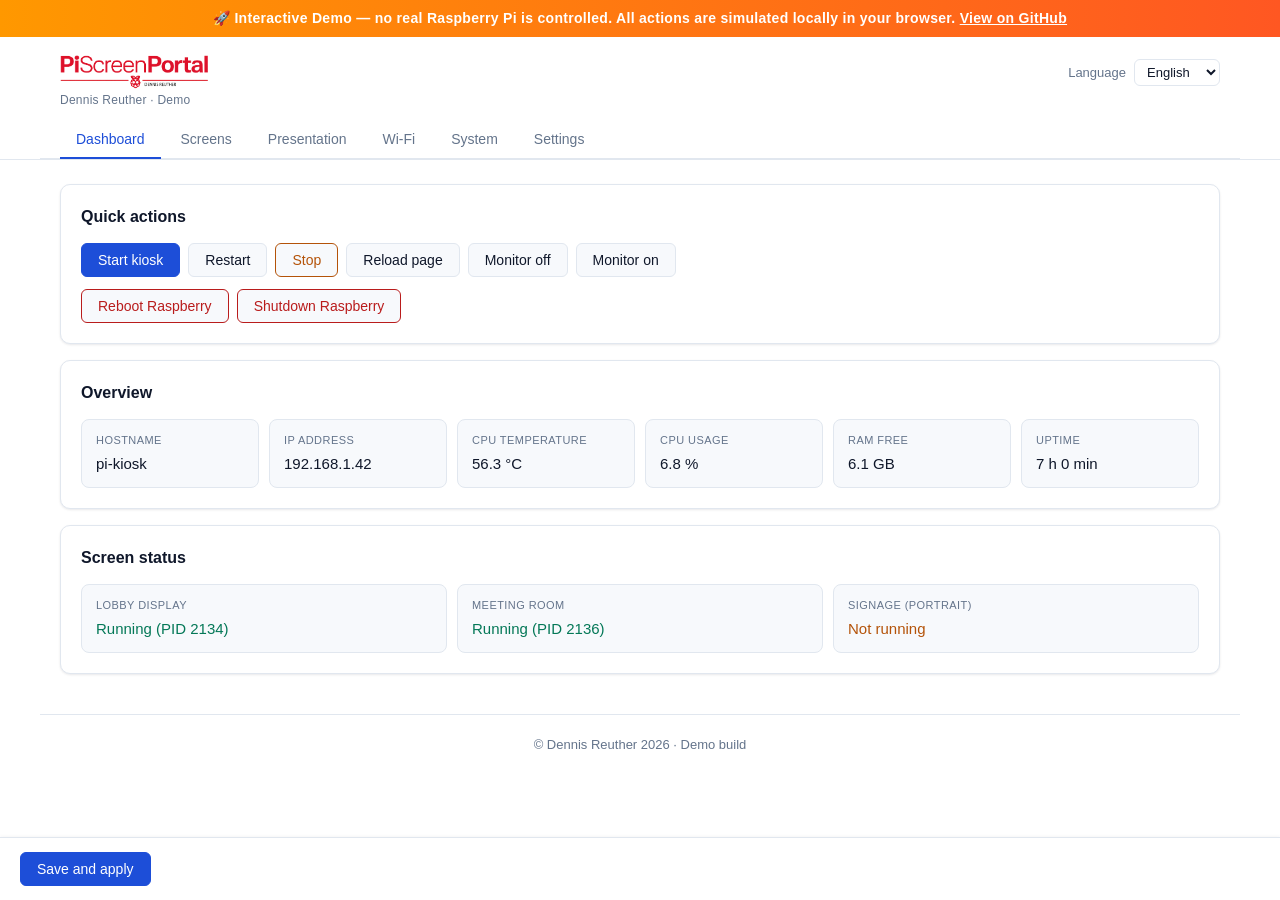
==== docs/index.html @ 8dd16272 "demo" ====
<!doctype html>
<html lang="en">
<head>
<meta charset="utf-8">
<title>PiScreenPortal – Live Demo</title>
<meta name="viewport" content="width=device-width,initial-scale=1">
<link rel="stylesheet" href="style.css">
<style>
  /* Demo banner */
  .demo-banner{
    background:linear-gradient(90deg,#ff9800,#ff5722);
    color:#fff;text-align:center;padding:8px 14px;font-size:14px;
    font-weight:600;letter-spacing:.3px;
  }
  .demo-banner a{color:#fff;text-decoration:underline}
</style>
</head>
<body>

<div class="demo-banner">
  🚀 Interactive Demo &mdash; no real Raspberry Pi is controlled.
  All actions are simulated locally in your browser.
  <a href="https://github.com/" target="_blank" rel="noopener">View on GitHub</a>
</div>

<header>
  <div class="header-inner">
    <div class="header-top">
      <div class="brand">
        <img src="logo.png" alt="PiScreenPortal" class="brand-logo"
             onerror="this.style.display='none'; this.nextElementSibling.style.display='block';">
        <h1 style="display:none">PiScreenPortal</h1>
        <span class="subtitle">Dennis Reuther &middot; Demo</span>
      </div>
      <div class="lang-switch">
        <label for="lang-select" class="muted" data-i18n="header.language">Language</label>
        <select id="lang-select">
          <option value="en">English</option>
          <option value="de">Deutsch</option>
        </select>
      </div>
    </div>
    <nav class="tabs">
      <button class="tab active" data-tab="dashboard" data-i18n="tabs.dashboard">Dashboard</button>
      <button class="tab" data-tab="screens" data-i18n="tabs.screens">Screens</button>
      <button class="tab" data-tab="presentation" data-i18n="tabs.presentation">Presentation</button>
      <button class="tab" data-tab="wifi" data-i18n="tabs.wifi">Wi-Fi</button>
      <button class="tab" data-tab="system" data-i18n="tabs.system">System</button>
      <button class="tab" data-tab="settings" data-i18n="tabs.settings">Settings</button>
    </nav>
  </div>
</header>

<main>
  <!-- DASHBOARD -->
  <section class="tab-content active" id="tab-dashboard">
    <div class="card">
      <h2 data-i18n="dash.quick">Quick actions</h2>
      <div class="btn-row">
        <button data-act="start" class="btn primary" data-i18n="dash.start">Start kiosk</button>
        <button data-act="restart" class="btn" data-i18n="dash.restart">Restart</button>
        <button data-act="stop" class="btn warn" data-i18n="dash.stop">Stop</button>
        <button data-act="reload" class="btn" data-i18n="dash.reload">Reload page</button>
        <button data-act="screen-off" class="btn" data-i18n="dash.screen_off">Monitor off</button>
        <button data-act="screen-on" class="btn" data-i18n="dash.screen_on">Monitor on</button>
      </div>
      <div class="btn-row" style="margin-top:12px">
        <button data-act="reboot" class="btn danger" data-i18n="dash.reboot">Reboot Raspberry</button>
        <button data-act="shutdown" class="btn danger" data-i18n="dash.shutdown">Shutdown Raspberry</button>
      </div>
    </div>

    <div class="card">
      <h2 data-i18n="dash.overview">Overview</h2>
      <div id="sysinfo" class="sysinfo" data-i18n="common.loading">Loading...</div>
    </div>

    <div class="card">
      <h2 data-i18n="dash.screen_status">Screen status</h2>
      <div id="screen-status" class="sysinfo" data-i18n="common.loading">Loading...</div>
    </div>
  </section>

  <!-- SCREENS -->
  <section class="tab-content" id="tab-screens">
    <div class="card">
      <h2 data-i18n="screens.detected">Detected monitors</h2>
      <div class="table-wrap">
        <table id="monitors">
          <thead><tr>
            <th data-i18n="screens.col_name">Name</th>
            <th data-i18n="screens.col_primary">Primary</th>
            <th data-i18n="screens.col_resolution">Resolution</th>
            <th data-i18n="screens.col_position">Position</th>
          </tr></thead>
          <tbody></tbody>
        </table>
      </div>
      <p class="muted" data-i18n="screens.sorted">Sorted by X position from left to right.</p>
    </div>

    <div class="card">
      <div class="flex-between">
        <h2 data-i18n="screens.config">Screen configuration</h2>
        <button id="add-screen" class="btn" data-i18n="screens.add">Add screen</button>
      </div>
      <div id="screens"></div>
    </div>
  </section>

  <!-- PRESENTATION -->
  <section class="tab-content" id="tab-presentation">
    <div class="card">
      <h2 data-i18n="pres.title">Presentation mode (AirPlay)</h2>
      <p class="muted" data-i18n="pres.desc">Share your iPhone, iPad or Mac screen to the Raspberry via AirPlay. The kiosk is paused during presentation.</p>

      <div id="pres-status-box" class="sysinfo" style="margin:14px 0"></div>

      <div class="btn-row">
        <button id="pres-start" class="btn primary" data-i18n="pres.start">Start presentation</button>
        <button id="pres-stop" class="btn warn" data-i18n="pres.stop">Stop presentation</button>
      </div>
      <p id="pres-msg" class="muted"></p>
    </div>

    <div class="card">
      <h2 data-i18n="pres.howto">How to connect</h2>
      <ol>
        <li data-i18n-html="pres.howto_ios"><b>iPhone / iPad:</b> open Control Center, tap <i>Screen Mirroring</i>, choose <code id="pres-name-hint">PiScreenPortal</code>.</li>
        <li data-i18n-html="pres.howto_mac"><b>Mac:</b> Control Center &rarr; Screen Mirroring &rarr; <code>PiScreenPortal</code>.</li>
        <li data-i18n-html="pres.howto_win"><b>Windows / Android:</b> AirPlay is not natively supported. Recommended: <a href="https://www.deskreen.com" target="_blank">Deskreen</a> or AirMyPC.</li>
      </ol>
    </div>

    <div class="card">
      <h2 data-i18n="pres.settings">Settings</h2>
      <label data-i18n="pres.name_label">AirPlay name (how the Pi appears in the device list)
        <input type="text" id="pres-name" placeholder="PiScreenPortal">
      </label>
      <label data-i18n="pres.resolution">Resolution
        <select id="pres-resolution">
          <option>1920x1080</option>
          <option>1280x720</option>
          <option>3840x2160</option>
          <option>2560x1440</option>
        </select>
      </label>
      <label class="check"><input type="checkbox" id="pres-stop-kiosk"> <span data-i18n="pres.pause_kiosk">Pause kiosk while presenting (recommended)</span></label>
    </div>
  </section>

  <!-- WIFI -->
  <section class="tab-content" id="tab-wifi">
    <div class="card">
      <h2 data-i18n="wifi.current">Current connection</h2>
      <div id="wifi-current" class="wifi-current" data-i18n="common.loading">Loading...</div>
      <div class="btn-row">
        <button id="wifi-rescan" class="btn" data-i18n="wifi.rescan">Rescan networks</button>
        <button id="wifi-reset" class="btn warn" data-i18n="wifi.reset">Restart Wi-Fi</button>
      </div>
    </div>

    <div class="card">
      <h2 data-i18n="wifi.add_title">Add Wi-Fi manually</h2>
      <p class="muted" data-i18n="wifi.add_desc">For hidden networks or networks currently out of range. The profile is saved and will auto-connect when in range.</p>
      <label>SSID <input type="text" id="wifi-add-ssid" placeholder="MyWiFi"></label>
      <label data-i18n="wifi.password">Password <input type="password" id="wifi-add-password" placeholder=""></label>
      <label class="check"><input type="checkbox" id="wifi-add-hidden"> <span data-i18n="wifi.hidden">SSID is hidden</span></label>
      <label class="check"><input type="checkbox" id="wifi-add-autoconnect" checked> <span data-i18n="wifi.autoconnect">Auto-connect at boot</span></label>
      <div class="btn-row">
        <button id="wifi-add-btn" class="btn primary" data-i18n="wifi.save">Save Wi-Fi</button>
      </div>
      <p id="wifi-add-msg" class="muted"></p>
    </div>

    <div class="card">
      <h2 data-i18n="wifi.saved">Saved Wi-Fi profiles</h2>
      <div id="wifi-saved" class="wifi-list" data-i18n="common.loading">Loading...</div>
    </div>

    <div class="card">
      <h2 data-i18n="wifi.available">Available networks</h2>
      <div id="wifi-list" class="wifi-list" data-i18n="common.scanning">Scanning...</div>
    </div>
  </section>

  <!-- SYSTEM -->
  <section class="tab-content" id="tab-system">
    <div class="card">
      <h2 data-i18n="system.info">System information</h2>
      <div id="sysinfo-full" class="sysinfo" data-i18n="common.loading">Loading...</div>
    </div>
    <div class="card">
      <h2>Log</h2>
      <pre id="log" data-i18n="common.loading">Loading...</pre>
    </div>
    <div class="card">
      <h2 data-i18n="system.processes">Running processes</h2>
      <pre id="status" data-i18n="common.loading">Loading...</pre>
    </div>
  </section>

  <!-- SETTINGS -->
  <section class="tab-content" id="tab-settings">
    <div class="card">
      <h2 data-i18n="settings.general">General</h2>
      <label class="check"><input type="checkbox" id="auto_start"> <span data-i18n="settings.autostart">Start automatically at boot</span></label>
      <label class="check"><input type="checkbox" id="restart_on_crash"> <span data-i18n="settings.crash_restart">Restart Chromium on crash</span></label>
      <label>Port <small class="muted" data-i18n="settings.port_note">(service restart required)</small>
        <input type="number" id="port" min="1" max="65535">
      </label>
      <label data-i18n="settings.flags">Chromium flags <small class="muted" data-i18n="settings.flags_note">(one per line)</small>
        <textarea id="chromium_flags" rows="6"></textarea>
      </label>
    </div>

    <div class="card">
      <h2 data-i18n="settings.auth">Access protection</h2>
      <label class="check"><input type="checkbox" id="auth_enabled"> <span data-i18n="settings.auth_enable">Protect web interface with password</span></label>
      <label data-i18n="settings.username">Username <input type="text" id="auth_username"></label>
      <label data-i18n="settings.password">Password <input type="text" id="auth_password"></label>
      <p class="muted" data-i18n="settings.auth_note">Simple HTTP basic auth. Password stored in plain text &ndash; do not reuse an important one.</p>
    </div>

    <div class="card">
      <h2 data-i18n="settings.backup">Backup configuration</h2>
      <div class="btn-row">
        <a href="#" class="btn" data-i18n="settings.export" onclick="event.preventDefault();alert('Demo: export disabled');">Export config</a>
      </div>
      <label style="margin-top:12px" data-i18n="settings.import">Import config (JSON file)
        <input type="file" id="import-file" accept="application/json">
      </label>
    </div>
  </section>
</main>

<div class="save-bar">
  <button id="save" class="btn primary" data-i18n="common.save">Save and apply</button>
  <span id="msg"></span>
</div>

<!-- Wi-Fi password modal -->
<div class="modal" id="wifi-modal" hidden>
  <div class="modal-inner">
    <h3 data-i18n="wifi.connect_to">Connect to Wi-Fi</h3>
    <p id="wifi-modal-ssid"></p>
    <label data-i18n="wifi.password">Password <input type="password" id="wifi-password" autocomplete="off"></label>
    <div class="btn-row">
      <button id="wifi-cancel" class="btn" data-i18n="common.cancel">Cancel</button>
      <button id="wifi-connect" class="btn primary" data-i18n="wifi.connect">Connect</button>
    </div>
    <p id="wifi-modal-msg" class="muted"></p>
  </div>
</div>

<footer>
  <span>&copy; Dennis Reuther 2026 &middot; Demo build</span>
</footer>

<!-- Mock backend MUST load before app.js -->
<script src="demo-api.js"></script>
<script src="i18n.js"></script>
<script src="app.js"></script>
</body>
</html>
---- docs/style.css ----
:root {
  --bg: #ffffff;
  --surface: #f7f9fc;
  --border: #e1e7ef;
  --text: #0f172a;
  --muted: #64748b;
  --primary: #1d4ed8;
  --primary-hover: #1e40af;
  --primary-soft: #eff4ff;
  --warn: #b45309;
  --danger: #b91c1c;
  --success: #047857;
  --shadow: 0 1px 3px rgba(15,23,42,.06), 0 1px 2px rgba(15,23,42,.04);
}

* { box-sizing: border-box; }

html, body {
  margin: 0; padding: 0;
  background: var(--bg);
  color: var(--text);
  font-family: -apple-system, BlinkMacSystemFont, "Segoe UI", Roboto,
               Helvetica, Arial, sans-serif;
  font-size: 15px;
  line-height: 1.5;
}

body { padding-bottom: 90px; }

/* ------ Header ------ */
header {
  background: var(--bg);
  border-bottom: 1px solid var(--border);
  position: sticky; top: 0; z-index: 20;
}
.header-inner {
  max-width: 1200px; margin: 0 auto;
  padding: 16px 20px 0;
}
.header-top {
  display: flex;
  align-items: flex-start;
  justify-content: space-between;
  gap: 16px;
  margin-bottom: 12px;
  flex-wrap: wrap;
}
.brand { display: flex; flex-direction: column; gap: 2px; align-items: flex-start; }
.brand-logo {
  display: block;
  height: 36px;
  width: auto;
  max-width: 220px;
  object-fit: contain;
}
header h1 {
  margin: 0;
  font-size: 22px;
  font-weight: 600;
  color: var(--primary);
  letter-spacing: -0.01em;
  line-height: 1.1;
}
.brand .subtitle {
  font-size: 12px;
  font-weight: 400;
  color: var(--muted);
  letter-spacing: 0.02em;
}
.lang-switch {
  display: flex;
  align-items: center;
  gap: 8px;
  font-size: 13px;
}
.lang-switch select {
  width: auto;
  padding: 4px 8px;
  margin-top: 0;
  font-size: 13px;
}
footer {
  max-width: 1200px;
  margin: 40px auto 0;
  padding: 20px;
  text-align: center;
  color: var(--muted);
  font-size: 13px;
  border-top: 1px solid var(--border);
}
.tabs {
  display: flex; gap: 4px;
  flex-wrap: wrap;
  border-bottom: 1px solid var(--border);
  margin: 0 -20px;
  padding: 0 20px;
}
.tab {
  background: none; border: 0;
  padding: 10px 16px;
  font-size: 14px;
  color: var(--muted);
  cursor: pointer;
  border-bottom: 2px solid transparent;
  margin-bottom: -1px;
  font-weight: 500;
  font-family: inherit;
}
.tab:hover { color: var(--text); }
.tab.active {
  color: var(--primary);
  border-bottom-color: var(--primary);
}

/* ------ Layout ------ */
main {
  max-width: 1200px;
  margin: 24px auto;
  padding: 0 20px;
  display: grid;
  gap: 16px;
}
.tab-content { display: none; grid-template-columns: 1fr; gap: 16px; }
.tab-content.active { display: grid; }
.grid-2 {
  display: grid;
  grid-template-columns: 1fr 1fr;
  gap: 16px;
}
@media (max-width: 800px) {
  .grid-2 { grid-template-columns: 1fr; }
}

/* ------ Card ------ */
.card {
  background: var(--bg);
  border: 1px solid var(--border);
  border-radius: 10px;
  padding: 20px;
  box-shadow: var(--shadow);
}
.card h2 {
  margin: 0 0 14px;
  font-size: 16px;
  font-weight: 600;
  color: var(--text);
}
.muted { color: var(--muted); font-size: 13px; }
.flex-between { display: flex; justify-content: space-between; align-items: center; gap: 12px; margin-bottom: 14px; flex-wrap: wrap; }
.flex-between h2 { margin: 0; }

/* ------ Buttons ------ */
.btn {
  display: inline-block;
  background: var(--surface);
  color: var(--text);
  border: 1px solid var(--border);
  padding: 8px 16px;
  border-radius: 6px;
  font-size: 14px;
  font-weight: 500;
  cursor: pointer;
  text-decoration: none;
  font-family: inherit;
  transition: background .15s, border-color .15s;
}
.btn:hover { background: var(--primary-soft); border-color: var(--primary); }
.btn.primary {
  background: var(--primary); color: white; border-color: var(--primary);
}
.btn.primary:hover { background: var(--primary-hover); border-color: var(--primary-hover); }
.btn.warn { color: var(--warn); border-color: var(--warn); }
.btn.warn:hover { background: #fef3c7; }
.btn.danger { color: var(--danger); border-color: var(--danger); }
.btn.danger:hover { background: #fee2e2; }
.btn[disabled] { opacity: .5; cursor: not-allowed; }
.btn-row { display: flex; gap: 8px; flex-wrap: wrap; }

/* ------ Forms ------ */
label {
  display: block;
  margin: 10px 0;
  font-size: 14px;
  color: var(--text);
}
label.check { display: flex; align-items: center; gap: 8px; cursor: pointer; }
input[type=text], input[type=url], input[type=number],
input[type=password], select, textarea {
  width: 100%;
  padding: 8px 12px;
  background: var(--bg);
  color: var(--text);
  border: 1px solid var(--border);
  border-radius: 6px;
  font-size: 14px;
  font-family: inherit;
  margin-top: 4px;
}
input:focus, select:focus, textarea:focus {
  outline: none; border-color: var(--primary);
  box-shadow: 0 0 0 3px var(--primary-soft);
}
input.inline {
  display: inline-block; width: auto; margin-top: 0;
  padding: 4px 8px;
}
textarea { font-family: "SF Mono", Menlo, Consolas, monospace; resize: vertical; }
input[type=checkbox] { width: 16px; height: 16px; accent-color: var(--primary); }
input[type=file] { padding: 6px; background: var(--surface); }

/* ------ Table ------ */
.table-wrap { overflow-x: auto; }
table { width: 100%; border-collapse: collapse; }
th, td {
  padding: 8px 12px;
  border-bottom: 1px solid var(--border);
  text-align: left;
  font-size: 14px;
}
th { color: var(--muted); font-weight: 500; background: var(--surface); }
code { background: var(--surface); padding: 2px 6px; border-radius: 4px; font-size: 13px; }

/* ------ Sysinfo grid ------ */
.sysinfo {
  display: grid;
  grid-template-columns: repeat(auto-fit, minmax(170px, 1fr));
  gap: 10px;
}
.sysinfo .tile {
  background: var(--surface);
  padding: 12px 14px;
  border-radius: 8px;
  border: 1px solid var(--border);
}
.sysinfo .tile b {
  display: block;
  color: var(--muted);
  font-size: 11px;
  text-transform: uppercase;
  letter-spacing: 0.04em;
  font-weight: 500;
  margin-bottom: 4px;
}
.sysinfo .tile span {
  font-size: 15px; color: var(--text); font-weight: 500;
  word-break: break-word;
}
.tile.ok span { color: var(--success); }
.tile.warn span { color: var(--warn); }

/* ------ Screens ------ */
.screen-row {
  display: grid;
  grid-template-columns: 1fr 1fr;
  gap: 14px;
  padding: 16px;
  background: var(--surface);
  border: 1px solid var(--border);
  border-radius: 8px;
  margin-bottom: 12px;
}
.screen-row h3 {
  grid-column: 1/-1;
  margin: 0 0 4px;
  font-size: 15px;
  color: var(--primary);
  display: flex; align-items: center; gap: 8px; justify-content: space-between;
}
.screen-row h3 .left { display: flex; align-items: center; gap: 8px; flex-wrap: wrap; }
.btn-del {
  background: transparent; border: 1px solid var(--border);
  color: var(--danger); padding: 4px 10px; border-radius: 6px;
  cursor: pointer; font-size: 13px;
}
.btn-del:hover { background: #fee2e2; border-color: var(--danger); }
@media (max-width: 640px) { .screen-row { grid-template-columns: 1fr; } }

/* ------ WiFi ------ */
.wifi-current { margin-bottom: 14px; }
.wifi-list { display: grid; gap: 8px; }
.wifi-item {
  display: flex; align-items: center; justify-content: space-between;
  padding: 10px 14px;
  background: var(--surface);
  border: 1px solid var(--border);
  border-radius: 8px;
  gap: 10px;
}
.wifi-item.in-use { border-color: var(--primary); background: var(--primary-soft); }
.wifi-item .info { display: flex; flex-direction: column; gap: 2px; flex: 1; min-width: 0; }
.wifi-item .ssid { font-weight: 500; color: var(--text); word-break: break-word; }
.wifi-item .meta { font-size: 12px; color: var(--muted); }
.signal-bar {
  display: inline-block;
  width: 40px; height: 6px;
  background: var(--border); border-radius: 3px;
  overflow: hidden; margin-right: 6px;
}
.signal-bar span {
  display: block; height: 100%;
  background: var(--primary);
}

/* ------ QR ------ */
.qr-card { text-align: center; }
.qr-card img {
  max-width: 220px; width: 100%; height: auto;
  border: 1px solid var(--border);
  border-radius: 8px;
  padding: 10px;
  background: white;
  margin: 10px 0;
}
.url-display {
  font-family: "SF Mono", Menlo, Consolas, monospace;
  background: var(--surface);
  padding: 8px 12px;
  border-radius: 6px;
  font-size: 14px;
  word-break: break-all;
  border: 1px solid var(--border);
  display: inline-block;
}

/* ------ Log ------ */
pre {
  background: var(--surface);
  padding: 12px;
  border-radius: 6px;
  overflow: auto;
  max-height: 350px;
  font-size: 12px;
  font-family: "SF Mono", Menlo, Consolas, monospace;
  color: var(--text);
  border: 1px solid var(--border);
  margin: 0;
}

/* ------ Save bar ------ */
.save-bar {
  position: fixed; bottom: 0; left: 0; right: 0;
  background: var(--bg);
  border-top: 1px solid var(--border);
  padding: 14px 20px;
  display: flex; align-items: center; gap: 16px;
  box-shadow: 0 -1px 3px rgba(15,23,42,.04);
  z-index: 10;
}
#msg { font-size: 14px; color: var(--success); }
#msg.error { color: var(--danger); }

/* ------ Modal ------ */
.modal {
  position: fixed; inset: 0;
  background: rgba(15,23,42,.5);
  display: flex; align-items: center; justify-content: center;
  z-index: 100; padding: 16px;
}
.modal[hidden] { display: none; }
.modal-inner {
  background: var(--bg);
  border-radius: 10px;
  padding: 24px;
  width: 100%;
  max-width: 420px;
  box-shadow: 0 10px 40px rgba(15,23,42,.2);
}
.modal-inner h3 { margin: 0 0 10px; }
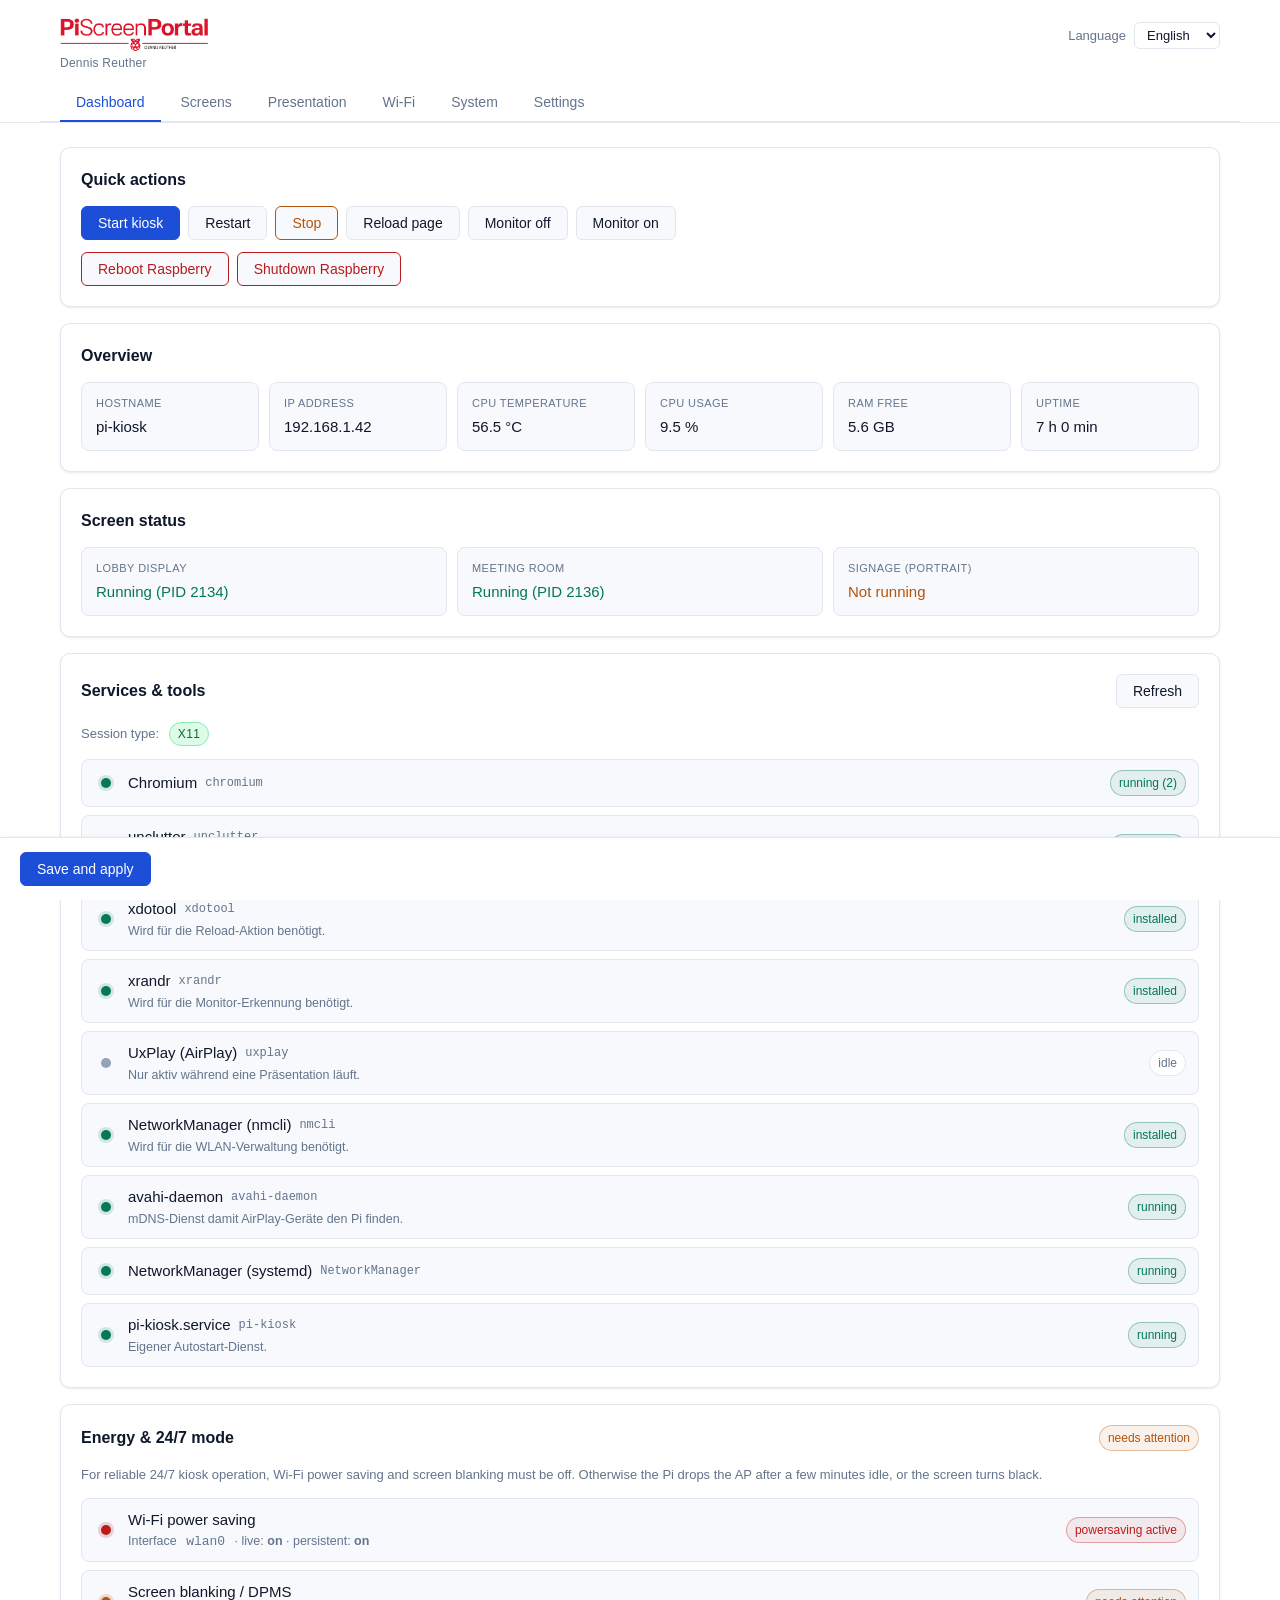
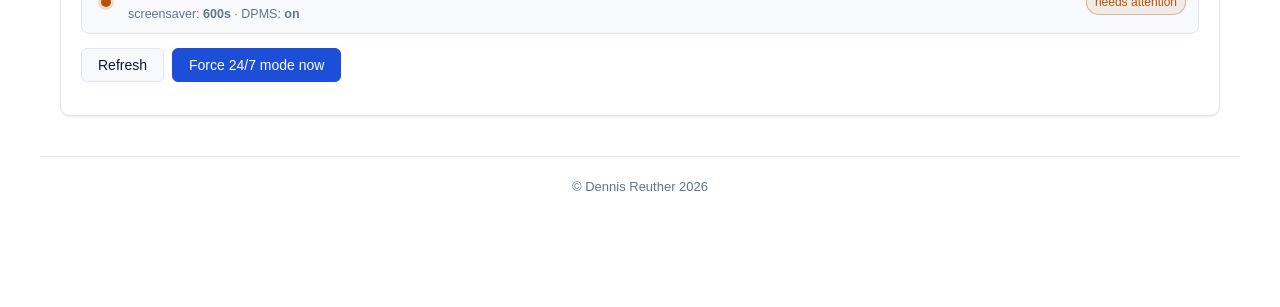
==== commit 4091ea70: "bugfixes, energy savings, services, general updates" ====
--- a/docs/index.html
+++ b/docs/index.html
@@ -1,28 +1,12 @@
 <!doctype html>
-<html lang="en">
+<html lang="de">
 <head>
 <meta charset="utf-8">
-<title>PiScreenPortal – Live Demo</title>
+<title>PiScreenPortal</title>
 <meta name="viewport" content="width=device-width,initial-scale=1">
 <link rel="stylesheet" href="style.css">
-<style>
-  /* Demo banner */
-  .demo-banner{
-    background:linear-gradient(90deg,#ff9800,#ff5722);
-    color:#fff;text-align:center;padding:8px 14px;font-size:14px;
-    font-weight:600;letter-spacing:.3px;
-  }
-  .demo-banner a{color:#fff;text-decoration:underline}
-</style>
 </head>
 <body>
-
-<div class="demo-banner">
-  🚀 Interactive Demo &mdash; no real Raspberry Pi is controlled.
-  All actions are simulated locally in your browser.
-  <a href="https://github.com/" target="_blank" rel="noopener">View on GitHub</a>
-</div>
-
 <header>
   <div class="header-inner">
     <div class="header-top">
@@ -30,7 +14,7 @@
         <img src="logo.png" alt="PiScreenPortal" class="brand-logo"
              onerror="this.style.display='none'; this.nextElementSibling.style.display='block';">
         <h1 style="display:none">PiScreenPortal</h1>
-        <span class="subtitle">Dennis Reuther &middot; Demo</span>
+        <span class="subtitle">Dennis Reuther</span>
       </div>
       <div class="lang-switch">
         <label for="lang-select" class="muted" data-i18n="header.language">Language</label>
@@ -38,6 +22,14 @@
           <option value="en">English</option>
           <option value="de">Deutsch</option>
         </select>
+        <div class="header-user" id="header-user" hidden>
+          <span>
+            <span data-i18n="auth.signed_in_as">Signed in as</span>
+            <b id="header-user-name"></b>
+          </span>
+          <button class="btn btn-logout" id="btn-logout"
+                  data-i18n="auth.logout">Log out</button>
+        </div>
       </div>
     </div>
     <nav class="tabs">
@@ -78,6 +70,35 @@
     <div class="card">
       <h2 data-i18n="dash.screen_status">Screen status</h2>
       <div id="screen-status" class="sysinfo" data-i18n="common.loading">Loading...</div>
+    </div>
+
+    <div class="card">
+      <div class="flex-between">
+        <h2 data-i18n="dash.services">Services &amp; tools</h2>
+        <button id="services-refresh" class="btn"
+                data-i18n="common.refresh">Refresh</button>
+      </div>
+      <p class="muted" id="services-session" data-i18n="common.loading">Loading...</p>
+      <div id="services-list" class="services-list" data-i18n="common.loading">Loading...</div>
+    </div>
+
+    <div class="card" id="power-card">
+      <div class="flex-between">
+        <h2 data-i18n="power.title">Energy &amp; 24/7 mode</h2>
+        <span id="power-overall" class="svc-state" data-i18n="common.loading">Loading...</span>
+      </div>
+      <p class="muted" data-i18n="power.desc">
+        For reliable 24/7 kiosk operation, Wi-Fi power saving and screen
+        blanking must be off. Otherwise the Pi drops the AP after a few
+        minutes idle, or the screen turns black.
+      </p>
+      <div id="power-list" class="services-list" data-i18n="common.loading">Loading...</div>
+      <div class="btn-row" style="margin-top:14px">
+        <button id="power-refresh" class="btn" data-i18n="common.refresh">Refresh</button>
+        <button id="power-force" class="btn primary"
+                data-i18n="power.force">Force 24/7 mode now</button>
+      </div>
+      <p id="power-msg" class="muted" style="margin-top:8px"></p>
     </div>
   </section>
 
@@ -225,7 +246,7 @@
     <div class="card">
       <h2 data-i18n="settings.backup">Backup configuration</h2>
       <div class="btn-row">
-        <a href="#" class="btn" data-i18n="settings.export" onclick="event.preventDefault();alert('Demo: export disabled');">Export config</a>
+        <a href="/api/config/export" class="btn" data-i18n="settings.export">Export config</a>
       </div>
       <label style="margin-top:12px" data-i18n="settings.import">Import config (JSON file)
         <input type="file" id="import-file" accept="application/json">
@@ -254,10 +275,10 @@
 </div>
 
 <footer>
-  <span>&copy; Dennis Reuther 2026 &middot; Demo build</span>
+  <span>&copy; Dennis Reuther 2026</span>
 </footer>
 
-<!-- Mock backend MUST load before app.js -->
+<!-- Demo mock API must load BEFORE app.js -->
 <script src="demo-api.js"></script>
 <script src="i18n.js"></script>
 <script src="app.js"></script>
--- a/docs/style.css
+++ b/docs/style.css
@@ -27,6 +27,192 @@
 
 body { padding-bottom: 90px; }
 
+/* ------ Login page ------ */
+body.login-body {
+  padding: 0;
+  min-height: 100vh;
+  background:
+    radial-gradient(1200px 600px at 10% -10%, #dbeafe 0%, transparent 60%),
+    radial-gradient(900px 500px at 100% 110%, #ede9fe 0%, transparent 55%),
+    var(--bg);
+}
+.login-wrap {
+  min-height: 100vh;
+  display: flex; align-items: center; justify-content: center;
+  padding: 24px;
+}
+.login-card {
+  background: var(--bg);
+  border: 1px solid var(--border);
+  border-radius: 14px;
+  box-shadow: 0 12px 40px rgba(15,23,42,.08),
+              0 2px 8px rgba(15,23,42,.04);
+  padding: 32px 30px 26px;
+  width: 100%;
+  max-width: 380px;
+  display: flex;
+  flex-direction: column;
+  gap: 14px;
+}
+.login-brand {
+  text-align: center;
+  margin-bottom: 6px;
+}
+.login-logo {
+  max-width: 180px;
+  height: auto;
+  margin: 0 auto 8px;
+  display: block;
+}
+.login-sub {
+  margin: 4px 0 0;
+  font-size: 14px;
+}
+.login-card label {
+  display: flex;
+  flex-direction: column;
+  gap: 4px;
+  margin: 0;
+  font-size: 13px;
+  font-weight: 500;
+  color: var(--muted);
+}
+.login-card label span { letter-spacing: .02em; }
+.login-card input[type="text"],
+.login-card input[type="password"] {
+  width: 100%;
+  padding: 10px 12px;
+  border: 1px solid var(--border);
+  border-radius: 8px;
+  font-size: 15px;
+  background: var(--bg);
+  color: var(--text);
+  transition: border-color .15s, box-shadow .15s;
+}
+.login-card input:focus {
+  outline: none;
+  border-color: var(--primary);
+  box-shadow: 0 0 0 3px var(--primary-soft);
+}
+.btn-block {
+  width: 100%;
+  padding: 11px 16px;
+  font-size: 15px;
+  margin-top: 4px;
+}
+.login-error {
+  background: #fef2f2;
+  color: #991b1b;
+  border: 1px solid #fecaca;
+  padding: 10px 12px;
+  border-radius: 8px;
+  font-size: 14px;
+}
+.login-foot {
+  text-align: center;
+  font-size: 12px;
+  margin: 8px 0 0;
+}
+
+/* ------ Header: logout button ------ */
+.header-user {
+  display: flex;
+  align-items: center;
+  gap: 10px;
+  font-size: 13px;
+  color: var(--muted);
+}
+.header-user .btn-logout {
+  padding: 4px 12px;
+  font-size: 13px;
+}
+.header-user[hidden] { display: none; }
+
+/* ------ Services & tools ------ */
+.services-list {
+  display: grid;
+  grid-template-columns: 1fr;
+  gap: 8px;
+}
+.svc {
+  display: grid;
+  grid-template-columns: 24px 1fr auto;
+  align-items: center;
+  gap: 10px;
+  padding: 10px 12px;
+  background: var(--surface);
+  border: 1px solid var(--border);
+  border-radius: 8px;
+}
+.svc .svc-dot {
+  width: 10px; height: 10px;
+  border-radius: 50%;
+  background: var(--muted);
+  justify-self: center;
+}
+.svc.ok   .svc-dot { background: var(--success); box-shadow: 0 0 0 3px rgba(4,120,87,.15); }
+.svc.warn .svc-dot { background: var(--warn);    box-shadow: 0 0 0 3px rgba(180,83,9,.18); }
+.svc.bad  .svc-dot { background: var(--danger);  box-shadow: 0 0 0 3px rgba(185,28,28,.18); }
+.svc.idle .svc-dot { background: #94a3b8; }
+.svc-main { min-width: 0; }
+.svc-title {
+  font-weight: 500;
+  display: flex; align-items: center; gap: 8px;
+  flex-wrap: wrap;
+}
+.svc-label { color: var(--text); }
+.svc-target {
+  font-family: ui-monospace, SFMono-Regular, Menlo, Consolas, monospace;
+  color: var(--muted);
+  font-size: 12px;
+}
+.svc-note, .svc-warn {
+  font-size: 12.5px;
+  color: var(--muted);
+  margin: 2px 0 0;
+  line-height: 1.4;
+}
+.svc-warn { color: var(--warn); font-weight: 500; }
+.svc-state {
+  font-size: 12px;
+  font-weight: 500;
+  padding: 3px 8px;
+  border-radius: 999px;
+  background: var(--bg);
+  border: 1px solid var(--border);
+  color: var(--muted);
+  white-space: nowrap;
+}
+.svc.ok   .svc-state { color: var(--success); border-color: rgba(4,120,87,.35); background: rgba(4,120,87,.08); }
+.svc.warn .svc-state { color: var(--warn);    border-color: rgba(180,83,9,.35);  background: rgba(180,83,9,.08); }
+.svc.bad  .svc-state { color: var(--danger);  border-color: rgba(185,28,28,.35); background: rgba(185,28,28,.08); }
+
+.session-chip {
+  display: inline-block;
+  font-size: 12px;
+  padding: 2px 8px;
+  border-radius: 999px;
+  background: var(--primary-soft);
+  color: var(--primary);
+  border: 1px solid rgba(29,78,216,.25);
+  font-weight: 500;
+  margin-left: 6px;
+  text-transform: uppercase;
+  letter-spacing: .04em;
+}
+.session-chip.wayland { background:#fef3c7; color:#92400e; border-color:#fcd34d; }
+.session-chip.x11     { background:#dcfce7; color:#166534; border-color:#86efac; }
+
+/* ------ Power / 24/7 card ------ */
+/* das Gesamt-Badge sitzt im .flex-between Container auf Card-Ebene.
+   Um es je nach Gesamtstatus einzufaerben legen wir Hilfs-Klassen auf
+   das Parent (das flex-between div). Der Selektor matcht dann das
+   .svc-state-Element darin. */
+.power-ok    .svc-state { color: var(--success); border-color: rgba(4,120,87,.35); background: rgba(4,120,87,.08); }
+.power-warn  .svc-state { color: var(--warn);    border-color: rgba(180,83,9,.35); background: rgba(180,83,9,.08); }
+.power-idle  .svc-state { color: var(--muted); }
+#power-msg.error { color: var(--danger); }
+
 /* ------ Header ------ */
 header {
   background: var(--bg);
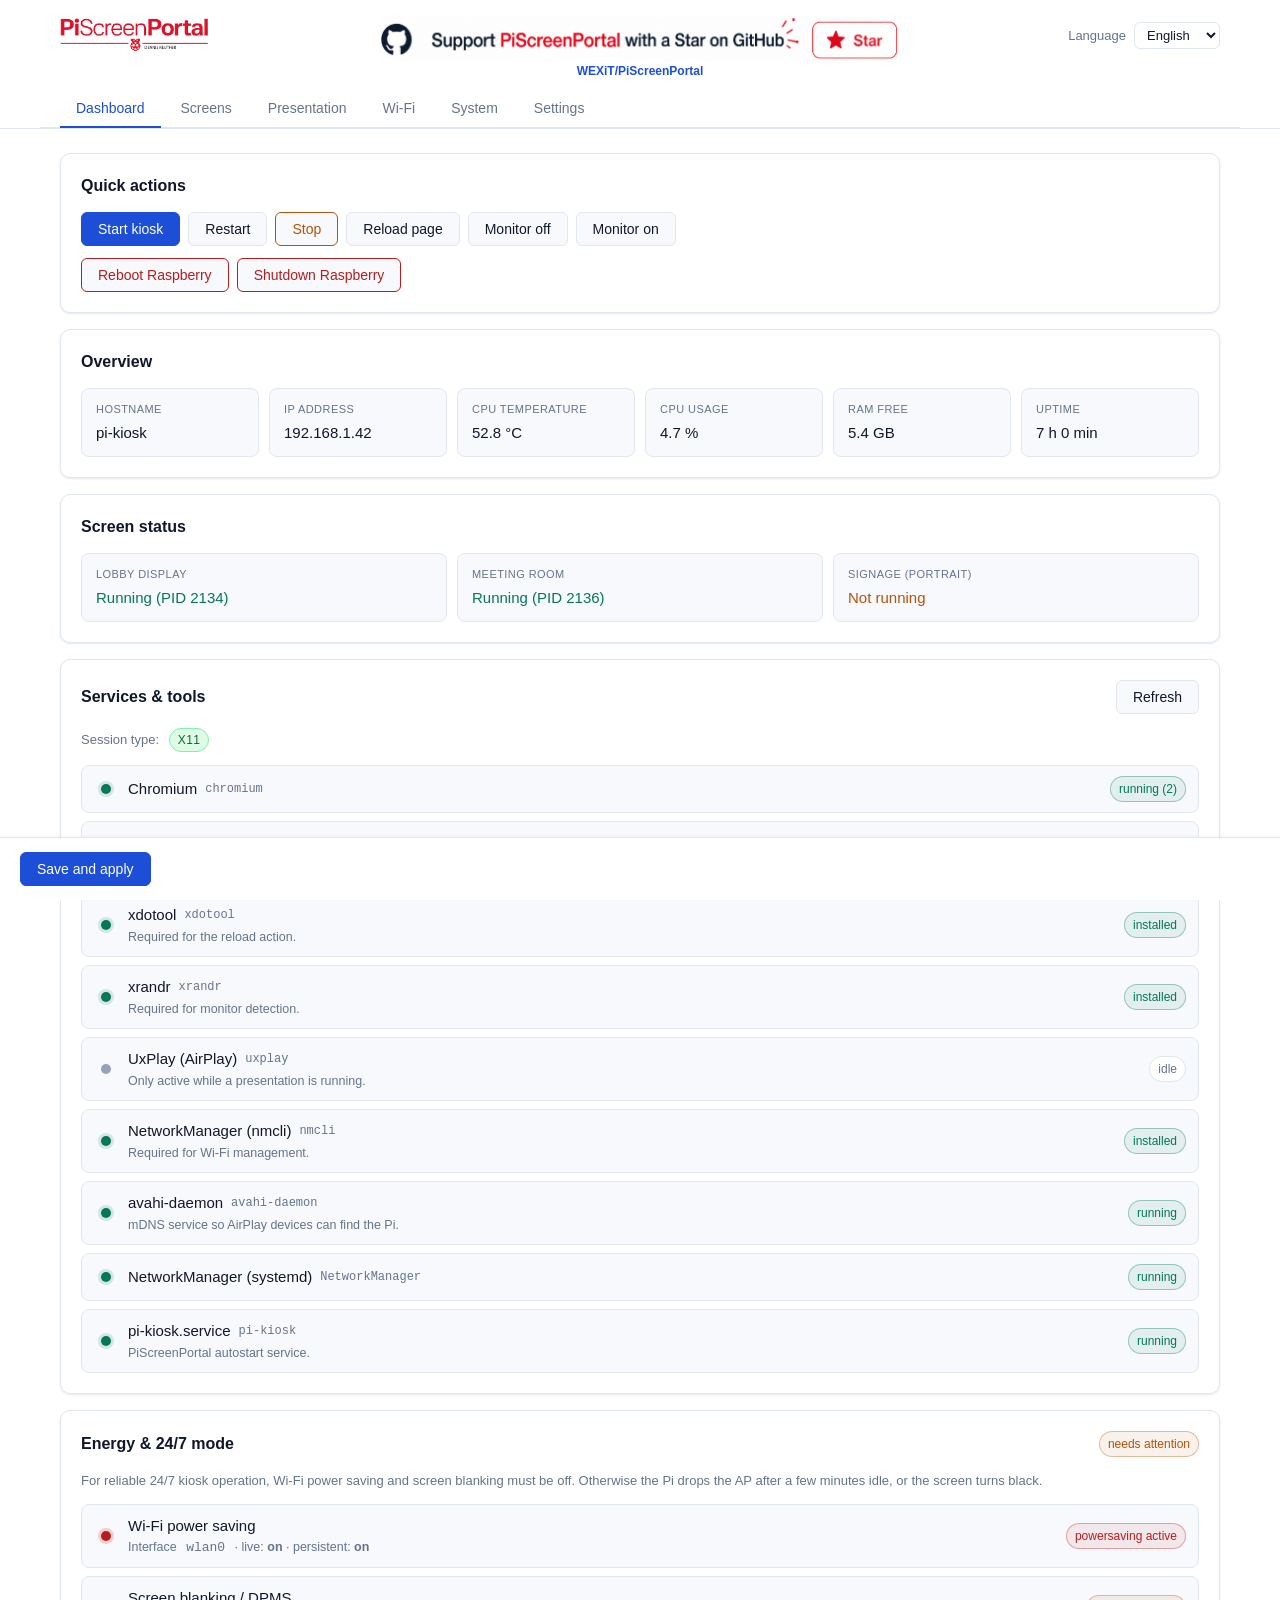
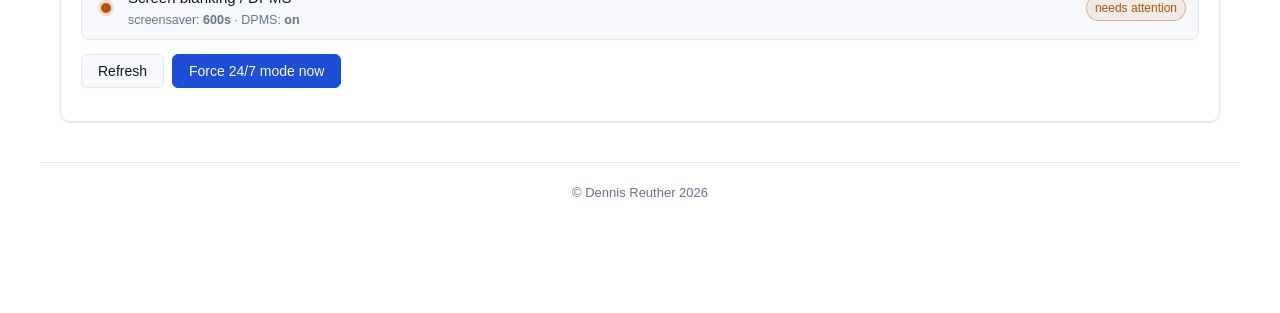
==== commit cc6ac687: "BETA 24.05.2026" ====
--- a/docs/index.html
+++ b/docs/index.html
@@ -10,12 +10,18 @@
 <header>
   <div class="header-inner">
     <div class="header-top">
-      <div class="brand">
+      <button type="button" class="brand brand-home" id="brand-home" aria-label="Dashboard">
         <img src="logo.png" alt="PiScreenPortal" class="brand-logo"
              onerror="this.style.display='none'; this.nextElementSibling.style.display='block';">
         <h1 style="display:none">PiScreenPortal</h1>
-        <span class="subtitle">Dennis Reuther</span>
-      </div>
+      </button>
+      <a class="support-link" href="https://github.com/WEXiT/PiScreenPortal"
+         target="_blank" rel="noopener noreferrer"
+         aria-label="WEXiT/PiScreenPortal on GitHub">
+        <img src="support.jpg" alt="Support PiScreenPortal with a Star on GitHub"
+             class="support-image">
+        <span class="support-repo">WEXiT/PiScreenPortal</span>
+      </a>
       <div class="lang-switch">
         <label for="lang-select" class="muted" data-i18n="header.language">Language</label>
         <select id="lang-select">
@@ -236,6 +242,36 @@
     </div>
 
     <div class="card">
+      <div class="flex-between">
+        <h2 data-i18n="maint.title">Maintenance</h2>
+        <span id="maintenance-next" class="svc-state" data-i18n="maint.status_unknown">Unknown</span>
+      </div>
+      <label class="check"><input type="checkbox" id="auto_reboot_enabled"> <span data-i18n="maint.auto_reboot">Automatic Raspberry restart</span></label>
+      <label data-i18n="maint.mode">Restart mode
+        <select id="auto_reboot_mode">
+          <option value="daily" data-i18n="maint.mode_daily">Daily at time</option>
+          <option value="interval" data-i18n="maint.mode_interval">Every x minutes</option>
+        </select>
+      </label>
+      <div class="grid-2 compact-grid">
+        <label id="auto_reboot_interval_wrap" data-i18n="maint.interval_minutes">Interval in minutes
+          <input type="number" id="auto_reboot_interval" min="1" max="43200" step="1">
+        </label>
+        <label id="auto_reboot_time_wrap" data-i18n="maint.daily_time">Time
+          <input type="time" id="auto_reboot_time">
+        </label>
+      </div>
+      <div class="btn-row" style="margin-top:14px">
+        <button id="maintenance-refresh" class="btn" data-i18n="common.refresh">Refresh</button>
+        <button id="scan-updates" class="btn" data-i18n="maint.scan_updates">Scan for updates</button>
+        <button id="boot-optimize" class="btn" data-i18n="maint.boot_optimize">Hide desktop at boot</button>
+        <button id="git-update" class="btn primary" data-i18n="maint.update_now">Update from Git & reboot</button>
+      </div>
+      <p id="update-status" class="muted" style="margin-top:8px"></p>
+      <p id="maintenance-msg" class="muted" style="margin-top:8px"></p>
+    </div>
+
+    <div class="card">
       <h2 data-i18n="settings.auth">Access protection</h2>
       <label class="check"><input type="checkbox" id="auth_enabled"> <span data-i18n="settings.auth_enable">Protect web interface with password</span></label>
       <label data-i18n="settings.username">Username <input type="text" id="auth_username"></label>
--- a/docs/style.css
+++ b/docs/style.css
@@ -14,6 +14,7 @@
 }
 
 * { box-sizing: border-box; }
+[hidden] { display: none !important; }
 
 html, body {
   margin: 0; padding: 0;
@@ -186,6 +187,10 @@
 .svc.ok   .svc-state { color: var(--success); border-color: rgba(4,120,87,.35); background: rgba(4,120,87,.08); }
 .svc.warn .svc-state { color: var(--warn);    border-color: rgba(180,83,9,.35);  background: rgba(180,83,9,.08); }
 .svc.bad  .svc-state { color: var(--danger);  border-color: rgba(185,28,28,.35); background: rgba(185,28,28,.08); }
+.svc-state.maint-active { color: var(--success); border-color: rgba(4,120,87,.35); background: rgba(4,120,87,.08); }
+#maintenance-msg.error { color: var(--danger); }
+#update-status.error { color: var(--danger); }
+#update-status.ok { color: var(--success); }
 
 .session-chip {
   display: inline-block;
@@ -224,14 +229,34 @@
   padding: 16px 20px 0;
 }
 .header-top {
-  display: flex;
+  display: grid;
+  grid-template-columns: minmax(180px, 1fr) minmax(260px, 520px) minmax(180px, 1fr);
   align-items: flex-start;
-  justify-content: space-between;
   gap: 16px;
   margin-bottom: 12px;
-  flex-wrap: wrap;
-}
-.brand { display: flex; flex-direction: column; gap: 2px; align-items: flex-start; }
+}
+.brand {
+  display: flex;
+  flex-direction: column;
+  gap: 2px;
+  align-items: flex-start;
+}
+.brand-home {
+  appearance: none;
+  background: transparent;
+  border: 0;
+  color: inherit;
+  cursor: pointer;
+  font: inherit;
+  padding: 0;
+  text-align: left;
+}
+.brand-home:focus-visible,
+.support-link:focus-visible {
+  outline: 3px solid var(--primary-soft);
+  outline-offset: 4px;
+  border-radius: 6px;
+}
 .brand-logo {
   display: block;
   height: 36px;
@@ -244,20 +269,40 @@
   font-size: 22px;
   font-weight: 600;
   color: var(--primary);
-  letter-spacing: -0.01em;
+  letter-spacing: 0;
   line-height: 1.1;
 }
-.brand .subtitle {
+.support-link {
+  display: grid;
+  justify-items: center;
+  gap: 3px;
+  color: var(--primary);
   font-size: 12px;
-  font-weight: 400;
-  color: var(--muted);
-  letter-spacing: 0.02em;
+  font-weight: 600;
+  line-height: 1.2;
+  text-align: center;
+  text-decoration: none;
+  min-width: 0;
+}
+.support-link:hover .support-repo { text-decoration: underline; }
+.support-image {
+  display: block;
+  width: 100%;
+  max-width: 520px;
+  height: auto;
+  max-height: 46px;
+  object-fit: contain;
+}
+.support-repo {
+  overflow-wrap: anywhere;
 }
 .lang-switch {
   display: flex;
   align-items: center;
+  justify-content: flex-end;
   gap: 8px;
   font-size: 13px;
+  flex-wrap: wrap;
 }
 .lang-switch select {
   width: auto;
@@ -313,8 +358,16 @@
   grid-template-columns: 1fr 1fr;
   gap: 16px;
 }
+.compact-grid { align-items: start; }
 @media (max-width: 800px) {
   .grid-2 { grid-template-columns: 1fr; }
+  .header-top {
+    grid-template-columns: 1fr;
+    justify-items: center;
+  }
+  .brand { align-items: center; }
+  .lang-switch { justify-content: center; }
+  .support-link { width: min(100%, 520px); }
 }
 
 /* ------ Card ------ */
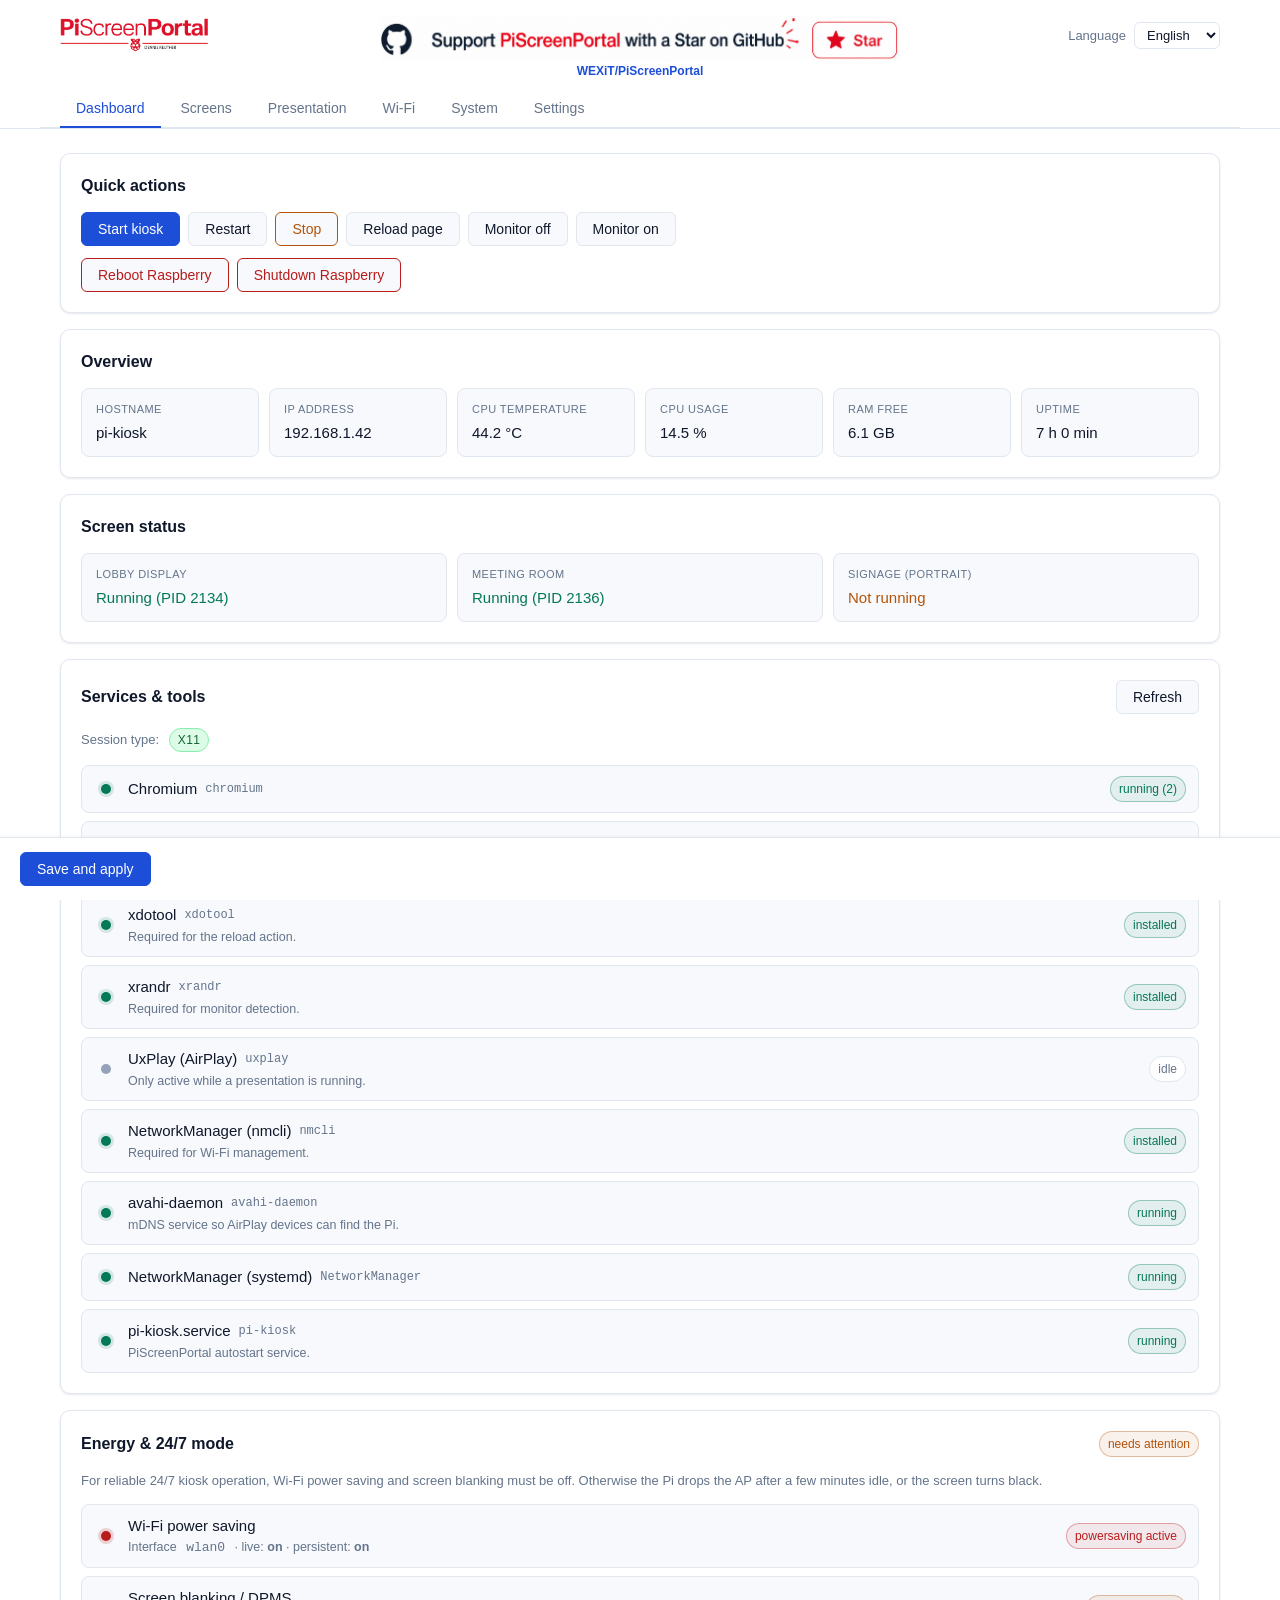
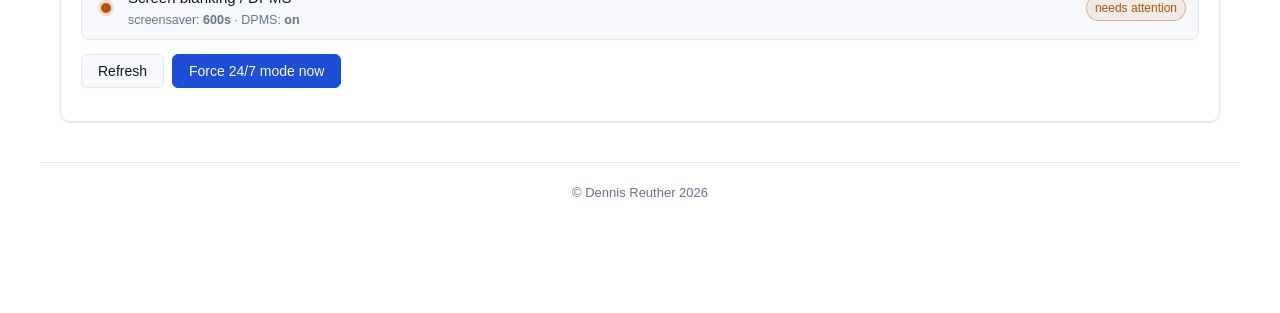
==== commit 1fb7b94b: "PiScreenPortal Update: Auto-Reboot, Maintenance Features and Stability Improvements PiScreenPortal U" ====
--- a/docs/index.html
+++ b/docs/index.html
@@ -49,6 +49,7 @@
   </div>
 </header>
 
+
 <main>
   <!-- DASHBOARD -->
   <section class="tab-content active" id="tab-dashboard">
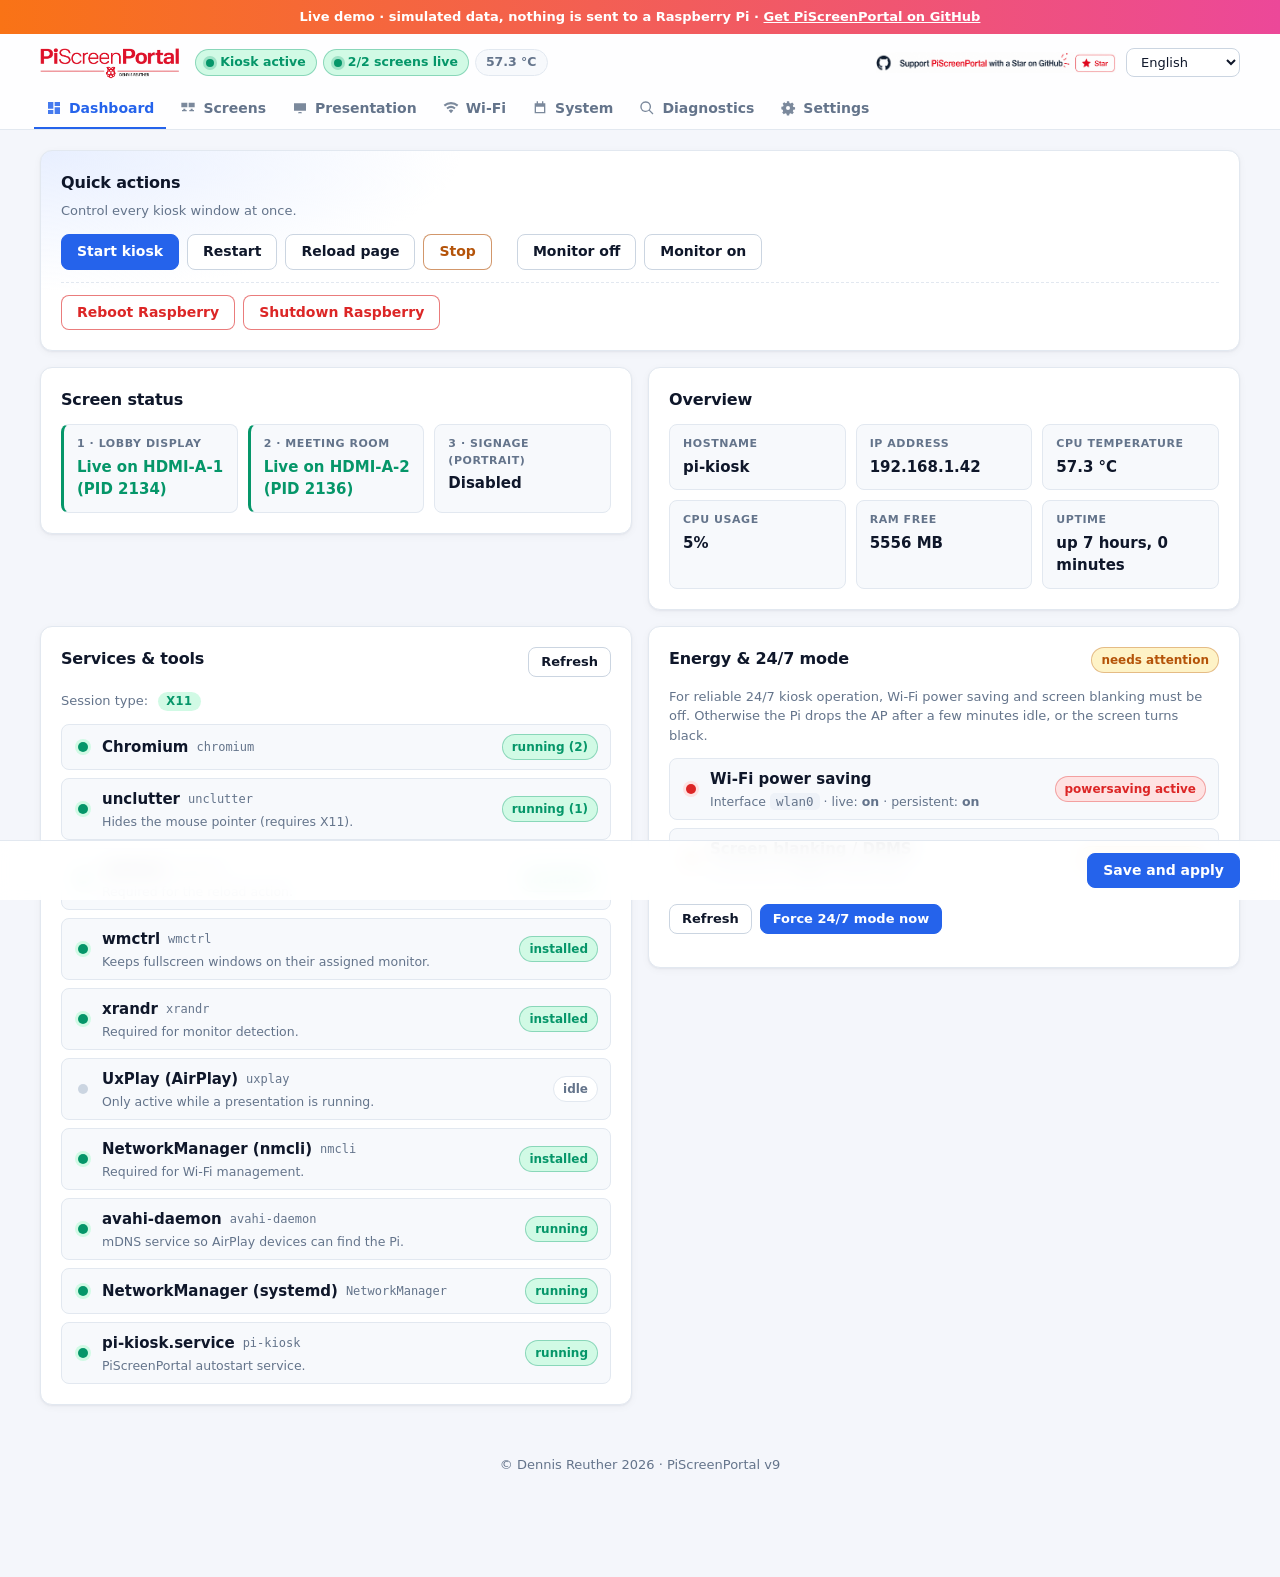
==== commit 42bf471f: "Regenerate demo page from the real interface docs/ is now produced by tools/build_demo.py from templ" ====
--- a/docs/index.html
+++ b/docs/index.html
@@ -1,138 +1,176 @@
 <!doctype html>
-<html lang="de">
+<html lang="en">
 <head>
 <meta charset="utf-8">
 <title>PiScreenPortal</title>
 <meta name="viewport" content="width=device-width,initial-scale=1">
+<meta name="color-scheme" content="light dark">
+<link rel="icon" href="logo.png">
 <link rel="stylesheet" href="style.css">
 </head>
 <body>
-<header>
-  <div class="header-inner">
+<div class="demo-banner">Live demo &middot; simulated data, nothing is sent to a Raspberry Pi &middot; <a href="https://github.com/WEXiT/PiScreenPortal">Get PiScreenPortal on GitHub</a></div>
+<header class="topbar">
+  <div class="topbar-inner">
     <div class="header-top">
       <button type="button" class="brand brand-home" id="brand-home" aria-label="Dashboard">
         <img src="logo.png" alt="PiScreenPortal" class="brand-logo"
              onerror="this.style.display='none'; this.nextElementSibling.style.display='block';">
         <h1 style="display:none">PiScreenPortal</h1>
       </button>
-      <a class="support-link" href="https://github.com/WEXiT/PiScreenPortal"
-         target="_blank" rel="noopener noreferrer"
-         aria-label="WEXiT/PiScreenPortal on GitHub">
-        <img src="support.jpg" alt="Support PiScreenPortal with a Star on GitHub"
-             class="support-image">
-        <span class="support-repo">WEXiT/PiScreenPortal</span>
-      </a>
+      <div class="status-pills" id="status-pills" aria-live="polite">
+        <span class="pill" id="pill-kiosk"><span class="dot"></span><span class="pill-text">&hellip;</span></span>
+        <span class="pill" id="pill-screens"><span class="dot"></span><span class="pill-text">&hellip;</span></span>
+        <span class="pill pill-plain" id="pill-temp"><span class="pill-text">&hellip;</span></span>
+      </div>
       <div class="lang-switch">
-        <label for="lang-select" class="muted" data-i18n="header.language">Language</label>
-        <select id="lang-select">
+        <a class="support-link" href="https://github.com/WEXiT/PiScreenPortal"
+           target="_blank" rel="noopener noreferrer"
+           aria-label="WEXiT/PiScreenPortal on GitHub">
+          <img src="support.jpg" alt="Support PiScreenPortal with a Star on GitHub"
+               class="support-image">
+        </a>
+        <label for="lang-select" class="sr-only" data-i18n="header.language">Language</label>
+        <select id="lang-select" class="compact-select">
           <option value="en">English</option>
           <option value="de">Deutsch</option>
         </select>
         <div class="header-user" id="header-user" hidden>
-          <span>
+          <span class="header-user-name">
             <span data-i18n="auth.signed_in_as">Signed in as</span>
             <b id="header-user-name"></b>
           </span>
-          <button class="btn btn-logout" id="btn-logout"
+          <button class="btn btn-sm btn-logout" id="btn-logout"
                   data-i18n="auth.logout">Log out</button>
         </div>
       </div>
     </div>
-    <nav class="tabs">
-      <button class="tab active" data-tab="dashboard" data-i18n="tabs.dashboard">Dashboard</button>
-      <button class="tab" data-tab="screens" data-i18n="tabs.screens">Screens</button>
-      <button class="tab" data-tab="presentation" data-i18n="tabs.presentation">Presentation</button>
-      <button class="tab" data-tab="wifi" data-i18n="tabs.wifi">Wi-Fi</button>
-      <button class="tab" data-tab="system" data-i18n="tabs.system">System</button>
-      <button class="tab" data-tab="settings" data-i18n="tabs.settings">Settings</button>
+    <nav class="tabs" aria-label="Sections">
+      <button class="tab active" data-tab="dashboard"><svg viewBox="0 0 24 24" aria-hidden="true"><path d="M3 13h8V3H3zm0 8h8v-6H3zm10 0h8V11h-8zm0-18v6h8V3z"/></svg><span data-i18n="tabs.dashboard">Dashboard</span></button>
+      <button class="tab" data-tab="screens"><svg viewBox="0 0 24 24" aria-hidden="true"><path d="M2 4h9v7H2zm11 0h9v7h-9zM5 13h3v2h2v2H3v-2h2zm11 0h3v2h2v2h-7v-2h2z"/></svg><span data-i18n="tabs.screens">Screens</span></button>
+      <button class="tab" data-tab="presentation"><svg viewBox="0 0 24 24" aria-hidden="true"><path d="M3 5h18v11H3zm7 13h4l1 2H9z"/></svg><span data-i18n="tabs.presentation">Presentation</span></button>
+      <button class="tab" data-tab="wifi"><svg viewBox="0 0 24 24" aria-hidden="true"><path d="M12 20l3.5-4.2a5 5 0 0 0-7 0zm-7-8.4 2 2.4a8 8 0 0 1 10 0l2-2.4a11 11 0 0 0-14 0zM1 7.2 3 9.6a14 14 0 0 1 18 0l2-2.4a17 17 0 0 0-22 0z"/></svg><span data-i18n="tabs.wifi">Wi-Fi</span></button>
+      <button class="tab" data-tab="system"><svg viewBox="0 0 24 24" aria-hidden="true"><path d="M7 2h2v3h6V2h2v3h3v15H4V5h3zm-1 8v8h12v-8z"/></svg><span data-i18n="tabs.system">System</span></button>
+      <button class="tab" data-tab="diagnostics"><svg viewBox="0 0 24 24" aria-hidden="true"><path d="M10 2a8 8 0 0 1 6.3 12.9l5.4 5.4-1.4 1.4-5.4-5.4A8 8 0 1 1 10 2zm0 2a6 6 0 1 0 0 12 6 6 0 0 0 0-12z"/></svg><span data-i18n="tabs.diagnostics">Diagnostics</span></button>
+      <button class="tab" data-tab="settings"><svg viewBox="0 0 24 24" aria-hidden="true"><path d="M10.3 2h3.4l.5 2.6 1.9.8 2.2-1.5 2.4 2.4-1.5 2.2.8 1.9 2.6.5v3.4l-2.6.5-.8 1.9 1.5 2.2-2.4 2.4-2.2-1.5-1.9.8-.5 2.6h-3.4l-.5-2.6-1.9-.8-2.2 1.5-2.4-2.4 1.5-2.2-.8-1.9L2 13.7v-3.4l2.6-.5.8-1.9-1.5-2.2 2.4-2.4 2.2 1.5 1.9-.8zM12 9a3 3 0 1 0 0 6 3 3 0 0 0 0-6z"/></svg><span data-i18n="tabs.settings">Settings</span></button>
     </nav>
   </div>
 </header>
 
-
 <main>
   <!-- DASHBOARD -->
   <section class="tab-content active" id="tab-dashboard">
-    <div class="card">
-      <h2 data-i18n="dash.quick">Quick actions</h2>
+    <div class="card hero-card">
+      <div class="hero-head">
+        <div>
+          <h2 data-i18n="dash.quick">Quick actions</h2>
+          <p class="muted" data-i18n="dash.quick_desc">Control every kiosk window at once.</p>
+        </div>
+      </div>
       <div class="btn-row">
         <button data-act="start" class="btn primary" data-i18n="dash.start">Start kiosk</button>
         <button data-act="restart" class="btn" data-i18n="dash.restart">Restart</button>
+        <button data-act="reload" class="btn" data-i18n="dash.reload">Reload page</button>
         <button data-act="stop" class="btn warn" data-i18n="dash.stop">Stop</button>
-        <button data-act="reload" class="btn" data-i18n="dash.reload">Reload page</button>
+        <span class="btn-sep" aria-hidden="true"></span>
         <button data-act="screen-off" class="btn" data-i18n="dash.screen_off">Monitor off</button>
         <button data-act="screen-on" class="btn" data-i18n="dash.screen_on">Monitor on</button>
       </div>
-      <div class="btn-row" style="margin-top:12px">
+      <div class="btn-row danger-row">
         <button data-act="reboot" class="btn danger" data-i18n="dash.reboot">Reboot Raspberry</button>
         <button data-act="shutdown" class="btn danger" data-i18n="dash.shutdown">Shutdown Raspberry</button>
       </div>
     </div>
 
-    <div class="card">
-      <h2 data-i18n="dash.overview">Overview</h2>
-      <div id="sysinfo" class="sysinfo" data-i18n="common.loading">Loading...</div>
-    </div>
-
-    <div class="card">
-      <h2 data-i18n="dash.screen_status">Screen status</h2>
-      <div id="screen-status" class="sysinfo" data-i18n="common.loading">Loading...</div>
-    </div>
-
-    <div class="card">
-      <div class="flex-between">
-        <h2 data-i18n="dash.services">Services &amp; tools</h2>
-        <button id="services-refresh" class="btn"
-                data-i18n="common.refresh">Refresh</button>
-      </div>
-      <p class="muted" id="services-session" data-i18n="common.loading">Loading...</p>
-      <div id="services-list" class="services-list" data-i18n="common.loading">Loading...</div>
-    </div>
-
-    <div class="card" id="power-card">
-      <div class="flex-between">
-        <h2 data-i18n="power.title">Energy &amp; 24/7 mode</h2>
-        <span id="power-overall" class="svc-state" data-i18n="common.loading">Loading...</span>
-      </div>
-      <p class="muted" data-i18n="power.desc">
-        For reliable 24/7 kiosk operation, Wi-Fi power saving and screen
-        blanking must be off. Otherwise the Pi drops the AP after a few
-        minutes idle, or the screen turns black.
-      </p>
-      <div id="power-list" class="services-list" data-i18n="common.loading">Loading...</div>
-      <div class="btn-row" style="margin-top:14px">
-        <button id="power-refresh" class="btn" data-i18n="common.refresh">Refresh</button>
-        <button id="power-force" class="btn primary"
-                data-i18n="power.force">Force 24/7 mode now</button>
-      </div>
-      <p id="power-msg" class="muted" style="margin-top:8px"></p>
+    <div class="dash-grid">
+      <div class="card">
+        <h2 data-i18n="dash.screen_status">Screen status</h2>
+        <div id="screen-status" class="sysinfo" data-i18n="common.loading">Loading...</div>
+      </div>
+
+      <div class="card">
+        <h2 data-i18n="dash.overview">Overview</h2>
+        <div id="sysinfo" class="sysinfo" data-i18n="common.loading">Loading...</div>
+      </div>
+    </div>
+
+    <div class="dash-grid">
+      <div class="card">
+        <div class="flex-between">
+          <h2 data-i18n="dash.services">Services &amp; tools</h2>
+          <button id="services-refresh" class="btn btn-sm"
+                  data-i18n="common.refresh">Refresh</button>
+        </div>
+        <p class="muted" id="services-session" data-i18n="common.loading">Loading...</p>
+        <div id="services-list" class="services-list" data-i18n="common.loading">Loading...</div>
+      </div>
+
+      <div class="card" id="power-card">
+        <div class="flex-between">
+          <h2 data-i18n="power.title">Energy &amp; 24/7 mode</h2>
+          <span id="power-overall" class="svc-state" data-i18n="common.loading">Loading...</span>
+        </div>
+        <p class="muted" data-i18n="power.desc">
+          For reliable 24/7 kiosk operation, Wi-Fi power saving and screen
+          blanking must be off. Otherwise the Pi drops the AP after a few
+          minutes idle, or the screen turns black.
+        </p>
+        <div id="power-list" class="services-list" data-i18n="common.loading">Loading...</div>
+        <div class="btn-row" style="margin-top:14px">
+          <button id="power-refresh" class="btn btn-sm" data-i18n="common.refresh">Refresh</button>
+          <button id="power-force" class="btn btn-sm primary"
+                  data-i18n="power.force">Force 24/7 mode now</button>
+        </div>
+        <p id="power-msg" class="muted" style="margin-top:8px"></p>
+      </div>
     </div>
   </section>
 
   <!-- SCREENS -->
   <section class="tab-content" id="tab-screens">
     <div class="card">
-      <h2 data-i18n="screens.detected">Detected monitors</h2>
-      <div class="table-wrap">
-        <table id="monitors">
-          <thead><tr>
-            <th data-i18n="screens.col_name">Name</th>
-            <th data-i18n="screens.col_primary">Primary</th>
-            <th data-i18n="screens.col_resolution">Resolution</th>
-            <th data-i18n="screens.col_position">Position</th>
-          </tr></thead>
-          <tbody></tbody>
-        </table>
-      </div>
-      <p class="muted" data-i18n="screens.sorted">Sorted by X position from left to right.</p>
-    </div>
-
-    <div class="card">
       <div class="flex-between">
-        <h2 data-i18n="screens.config">Screen configuration</h2>
-        <button id="add-screen" class="btn" data-i18n="screens.add">Add screen</button>
-      </div>
-      <div id="screens"></div>
+        <div>
+          <h2 data-i18n="layout.title">Monitor layout</h2>
+          <p class="muted" data-i18n="layout.desc">Each box is a connected display at its real position. The page shown on it is listed inside.</p>
+        </div>
+        <div class="btn-row">
+          <button id="layout-identify" class="btn btn-sm primary" data-i18n="layout.identify">Identify monitors</button>
+          <button id="layout-auto" class="btn btn-sm" data-i18n="layout.auto">Assign left to right</button>
+          <button id="layout-swap" class="btn btn-sm" data-i18n="layout.swap" hidden>Swap screens</button>
+          <button id="layout-refresh" class="btn btn-sm" data-i18n="common.refresh">Refresh</button>
+        </div>
+      </div>
+      <div id="layout-map" class="layout-map" aria-live="polite"></div>
+      <p id="layout-hint" class="muted layout-hint"></p>
+
+      <details class="monitor-details">
+        <summary data-i18n="screens.detected">Detected monitors</summary>
+        <div class="table-wrap">
+          <table id="monitors">
+            <thead><tr>
+              <th data-i18n="screens.col_name">Name</th>
+              <th data-i18n="screens.col_primary">Primary</th>
+              <th data-i18n="screens.col_resolution">Resolution</th>
+              <th data-i18n="screens.col_position">Position</th>
+              <th data-i18n="screens.col_status">Status</th>
+            </tr></thead>
+            <tbody></tbody>
+          </table>
+        </div>
+        <p class="muted" data-i18n="screens.sorted">Sorted by X position from left to right.</p>
+      </details>
+    </div>
+
+    <div class="card">
+      <div class="flex-between">
+        <div>
+          <h2 data-i18n="screens.config">Screen configuration</h2>
+          <p class="muted" data-i18n="screens.hotplug_hint">For two-screen installations, assign each page to a fixed HDMI output so an unplugged display cannot take over the other page.</p>
+        </div>
+        <button id="add-screen" class="btn btn-sm" data-i18n="screens.add">Add screen</button>
+      </div>
+      <div id="screens" class="screen-list"></div>
     </div>
   </section>
 
@@ -151,29 +189,31 @@
       <p id="pres-msg" class="muted"></p>
     </div>
 
-    <div class="card">
-      <h2 data-i18n="pres.howto">How to connect</h2>
-      <ol>
-        <li data-i18n-html="pres.howto_ios"><b>iPhone / iPad:</b> open Control Center, tap <i>Screen Mirroring</i>, choose <code id="pres-name-hint">PiScreenPortal</code>.</li>
-        <li data-i18n-html="pres.howto_mac"><b>Mac:</b> Control Center &rarr; Screen Mirroring &rarr; <code>PiScreenPortal</code>.</li>
-        <li data-i18n-html="pres.howto_win"><b>Windows / Android:</b> AirPlay is not natively supported. Recommended: <a href="https://www.deskreen.com" target="_blank">Deskreen</a> or AirMyPC.</li>
-      </ol>
-    </div>
-
-    <div class="card">
-      <h2 data-i18n="pres.settings">Settings</h2>
-      <label data-i18n="pres.name_label">AirPlay name (how the Pi appears in the device list)
-        <input type="text" id="pres-name" placeholder="PiScreenPortal">
-      </label>
-      <label data-i18n="pres.resolution">Resolution
-        <select id="pres-resolution">
-          <option>1920x1080</option>
-          <option>1280x720</option>
-          <option>3840x2160</option>
-          <option>2560x1440</option>
-        </select>
-      </label>
-      <label class="check"><input type="checkbox" id="pres-stop-kiosk"> <span data-i18n="pres.pause_kiosk">Pause kiosk while presenting (recommended)</span></label>
+    <div class="dash-grid">
+      <div class="card">
+        <h2 data-i18n="pres.howto">How to connect</h2>
+        <ol class="howto">
+          <li data-i18n-html="pres.howto_ios"><b>iPhone / iPad:</b> open Control Center, tap <i>Screen Mirroring</i>, choose <code class="pres-name-hint">PiScreenPortal</code>.</li>
+          <li data-i18n-html="pres.howto_mac"><b>Mac:</b> Control Center &rarr; Screen Mirroring &rarr; <code class="pres-name-hint">PiScreenPortal</code>.</li>
+          <li data-i18n-html="pres.howto_win"><b>Windows / Android:</b> AirPlay is not natively supported. Recommended: <a href="https://www.deskreen.com" target="_blank" rel="noopener">Deskreen</a> or AirMyPC.</li>
+        </ol>
+      </div>
+
+      <div class="card">
+        <h2 data-i18n="pres.settings">Settings</h2>
+        <label data-i18n="pres.name_label">AirPlay name (how the Pi appears in the device list)
+          <input type="text" id="pres-name" placeholder="PiScreenPortal" maxlength="60">
+        </label>
+        <label data-i18n="pres.resolution">Resolution
+          <select id="pres-resolution">
+            <option>1920x1080</option>
+            <option>1280x720</option>
+            <option>3840x2160</option>
+            <option>2560x1440</option>
+          </select>
+        </label>
+        <label class="check"><input type="checkbox" id="pres-stop-kiosk"> <span data-i18n="pres.pause_kiosk">Pause kiosk while presenting (recommended)</span></label>
+      </div>
     </div>
   </section>
 
@@ -188,11 +228,25 @@
       </div>
     </div>
 
+    <div class="dash-grid">
+      <div class="card">
+        <h2 data-i18n="wifi.available">Available networks</h2>
+        <div id="wifi-list" class="wifi-list" data-i18n="common.scanning">Scanning...</div>
+      </div>
+
+      <div class="card">
+        <h2 data-i18n="wifi.saved">Saved Wi-Fi profiles</h2>
+        <div id="wifi-saved" class="wifi-list" data-i18n="common.loading">Loading...</div>
+      </div>
+    </div>
+
     <div class="card">
       <h2 data-i18n="wifi.add_title">Add Wi-Fi manually</h2>
       <p class="muted" data-i18n="wifi.add_desc">For hidden networks or networks currently out of range. The profile is saved and will auto-connect when in range.</p>
-      <label>SSID <input type="text" id="wifi-add-ssid" placeholder="MyWiFi"></label>
-      <label data-i18n="wifi.password">Password <input type="password" id="wifi-add-password" placeholder=""></label>
+      <div class="grid-2">
+        <label>SSID <input type="text" id="wifi-add-ssid" placeholder="MyWiFi" autocomplete="off"></label>
+        <label data-i18n="wifi.password">Password <input type="password" id="wifi-add-password" placeholder="" autocomplete="new-password"></label>
+      </div>
       <label class="check"><input type="checkbox" id="wifi-add-hidden"> <span data-i18n="wifi.hidden">SSID is hidden</span></label>
       <label class="check"><input type="checkbox" id="wifi-add-autoconnect" checked> <span data-i18n="wifi.autoconnect">Auto-connect at boot</span></label>
       <div class="btn-row">
@@ -200,16 +254,6 @@
       </div>
       <p id="wifi-add-msg" class="muted"></p>
     </div>
-
-    <div class="card">
-      <h2 data-i18n="wifi.saved">Saved Wi-Fi profiles</h2>
-      <div id="wifi-saved" class="wifi-list" data-i18n="common.loading">Loading...</div>
-    </div>
-
-    <div class="card">
-      <h2 data-i18n="wifi.available">Available networks</h2>
-      <div id="wifi-list" class="wifi-list" data-i18n="common.scanning">Scanning...</div>
-    </div>
   </section>
 
   <!-- SYSTEM -->
@@ -220,7 +264,7 @@
     </div>
     <div class="card">
       <h2>Log</h2>
-      <pre id="log" data-i18n="common.loading">Loading...</pre>
+      <pre id="log" class="log-view" data-i18n="common.loading">Loading...</pre>
     </div>
     <div class="card">
       <h2 data-i18n="system.processes">Running processes</h2>
@@ -228,80 +272,153 @@
     </div>
   </section>
 
+  <!-- DIAGNOSTICS -->
+  <section class="tab-content" id="tab-diagnostics">
+    <div class="card">
+      <div class="flex-between">
+        <h2 data-i18n="diag.title">Display diagnosis</h2>
+        <button id="diagnostics-refresh" class="btn btn-sm primary"
+                data-i18n="diag.run">Run analysis now</button>
+      </div>
+      <p class="muted" data-i18n="diag.desc">Run this while a page is missing. It captures the detected displays, Chromium windows, and the latest kiosk log entries.</p>
+      <p class="muted"><span data-i18n="diag.captured">Captured:</span>
+        <b id="diagnostics-time">-</b>
+      </p>
+      <div id="diagnostics-assignments" class="table-wrap" data-i18n="common.loading">Loading...</div>
+    </div>
+
+    <div class="diagnostic-grid">
+      <div class="card">
+        <h2><code>xrandr --query</code></h2>
+        <pre id="diagnostics-xrandr" data-i18n="common.loading">Loading...</pre>
+      </div>
+      <div class="card">
+        <h2><code>pgrep -af chromium</code></h2>
+        <pre id="diagnostics-chromium" data-i18n="common.loading">Loading...</pre>
+      </div>
+    </div>
+
+    <div class="card">
+      <h2><code>tail -n 100 ~/PiScreenPortal/kiosk.log</code></h2>
+      <pre id="diagnostics-log" class="diagnostics-log" data-i18n="common.loading">Loading...</pre>
+    </div>
+  </section>
+
   <!-- SETTINGS -->
   <section class="tab-content" id="tab-settings">
-    <div class="card">
-      <h2 data-i18n="settings.general">General</h2>
-      <label class="check"><input type="checkbox" id="auto_start"> <span data-i18n="settings.autostart">Start automatically at boot</span></label>
-      <label class="check"><input type="checkbox" id="restart_on_crash"> <span data-i18n="settings.crash_restart">Restart Chromium on crash</span></label>
-      <label>Port <small class="muted" data-i18n="settings.port_note">(service restart required)</small>
-        <input type="number" id="port" min="1" max="65535">
-      </label>
-      <label data-i18n="settings.flags">Chromium flags <small class="muted" data-i18n="settings.flags_note">(one per line)</small>
-        <textarea id="chromium_flags" rows="6"></textarea>
-      </label>
-    </div>
-
-    <div class="card">
-      <div class="flex-between">
-        <h2 data-i18n="maint.title">Maintenance</h2>
-        <span id="maintenance-next" class="svc-state" data-i18n="maint.status_unknown">Unknown</span>
-      </div>
-      <label class="check"><input type="checkbox" id="auto_reboot_enabled"> <span data-i18n="maint.auto_reboot">Automatic Raspberry restart</span></label>
-      <label data-i18n="maint.mode">Restart mode
-        <select id="auto_reboot_mode">
-          <option value="daily" data-i18n="maint.mode_daily">Daily at time</option>
-          <option value="interval" data-i18n="maint.mode_interval">Every x minutes</option>
-        </select>
-      </label>
-      <div class="grid-2 compact-grid">
-        <label id="auto_reboot_interval_wrap" data-i18n="maint.interval_minutes">Interval in minutes
-          <input type="number" id="auto_reboot_interval" min="1" max="43200" step="1">
-        </label>
-        <label id="auto_reboot_time_wrap" data-i18n="maint.daily_time">Time
-          <input type="time" id="auto_reboot_time">
-        </label>
-      </div>
-      <div class="btn-row" style="margin-top:14px">
-        <button id="maintenance-refresh" class="btn" data-i18n="common.refresh">Refresh</button>
-        <button id="scan-updates" class="btn" data-i18n="maint.scan_updates">Scan for updates</button>
-        <button id="boot-optimize" class="btn" data-i18n="maint.boot_optimize">Hide desktop at boot</button>
-        <button id="git-update" class="btn primary" data-i18n="maint.update_now">Update from Git & reboot</button>
-      </div>
-      <p id="update-status" class="muted" style="margin-top:8px"></p>
-      <p id="maintenance-msg" class="muted" style="margin-top:8px"></p>
-    </div>
-
-    <div class="card">
-      <h2 data-i18n="settings.auth">Access protection</h2>
-      <label class="check"><input type="checkbox" id="auth_enabled"> <span data-i18n="settings.auth_enable">Protect web interface with password</span></label>
-      <label data-i18n="settings.username">Username <input type="text" id="auth_username"></label>
-      <label data-i18n="settings.password">Password <input type="text" id="auth_password"></label>
-      <p class="muted" data-i18n="settings.auth_note">Simple HTTP basic auth. Password stored in plain text &ndash; do not reuse an important one.</p>
-    </div>
-
-    <div class="card">
-      <h2 data-i18n="settings.backup">Backup configuration</h2>
-      <div class="btn-row">
-        <a href="/api/config/export" class="btn" data-i18n="settings.export">Export config</a>
-      </div>
-      <label style="margin-top:12px" data-i18n="settings.import">Import config (JSON file)
-        <input type="file" id="import-file" accept="application/json">
-      </label>
+    <div class="dash-grid">
+      <div class="card">
+        <h2 data-i18n="settings.general">General</h2>
+        <label class="check"><input type="checkbox" id="auto_start"> <span data-i18n="settings.autostart">Start automatically at boot</span></label>
+        <label class="check"><input type="checkbox" id="restart_on_crash"> <span data-i18n="settings.crash_restart">Restart Chromium on crash</span></label>
+        <label class="check"><input type="checkbox" id="disable_keyring"> <span data-i18n="settings.disable_keyring">Disable GNOME keyring (no unlock dialog, recommended)</span></label>
+        <p class="muted setting-note" id="keyring-status"></p>
+        <label>Port <small class="muted" data-i18n="settings.port_note">(service restart required)</small>
+          <input type="number" id="port" min="1" max="65535">
+        </label>
+        <label data-i18n="settings.flags">Chromium flags <small class="muted" data-i18n="settings.flags_note">(one per line)</small>
+          <textarea id="chromium_flags" rows="6" spellcheck="false"></textarea>
+        </label>
+      </div>
+
+      <div class="card">
+        <h2 data-i18n="settings.auth">Access protection</h2>
+        <label class="check"><input type="checkbox" id="auth_enabled"> <span data-i18n="settings.auth_enable">Protect web interface with password</span></label>
+        <label data-i18n="settings.username">Username <input type="text" id="auth_username" autocomplete="username"></label>
+        <label data-i18n="settings.password">Password <input type="password" id="auth_password" autocomplete="new-password"></label>
+        <p class="muted" data-i18n="settings.auth_note">The password is stored as a salted hash. Leave the field empty to keep the current password.</p>
+
+        <h2 class="card-subtitle" data-i18n="settings.backup">Backup configuration</h2>
+        <div class="btn-row">
+          <button id="export-config" class="btn btn-sm" data-i18n="settings.export">Export config</button>
+        </div>
+        <label style="margin-top:12px" data-i18n="settings.import">Import config (JSON file)
+          <input type="file" id="import-file" accept="application/json">
+        </label>
+      </div>
+    </div>
+
+    <div class="dash-grid">
+      <div class="card">
+        <div class="flex-between">
+          <h2 data-i18n="maint.title">Maintenance</h2>
+          <span id="maintenance-next" class="svc-state" data-i18n="maint.status_unknown">Unknown</span>
+        </div>
+        <label class="check"><input type="checkbox" id="auto_reboot_enabled"> <span data-i18n="maint.auto_reboot">Automatic Raspberry restart</span></label>
+        <label data-i18n="maint.mode">Restart mode
+          <select id="auto_reboot_mode">
+            <option value="daily" data-i18n="maint.mode_daily">Daily at time</option>
+            <option value="interval" data-i18n="maint.mode_interval">Every x minutes</option>
+          </select>
+        </label>
+        <div class="grid-2 compact-grid">
+          <label id="auto_reboot_interval_wrap" data-i18n="maint.interval_minutes">Interval in minutes
+            <input type="number" id="auto_reboot_interval" min="1" max="43200" step="1">
+          </label>
+          <label id="auto_reboot_time_wrap" data-i18n="maint.daily_time">Time
+            <input type="time" id="auto_reboot_time">
+          </label>
+        </div>
+        <div class="btn-row" style="margin-top:14px">
+          <button id="maintenance-refresh" class="btn btn-sm" data-i18n="common.refresh">Refresh</button>
+        </div>
+        <p id="maintenance-msg" class="muted" style="margin-top:8px"></p>
+      </div>
+
+      <div class="card">
+        <h2 data-i18n="boot.title">Boot display</h2>
+        <p class="muted" data-i18n="boot.desc">Hide desktop icons, panel, cursor, and the early desktop flash behind a black boot cover.</p>
+        <div class="btn-row" style="margin-top:14px">
+          <button id="boot-optimize" class="btn" data-i18n="boot.optimize">Hide desktop at boot</button>
+        </div>
+        <p id="boot-msg" class="muted" style="margin-top:8px"></p>
+      </div>
+    </div>
+
+    <div class="card">
+      <h2 data-i18n="updates.title">Updates</h2>
+
+      <div class="settings-subsection">
+        <div class="flex-between">
+          <h3 data-i18n="updates.app_title">PiScreenPortal</h3>
+          <span id="update-status" class="svc-state">Loading...</span>
+        </div>
+        <div class="btn-row">
+          <button id="scan-updates" class="btn" data-i18n="updates.scan_app">Scan app updates</button>
+          <button id="git-update" class="btn primary" data-i18n="updates.update_app">Update from Git & reboot</button>
+        </div>
+        <p id="updates-msg" class="muted" style="margin-top:8px"></p>
+      </div>
+
+      <div class="settings-subsection">
+        <div class="flex-between">
+          <h3 data-i18n="updates.system_title">Raspberry Pi OS</h3>
+          <span id="system-updates-count" class="svc-state">Not scanned</span>
+        </div>
+        <div id="system-updates-list" class="updates-list muted">Open Settings to scan Raspberry updates.</div>
+        <div class="btn-row" style="margin-top:14px">
+          <button id="system-updates-scan" class="btn" data-i18n="updates.scan_system">Scan Raspberry updates</button>
+          <button id="system-updates-install" class="btn primary" data-i18n="updates.install_system">Install Raspberry updates</button>
+        </div>
+        <p id="system-updates-msg" class="muted" style="margin-top:8px"></p>
+      </div>
     </div>
   </section>
 </main>
 
 <div class="save-bar">
-  <button id="save" class="btn primary" data-i18n="common.save">Save and apply</button>
-  <span id="msg"></span>
+  <div class="save-bar-inner">
+    <span id="dirty-hint" class="dirty-hint" hidden data-i18n="common.unsaved">Unsaved changes</span>
+    <span id="msg" role="status"></span>
+    <button id="save" class="btn primary" data-i18n="common.save">Save and apply</button>
+  </div>
 </div>
 
 <!-- Wi-Fi password modal -->
 <div class="modal" id="wifi-modal" hidden>
-  <div class="modal-inner">
-    <h3 data-i18n="wifi.connect_to">Connect to Wi-Fi</h3>
-    <p id="wifi-modal-ssid"></p>
+  <div class="modal-inner" role="dialog" aria-modal="true" aria-labelledby="wifi-modal-title">
+    <h3 id="wifi-modal-title" data-i18n="wifi.connect_to">Connect to Wi-Fi</h3>
+    <p id="wifi-modal-ssid" class="modal-ssid"></p>
     <label data-i18n="wifi.password">Password <input type="password" id="wifi-password" autocomplete="off"></label>
     <div class="btn-row">
       <button id="wifi-cancel" class="btn" data-i18n="common.cancel">Cancel</button>
@@ -311,8 +428,10 @@
   </div>
 </div>
 
+<div id="toasts" class="toasts" aria-live="polite"></div>
+
 <footer>
-  <span>&copy; Dennis Reuther 2026</span>
+  <span>&copy; Dennis Reuther 2026 &middot; PiScreenPortal <span id="app-version"></span></span>
 </footer>
 
 <!-- Demo mock API must load BEFORE app.js -->
--- a/docs/style.css
+++ b/docs/style.css
@@ -1,245 +1,106 @@
 :root {
-  --bg: #ffffff;
-  --surface: #f7f9fc;
-  --border: #e1e7ef;
+  --bg: #f4f6fb;
+  --surface: #ffffff;
+  --surface-2: #f7f9fc;
+  --surface-3: #eef2f8;
+  --border: #e2e8f0;
+  --border-strong: #cbd5e1;
   --text: #0f172a;
   --muted: #64748b;
-  --primary: #1d4ed8;
-  --primary-hover: #1e40af;
-  --primary-soft: #eff4ff;
+  --primary: #2563eb;
+  --primary-hover: #1d4ed8;
+  --primary-soft: #e8efff;
+  --primary-text: #ffffff;
   --warn: #b45309;
-  --danger: #b91c1c;
-  --success: #047857;
-  --shadow: 0 1px 3px rgba(15,23,42,.06), 0 1px 2px rgba(15,23,42,.04);
+  --warn-soft: #fef3c7;
+  --danger: #dc2626;
+  --danger-soft: #fee2e2;
+  --success: #059669;
+  --success-soft: #d1fae5;
+  --shadow: 0 1px 2px rgba(15,23,42,.05), 0 2px 8px rgba(15,23,42,.04);
+  --shadow-lg: 0 12px 40px rgba(15,23,42,.14);
+  --radius: 12px;
+  --radius-sm: 8px;
+  --mono: ui-monospace, SFMono-Regular, Menlo, Consolas, "DejaVu Sans Mono", monospace;
+  color-scheme: light;
+}
+
+@media (prefers-color-scheme: dark) {
+  :root {
+    --bg: #0b1120;
+    --surface: #111a2e;
+    --surface-2: #16213a;
+    --surface-3: #1c2945;
+    --border: #23314f;
+    --border-strong: #33456b;
+    --text: #e5eaf5;
+    --muted: #94a3b8;
+    --primary: #3b82f6;
+    --primary-hover: #60a5fa;
+    --primary-soft: rgba(59,130,246,.16);
+    --warn: #f59e0b;
+    --warn-soft: rgba(245,158,11,.14);
+    --danger: #f87171;
+    --danger-soft: rgba(248,113,113,.14);
+    --success: #34d399;
+    --success-soft: rgba(52,211,153,.14);
+    --shadow: 0 1px 2px rgba(0,0,0,.3);
+    --shadow-lg: 0 16px 48px rgba(0,0,0,.5);
+    color-scheme: dark;
+  }
 }
 
 * { box-sizing: border-box; }
 [hidden] { display: none !important; }
+.sr-only {
+  position: absolute; width: 1px; height: 1px; padding: 0; margin: -1px;
+  overflow: hidden; clip: rect(0,0,0,0); white-space: nowrap; border: 0;
+}
 
 html, body {
   margin: 0; padding: 0;
   background: var(--bg);
   color: var(--text);
   font-family: -apple-system, BlinkMacSystemFont, "Segoe UI", Roboto,
-               Helvetica, Arial, sans-serif;
+               "DejaVu Sans", Helvetica, Arial, sans-serif;
   font-size: 15px;
   line-height: 1.5;
-}
-
-body { padding-bottom: 90px; }
-
-/* ------ Login page ------ */
-body.login-body {
-  padding: 0;
-  min-height: 100vh;
-  background:
-    radial-gradient(1200px 600px at 10% -10%, #dbeafe 0%, transparent 60%),
-    radial-gradient(900px 500px at 100% 110%, #ede9fe 0%, transparent 55%),
-    var(--bg);
-}
-.login-wrap {
-  min-height: 100vh;
-  display: flex; align-items: center; justify-content: center;
-  padding: 24px;
-}
-.login-card {
-  background: var(--bg);
-  border: 1px solid var(--border);
-  border-radius: 14px;
-  box-shadow: 0 12px 40px rgba(15,23,42,.08),
-              0 2px 8px rgba(15,23,42,.04);
-  padding: 32px 30px 26px;
-  width: 100%;
-  max-width: 380px;
-  display: flex;
-  flex-direction: column;
-  gap: 14px;
-}
-.login-brand {
+  -webkit-font-smoothing: antialiased;
+}
+
+body { padding-bottom: 84px; }
+a { color: var(--primary); }
+
+/* ------ Demo banner ------ */
+.demo-banner {
+  background: linear-gradient(90deg, #f97316, #ec4899);
+  color: #fff;
   text-align: center;
-  margin-bottom: 6px;
-}
-.login-logo {
-  max-width: 180px;
-  height: auto;
-  margin: 0 auto 8px;
-  display: block;
-}
-.login-sub {
-  margin: 4px 0 0;
-  font-size: 14px;
-}
-.login-card label {
-  display: flex;
-  flex-direction: column;
-  gap: 4px;
-  margin: 0;
   font-size: 13px;
-  font-weight: 500;
-  color: var(--muted);
-}
-.login-card label span { letter-spacing: .02em; }
-.login-card input[type="text"],
-.login-card input[type="password"] {
-  width: 100%;
-  padding: 10px 12px;
-  border: 1px solid var(--border);
-  border-radius: 8px;
-  font-size: 15px;
-  background: var(--bg);
-  color: var(--text);
-  transition: border-color .15s, box-shadow .15s;
-}
-.login-card input:focus {
-  outline: none;
-  border-color: var(--primary);
-  box-shadow: 0 0 0 3px var(--primary-soft);
-}
-.btn-block {
-  width: 100%;
-  padding: 11px 16px;
-  font-size: 15px;
-  margin-top: 4px;
-}
-.login-error {
-  background: #fef2f2;
-  color: #991b1b;
-  border: 1px solid #fecaca;
-  padding: 10px 12px;
-  border-radius: 8px;
-  font-size: 14px;
-}
-.login-foot {
-  text-align: center;
-  font-size: 12px;
-  margin: 8px 0 0;
-}
-
-/* ------ Header: logout button ------ */
-.header-user {
+  font-weight: 600;
+  padding: 7px 16px;
+}
+.demo-banner a { color: #fff; }
+
+/* ------ Header ------ */
+.topbar {
+  background: var(--surface);
+  background: color-mix(in srgb, var(--surface) 88%, transparent);
+  backdrop-filter: saturate(1.4) blur(10px);
+  -webkit-backdrop-filter: saturate(1.4) blur(10px);
+  border-bottom: 1px solid var(--border);
+  position: sticky; top: 0; z-index: 30;
+}
+.topbar-inner {
+  max-width: 1240px; margin: 0 auto;
+  padding: 12px 20px 0;
+}
+.header-top {
   display: flex;
   align-items: center;
-  gap: 10px;
-  font-size: 13px;
-  color: var(--muted);
-}
-.header-user .btn-logout {
-  padding: 4px 12px;
-  font-size: 13px;
-}
-.header-user[hidden] { display: none; }
-
-/* ------ Services & tools ------ */
-.services-list {
-  display: grid;
-  grid-template-columns: 1fr;
-  gap: 8px;
-}
-.svc {
-  display: grid;
-  grid-template-columns: 24px 1fr auto;
-  align-items: center;
-  gap: 10px;
-  padding: 10px 12px;
-  background: var(--surface);
-  border: 1px solid var(--border);
-  border-radius: 8px;
-}
-.svc .svc-dot {
-  width: 10px; height: 10px;
-  border-radius: 50%;
-  background: var(--muted);
-  justify-self: center;
-}
-.svc.ok   .svc-dot { background: var(--success); box-shadow: 0 0 0 3px rgba(4,120,87,.15); }
-.svc.warn .svc-dot { background: var(--warn);    box-shadow: 0 0 0 3px rgba(180,83,9,.18); }
-.svc.bad  .svc-dot { background: var(--danger);  box-shadow: 0 0 0 3px rgba(185,28,28,.18); }
-.svc.idle .svc-dot { background: #94a3b8; }
-.svc-main { min-width: 0; }
-.svc-title {
-  font-weight: 500;
-  display: flex; align-items: center; gap: 8px;
+  gap: 16px;
+  margin-bottom: 10px;
   flex-wrap: wrap;
-}
-.svc-label { color: var(--text); }
-.svc-target {
-  font-family: ui-monospace, SFMono-Regular, Menlo, Consolas, monospace;
-  color: var(--muted);
-  font-size: 12px;
-}
-.svc-note, .svc-warn {
-  font-size: 12.5px;
-  color: var(--muted);
-  margin: 2px 0 0;
-  line-height: 1.4;
-}
-.svc-warn { color: var(--warn); font-weight: 500; }
-.svc-state {
-  font-size: 12px;
-  font-weight: 500;
-  padding: 3px 8px;
-  border-radius: 999px;
-  background: var(--bg);
-  border: 1px solid var(--border);
-  color: var(--muted);
-  white-space: nowrap;
-}
-.svc.ok   .svc-state { color: var(--success); border-color: rgba(4,120,87,.35); background: rgba(4,120,87,.08); }
-.svc.warn .svc-state { color: var(--warn);    border-color: rgba(180,83,9,.35);  background: rgba(180,83,9,.08); }
-.svc.bad  .svc-state { color: var(--danger);  border-color: rgba(185,28,28,.35); background: rgba(185,28,28,.08); }
-.svc-state.maint-active { color: var(--success); border-color: rgba(4,120,87,.35); background: rgba(4,120,87,.08); }
-#maintenance-msg.error { color: var(--danger); }
-#update-status.error { color: var(--danger); }
-#update-status.ok { color: var(--success); }
-
-.session-chip {
-  display: inline-block;
-  font-size: 12px;
-  padding: 2px 8px;
-  border-radius: 999px;
-  background: var(--primary-soft);
-  color: var(--primary);
-  border: 1px solid rgba(29,78,216,.25);
-  font-weight: 500;
-  margin-left: 6px;
-  text-transform: uppercase;
-  letter-spacing: .04em;
-}
-.session-chip.wayland { background:#fef3c7; color:#92400e; border-color:#fcd34d; }
-.session-chip.x11     { background:#dcfce7; color:#166534; border-color:#86efac; }
-
-/* ------ Power / 24/7 card ------ */
-/* das Gesamt-Badge sitzt im .flex-between Container auf Card-Ebene.
-   Um es je nach Gesamtstatus einzufaerben legen wir Hilfs-Klassen auf
-   das Parent (das flex-between div). Der Selektor matcht dann das
-   .svc-state-Element darin. */
-.power-ok    .svc-state { color: var(--success); border-color: rgba(4,120,87,.35); background: rgba(4,120,87,.08); }
-.power-warn  .svc-state { color: var(--warn);    border-color: rgba(180,83,9,.35); background: rgba(180,83,9,.08); }
-.power-idle  .svc-state { color: var(--muted); }
-#power-msg.error { color: var(--danger); }
-
-/* ------ Header ------ */
-header {
-  background: var(--bg);
-  border-bottom: 1px solid var(--border);
-  position: sticky; top: 0; z-index: 20;
-}
-.header-inner {
-  max-width: 1200px; margin: 0 auto;
-  padding: 16px 20px 0;
-}
-.header-top {
-  display: grid;
-  grid-template-columns: minmax(180px, 1fr) minmax(260px, 520px) minmax(180px, 1fr);
-  align-items: flex-start;
-  gap: 16px;
-  margin-bottom: 12px;
-}
-.brand {
-  display: flex;
-  flex-direction: column;
-  gap: 2px;
-  align-items: flex-start;
 }
 .brand-home {
   appearance: none;
@@ -249,7 +110,6 @@
   cursor: pointer;
   font: inherit;
   padding: 0;
-  text-align: left;
 }
 .brand-home:focus-visible,
 .support-link:focus-visible {
@@ -259,84 +119,105 @@
 }
 .brand-logo {
   display: block;
-  height: 36px;
+  height: 34px;
   width: auto;
-  max-width: 220px;
+  max-width: 200px;
   object-fit: contain;
 }
-header h1 {
+@media (prefers-color-scheme: dark) {
+  .brand-logo { filter: brightness(1.15); }
+}
+.topbar h1 {
   margin: 0;
-  font-size: 22px;
+  font-size: 21px;
+  font-weight: 700;
+  color: var(--primary);
+}
+.status-pills {
+  display: flex;
+  gap: 6px;
+  flex-wrap: wrap;
+  flex: 1;
+  min-width: 0;
+}
+.pill {
+  display: inline-flex;
+  align-items: center;
+  gap: 6px;
+  padding: 3px 10px;
+  border-radius: 999px;
+  border: 1px solid var(--border);
+  background: var(--surface-2);
+  font-size: 12.5px;
   font-weight: 600;
-  color: var(--primary);
-  letter-spacing: 0;
-  line-height: 1.1;
-}
-.support-link {
-  display: grid;
-  justify-items: center;
-  gap: 3px;
-  color: var(--primary);
-  font-size: 12px;
-  font-weight: 600;
-  line-height: 1.2;
-  text-align: center;
-  text-decoration: none;
-  min-width: 0;
-}
-.support-link:hover .support-repo { text-decoration: underline; }
-.support-image {
-  display: block;
-  width: 100%;
-  max-width: 520px;
-  height: auto;
-  max-height: 46px;
-  object-fit: contain;
-}
-.support-repo {
-  overflow-wrap: anywhere;
-}
+  color: var(--muted);
+  white-space: nowrap;
+}
+.pill .dot {
+  width: 8px; height: 8px; border-radius: 50%;
+  background: var(--muted);
+}
+.pill.ok   { color: var(--success); border-color: color-mix(in srgb, var(--success) 35%, transparent); background: var(--success-soft); }
+.pill.ok .dot { background: var(--success); box-shadow: 0 0 0 3px color-mix(in srgb, var(--success) 25%, transparent); }
+.pill.warn { color: var(--warn); border-color: color-mix(in srgb, var(--warn) 35%, transparent); background: var(--warn-soft); }
+.pill.warn .dot { background: var(--warn); }
+.pill.bad  { color: var(--danger); border-color: color-mix(in srgb, var(--danger) 35%, transparent); background: var(--danger-soft); }
+.pill.bad .dot { background: var(--danger); }
 .lang-switch {
   display: flex;
   align-items: center;
-  justify-content: flex-end;
+  gap: 10px;
+  font-size: 13px;
+  margin-left: auto;
+}
+.support-link { display: block; line-height: 0; }
+.support-image {
+  display: block;
+  height: 34px;
+  width: auto;
+  max-width: 240px;
+  object-fit: contain;
+  border-radius: 6px;
+}
+.compact-select {
+  width: auto !important;
+  padding: 5px 28px 5px 10px !important;
+  margin: 0 !important;
+  font-size: 13px !important;
+}
+.header-user {
+  display: flex;
+  align-items: center;
   gap: 8px;
   font-size: 13px;
-  flex-wrap: wrap;
-}
-.lang-switch select {
-  width: auto;
-  padding: 4px 8px;
-  margin-top: 0;
-  font-size: 13px;
-}
-footer {
-  max-width: 1200px;
-  margin: 40px auto 0;
-  padding: 20px;
-  text-align: center;
   color: var(--muted);
-  font-size: 13px;
-  border-top: 1px solid var(--border);
-}
+}
+
 .tabs {
-  display: flex; gap: 4px;
-  flex-wrap: wrap;
-  border-bottom: 1px solid var(--border);
+  display: flex;
+  gap: 2px;
+  overflow-x: auto;
+  scrollbar-width: none;
   margin: 0 -20px;
-  padding: 0 20px;
-}
+  padding: 0 14px;
+}
+.tabs::-webkit-scrollbar { display: none; }
 .tab {
+  display: inline-flex;
+  align-items: center;
+  gap: 7px;
   background: none; border: 0;
-  padding: 10px 16px;
+  padding: 10px 12px 11px;
   font-size: 14px;
   color: var(--muted);
   cursor: pointer;
   border-bottom: 2px solid transparent;
-  margin-bottom: -1px;
-  font-weight: 500;
+  font-weight: 600;
   font-family: inherit;
-}
+  white-space: nowrap;
+  transition: color .15s, border-color .15s;
+}
+.tab svg { width: 16px; height: 16px; fill: currentColor; opacity: .85; }
 .tab:hover { color: var(--text); }
 .tab.active {
   color: var(--primary);
@@ -345,174 +226,443 @@
 
 /* ------ Layout ------ */
 main {
-  max-width: 1200px;
-  margin: 24px auto;
+  max-width: 1240px;
+  margin: 20px auto;
   padding: 0 20px;
+}
+.tab-content { display: none; gap: 16px; }
+.tab-content.active { display: grid; animation: fade-in .18s ease-out; }
+@keyframes fade-in { from { opacity: 0; transform: translateY(4px); } to { opacity: 1; transform: none; } }
+.dash-grid {
   display: grid;
+  grid-template-columns: repeat(2, minmax(0, 1fr));
   gap: 16px;
-}
-.tab-content { display: none; grid-template-columns: 1fr; gap: 16px; }
-.tab-content.active { display: grid; }
+  align-items: start;
+}
+.diagnostic-grid {
+  display: grid;
+  grid-template-columns: repeat(2, minmax(0, 1fr));
+  gap: 16px;
+}
 .grid-2 {
   display: grid;
   grid-template-columns: 1fr 1fr;
-  gap: 16px;
+  gap: 0 16px;
 }
 .compact-grid { align-items: start; }
-@media (max-width: 800px) {
-  .grid-2 { grid-template-columns: 1fr; }
-  .header-top {
-    grid-template-columns: 1fr;
-    justify-items: center;
-  }
-  .brand { align-items: center; }
-  .lang-switch { justify-content: center; }
-  .support-link { width: min(100%, 520px); }
+
+footer {
+  max-width: 1240px;
+  margin: 32px auto 0;
+  padding: 18px 20px;
+  text-align: center;
+  color: var(--muted);
+  font-size: 13px;
 }
 
 /* ------ Card ------ */
 .card {
-  background: var(--bg);
-  border: 1px solid var(--border);
-  border-radius: 10px;
+  background: var(--surface);
+  border: 1px solid var(--border);
+  border-radius: var(--radius);
   padding: 20px;
   box-shadow: var(--shadow);
+  min-width: 0;
 }
 .card h2 {
-  margin: 0 0 14px;
+  margin: 0 0 12px;
   font-size: 16px;
-  font-weight: 600;
+  font-weight: 700;
   color: var(--text);
+  letter-spacing: -.01em;
+}
+.card h2 + .muted { margin-top: -6px; }
+.card-subtitle { margin-top: 22px !important; }
+.hero-card {
+  background:
+    radial-gradient(600px 200px at 0% 0%, var(--primary-soft), transparent 70%),
+    var(--surface);
+}
+.hero-head { display: flex; justify-content: space-between; gap: 12px; }
+.hero-head p { margin: -6px 0 14px; }
+.danger-row {
+  margin-top: 12px;
+  padding-top: 12px;
+  border-top: 1px dashed var(--border);
+}
+.btn-sep { width: 1px; background: var(--border); margin: 2px 4px; }
+.settings-subsection {
+  border-top: 1px solid var(--border);
+  padding-top: 16px;
+  margin-top: 16px;
+}
+.settings-subsection:first-of-type {
+  border-top: 0;
+  padding-top: 0;
+  margin-top: 0;
+}
+.settings-subsection h3 {
+  margin: 0;
+  font-size: 14px;
+  font-weight: 700;
+}
+.setting-note { margin: -4px 0 8px 26px; }
+.updates-list { display: grid; gap: 8px; }
+.update-package {
+  display: grid;
+  grid-template-columns: minmax(120px, 1fr) minmax(160px, auto);
+  gap: 10px;
+  align-items: center;
+  padding: 9px 12px;
+  background: var(--surface-2);
+  border: 1px solid var(--border);
+  border-radius: var(--radius-sm);
+}
+.pkg-name { font-weight: 600; overflow-wrap: anywhere; }
+.pkg-version {
+  color: var(--muted);
+  font-family: var(--mono);
+  font-size: 12px;
+  text-align: right;
+  overflow-wrap: anywhere;
 }
 .muted { color: var(--muted); font-size: 13px; }
-.flex-between { display: flex; justify-content: space-between; align-items: center; gap: 12px; margin-bottom: 14px; flex-wrap: wrap; }
+.muted.error, .error-text { color: var(--danger); }
+.flex-between {
+  display: flex; justify-content: space-between; align-items: flex-start;
+  gap: 12px; margin-bottom: 14px; flex-wrap: wrap;
+}
 .flex-between h2 { margin: 0; }
+.flex-between .muted { margin: 4px 0 0; }
 
 /* ------ Buttons ------ */
 .btn {
-  display: inline-block;
+  display: inline-flex;
+  align-items: center;
+  justify-content: center;
+  gap: 6px;
   background: var(--surface);
   color: var(--text);
-  border: 1px solid var(--border);
-  padding: 8px 16px;
-  border-radius: 6px;
+  border: 1px solid var(--border-strong);
+  padding: 8px 15px;
+  border-radius: var(--radius-sm);
   font-size: 14px;
-  font-weight: 500;
+  font-weight: 600;
   cursor: pointer;
   text-decoration: none;
   font-family: inherit;
-  transition: background .15s, border-color .15s;
+  line-height: 1.25;
+  transition: background .15s, border-color .15s, color .15s, transform .05s;
 }
 .btn:hover { background: var(--primary-soft); border-color: var(--primary); }
+.btn:active { transform: translateY(1px); }
+.btn:focus-visible { outline: 3px solid var(--primary-soft); outline-offset: 2px; }
+.btn-sm { padding: 6px 12px; font-size: 13px; }
 .btn.primary {
-  background: var(--primary); color: white; border-color: var(--primary);
+  background: var(--primary); color: var(--primary-text); border-color: var(--primary);
 }
 .btn.primary:hover { background: var(--primary-hover); border-color: var(--primary-hover); }
-.btn.warn { color: var(--warn); border-color: var(--warn); }
-.btn.warn:hover { background: #fef3c7; }
-.btn.danger { color: var(--danger); border-color: var(--danger); }
-.btn.danger:hover { background: #fee2e2; }
+.btn.warn { color: var(--warn); border-color: color-mix(in srgb, var(--warn) 60%, transparent); }
+.btn.warn:hover { background: var(--warn-soft); }
+.btn.danger { color: var(--danger); border-color: color-mix(in srgb, var(--danger) 60%, transparent); }
+.btn.danger:hover { background: var(--danger-soft); }
+.btn.ghost { border-color: transparent; background: transparent; }
+.btn.ghost:hover { background: var(--surface-3); border-color: transparent; }
 .btn[disabled] { opacity: .5; cursor: not-allowed; }
-.btn-row { display: flex; gap: 8px; flex-wrap: wrap; }
+.btn.busy { position: relative; color: transparent !important; }
+.btn.busy::after {
+  content: ""; position: absolute; width: 14px; height: 14px;
+  border: 2px solid var(--muted); border-right-color: transparent;
+  border-radius: 50%; animation: spin .7s linear infinite;
+}
+@keyframes spin { to { transform: rotate(360deg); } }
+.btn-row { display: flex; gap: 8px; flex-wrap: wrap; align-items: center; }
 
 /* ------ Forms ------ */
 label {
   display: block;
   margin: 10px 0;
-  font-size: 14px;
+  font-size: 13.5px;
+  font-weight: 500;
   color: var(--text);
 }
-label.check { display: flex; align-items: center; gap: 8px; cursor: pointer; }
-input[type=text], input[type=url], input[type=number],
+label.check {
+  display: flex; align-items: center; gap: 9px; cursor: pointer;
+  font-weight: 500;
+}
+input[type=text], input[type=url], input[type=number], input[type=time],
 input[type=password], select, textarea {
   width: 100%;
-  padding: 8px 12px;
-  background: var(--bg);
+  padding: 8px 11px;
+  background: var(--surface);
   color: var(--text);
-  border: 1px solid var(--border);
-  border-radius: 6px;
+  border: 1px solid var(--border-strong);
+  border-radius: var(--radius-sm);
   font-size: 14px;
   font-family: inherit;
-  margin-top: 4px;
+  margin-top: 5px;
+  transition: border-color .15s, box-shadow .15s;
 }
 input:focus, select:focus, textarea:focus {
   outline: none; border-color: var(--primary);
   box-shadow: 0 0 0 3px var(--primary-soft);
 }
-input.inline {
-  display: inline-block; width: auto; margin-top: 0;
-  padding: 4px 8px;
-}
-textarea { font-family: "SF Mono", Menlo, Consolas, monospace; resize: vertical; }
-input[type=checkbox] { width: 16px; height: 16px; accent-color: var(--primary); }
-input[type=file] { padding: 6px; background: var(--surface); }
+input.invalid, select.invalid { border-color: var(--danger); box-shadow: 0 0 0 3px var(--danger-soft); }
+textarea { font-family: var(--mono); font-size: 12.5px; resize: vertical; }
+input[type=checkbox] { width: 17px; height: 17px; accent-color: var(--primary); margin: 0; flex: none; }
+input[type=file] { padding: 6px; background: var(--surface-2); border: 1px dashed var(--border-strong); border-radius: var(--radius-sm); width: 100%; margin-top: 5px; color: var(--muted); }
+
+/* Toggle switch */
+.switch {
+  position: relative; display: inline-flex; align-items: center; gap: 8px;
+  margin: 0; cursor: pointer; font-size: 13px; font-weight: 600; color: var(--muted);
+}
+.switch input { position: absolute; opacity: 0; width: 1px; height: 1px; }
+.switch .track {
+  width: 38px; height: 22px; border-radius: 999px; background: var(--border-strong);
+  position: relative; transition: background .15s; flex: none;
+}
+.switch .track::after {
+  content: ""; position: absolute; top: 3px; left: 3px; width: 16px; height: 16px;
+  border-radius: 50%; background: #fff; box-shadow: 0 1px 2px rgba(0,0,0,.25);
+  transition: transform .15s;
+}
+.switch input:checked + .track { background: var(--success); }
+.switch input:checked + .track::after { transform: translateX(16px); }
+.switch input:focus-visible + .track { box-shadow: 0 0 0 3px var(--primary-soft); }
 
 /* ------ Table ------ */
 .table-wrap { overflow-x: auto; }
 table { width: 100%; border-collapse: collapse; }
 th, td {
-  padding: 8px 12px;
+  padding: 9px 12px;
   border-bottom: 1px solid var(--border);
   text-align: left;
-  font-size: 14px;
-}
-th { color: var(--muted); font-weight: 500; background: var(--surface); }
-code { background: var(--surface); padding: 2px 6px; border-radius: 4px; font-size: 13px; }
+  font-size: 13.5px;
+}
+th { color: var(--muted); font-weight: 600; background: var(--surface-2); font-size: 12px; text-transform: uppercase; letter-spacing: .04em; }
+code { background: var(--surface-3); padding: 1px 6px; border-radius: 5px; font-size: 12.5px; font-family: var(--mono); }
+.card h2 code { background: transparent; padding: 0; font-size: 14px; }
 
 /* ------ Sysinfo grid ------ */
 .sysinfo {
   display: grid;
-  grid-template-columns: repeat(auto-fit, minmax(170px, 1fr));
+  grid-template-columns: repeat(auto-fill, minmax(150px, 1fr));
   gap: 10px;
 }
 .sysinfo .tile {
-  background: var(--surface);
-  padding: 12px 14px;
-  border-radius: 8px;
-  border: 1px solid var(--border);
+  background: var(--surface-2);
+  padding: 11px 13px;
+  border-radius: var(--radius-sm);
+  border: 1px solid var(--border);
+  min-width: 0;
 }
 .sysinfo .tile b {
   display: block;
   color: var(--muted);
   font-size: 11px;
   text-transform: uppercase;
-  letter-spacing: 0.04em;
-  font-weight: 500;
-  margin-bottom: 4px;
+  letter-spacing: .05em;
+  font-weight: 600;
+  margin-bottom: 3px;
 }
 .sysinfo .tile span {
-  font-size: 15px; color: var(--text); font-weight: 500;
+  font-size: 15px; font-weight: 600;
   word-break: break-word;
 }
+.tile.ok { border-left: 3px solid var(--success); }
+.tile.warn { border-left: 3px solid var(--warn); }
+.tile.bad { border-left: 3px solid var(--danger); }
 .tile.ok span { color: var(--success); }
 .tile.warn span { color: var(--warn); }
+.tile.bad span { color: var(--danger); }
+
+/* ------ Services ------ */
+.services-list { display: grid; gap: 8px; }
+.svc {
+  display: grid;
+  grid-template-columns: 18px 1fr auto;
+  align-items: center;
+  gap: 10px;
+  padding: 9px 12px;
+  background: var(--surface-2);
+  border: 1px solid var(--border);
+  border-radius: var(--radius-sm);
+}
+.svc .svc-dot {
+  width: 10px; height: 10px;
+  border-radius: 50%;
+  background: var(--muted);
+  justify-self: center;
+}
+.svc.ok   .svc-dot { background: var(--success); box-shadow: 0 0 0 3px var(--success-soft); }
+.svc.warn .svc-dot { background: var(--warn);    box-shadow: 0 0 0 3px var(--warn-soft); }
+.svc.bad  .svc-dot { background: var(--danger);  box-shadow: 0 0 0 3px var(--danger-soft); }
+.svc.idle .svc-dot { background: var(--border-strong); }
+.svc-main { min-width: 0; }
+.svc-title { font-weight: 600; display: flex; align-items: center; gap: 8px; flex-wrap: wrap; }
+.svc-target { font-family: var(--mono); color: var(--muted); font-size: 12px; font-weight: 400; }
+.svc-note, .svc-warn { font-size: 12.5px; color: var(--muted); margin: 2px 0 0; line-height: 1.4; }
+.svc-warn { color: var(--warn); font-weight: 500; }
+.svc-state {
+  font-size: 12px;
+  font-weight: 600;
+  padding: 3px 9px;
+  border-radius: 999px;
+  background: var(--surface);
+  border: 1px solid var(--border);
+  color: var(--muted);
+  white-space: nowrap;
+}
+.svc.ok .svc-state, .svc-state.ok, .svc-state.maint-active, .power-ok .svc-state {
+  color: var(--success); border-color: color-mix(in srgb, var(--success) 35%, transparent); background: var(--success-soft);
+}
+.svc.warn .svc-state, .power-warn .svc-state {
+  color: var(--warn); border-color: color-mix(in srgb, var(--warn) 35%, transparent); background: var(--warn-soft);
+}
+.svc.bad .svc-state, .svc-state.error {
+  color: var(--danger); border-color: color-mix(in srgb, var(--danger) 35%, transparent); background: var(--danger-soft);
+}
+#maintenance-msg.error, #updates-msg.error, #boot-msg.error,
+#system-updates-msg.error, #power-msg.error { color: var(--danger); }
+.session-chip {
+  display: inline-block;
+  font-size: 11.5px;
+  padding: 1px 8px;
+  border-radius: 999px;
+  background: var(--primary-soft);
+  color: var(--primary);
+  font-weight: 700;
+  margin-left: 6px;
+  text-transform: uppercase;
+  letter-spacing: .04em;
+}
+.session-chip.wayland { background: var(--warn-soft); color: var(--warn); }
+.session-chip.x11     { background: var(--success-soft); color: var(--success); }
+
+/* ------ Monitor layout map ------ */
+.layout-map {
+  position: relative;
+  border-radius: var(--radius);
+  border: 1px dashed var(--border-strong);
+  background:
+    linear-gradient(var(--surface-2), var(--surface-2)) padding-box,
+    repeating-linear-gradient(45deg, transparent 0 10px, var(--surface-3) 10px 11px);
+  padding: 18px;
+  overflow: hidden;
+}
+.layout-canvas { position: relative; margin: 0 auto; }
+.layout-empty {
+  display: flex; align-items: center; justify-content: center;
+  min-height: 130px; color: var(--muted); font-size: 14px; text-align: center;
+}
+.mon {
+  position: absolute;
+  display: flex;
+  flex-direction: column;
+  justify-content: space-between;
+  gap: 4px;
+  padding: 10px 12px;
+  border-radius: 10px;
+  border: 2px solid var(--border-strong);
+  background: var(--surface);
+  box-shadow: var(--shadow);
+  overflow: hidden;
+  transition: border-color .2s, box-shadow .2s;
+}
+.mon.ok { border-color: var(--success); }
+.mon.warn { border-color: var(--warn); }
+.mon.bad { border-color: var(--danger); }
+.mon.idle { border-style: dashed; opacity: .85; }
+.mon > * { flex-shrink: 0; }
+.mon > .mon-page { flex-shrink: 1; min-height: 1.3em; }
+.mon-head { display: flex; align-items: center; gap: 8px; min-width: 0; }
+.mon-num {
+  flex: none;
+  width: 26px; height: 26px; border-radius: 50%;
+  display: inline-flex; align-items: center; justify-content: center;
+  background: var(--primary); color: #fff; font-weight: 800; font-size: 13px;
+}
+.mon-name { font-family: var(--mono); font-weight: 700; font-size: 13px; overflow: hidden; text-overflow: ellipsis; white-space: nowrap; }
+.mon-res { color: var(--muted); font-size: 12px; white-space: nowrap; }
+.mon-page {
+  font-weight: 700; font-size: 14px; line-height: 1.25;
+  overflow: hidden; text-overflow: ellipsis; display: -webkit-box;
+  -webkit-line-clamp: 2; -webkit-box-orient: vertical;
+}
+.mon-url { color: var(--muted); font-size: 12px; overflow: hidden; text-overflow: ellipsis; white-space: nowrap; }
+.mon-state { font-size: 12px; font-weight: 600; color: var(--muted); }
+.mon.ok .mon-state { color: var(--success); }
+.mon.warn .mon-state { color: var(--warn); }
+.mon.bad .mon-state { color: var(--danger); }
+.mon.compact { padding: 8px 9px; gap: 2px; }
+.mon.compact .mon-url, .mon.compact .mon-res { display: none; }
+.mon.compact .mon-page { font-size: 12.5px; }
+.mon.compact .mon-name { font-size: 12px; }
+.layout-hint { margin: 10px 0 0; }
+.layout-hint.warn { color: var(--warn); font-weight: 600; }
+.monitor-details { margin-top: 14px; }
+.monitor-details summary {
+  cursor: pointer; font-weight: 600; font-size: 14px; color: var(--muted);
+  padding: 4px 0; user-select: none;
+}
+.monitor-details[open] summary { margin-bottom: 8px; }
 
 /* ------ Screens ------ */
-.screen-row {
+.screen-list { display: grid; gap: 14px; }
+.screen-card {
+  border: 1px solid var(--border);
+  border-radius: var(--radius);
+  background: var(--surface-2);
+  overflow: hidden;
+}
+.screen-card.disabled { opacity: .72; }
+.screen-card.has-error { border-color: var(--danger); }
+.screen-head {
+  display: flex; align-items: center; gap: 10px; flex-wrap: wrap;
+  padding: 12px 14px;
+  background: var(--surface);
+  border-bottom: 1px solid var(--border);
+}
+.screen-num {
+  flex: none;
+  width: 30px; height: 30px; border-radius: 9px;
+  display: inline-flex; align-items: center; justify-content: center;
+  background: var(--primary-soft); color: var(--primary); font-weight: 800;
+}
+.screen-head .name-input {
+  flex: 1 1 180px;
+  min-width: 140px;
+  margin: 0;
+  font-weight: 700;
+  font-size: 15px;
+  border-color: transparent;
+  background: transparent;
+  padding: 6px 8px;
+}
+.screen-head .name-input:hover { border-color: var(--border); }
+.screen-head .name-input:focus { background: var(--surface); border-color: var(--primary); }
+.screen-badge {
+  font-size: 12px; font-weight: 600; padding: 3px 9px; border-radius: 999px;
+  border: 1px solid var(--border); color: var(--muted); background: var(--surface-2);
+  white-space: nowrap;
+}
+.screen-badge.ok { color: var(--success); background: var(--success-soft); border-color: transparent; }
+.screen-badge.warn { color: var(--warn); background: var(--warn-soft); border-color: transparent; }
+.screen-badge.bad { color: var(--danger); background: var(--danger-soft); border-color: transparent; }
+.screen-actions { display: flex; gap: 6px; margin-left: auto; }
+.screen-body {
   display: grid;
-  grid-template-columns: 1fr 1fr;
-  gap: 14px;
-  padding: 16px;
-  background: var(--surface);
-  border: 1px solid var(--border);
-  border-radius: 8px;
-  margin-bottom: 12px;
-}
-.screen-row h3 {
-  grid-column: 1/-1;
-  margin: 0 0 4px;
-  font-size: 15px;
-  color: var(--primary);
-  display: flex; align-items: center; gap: 8px; justify-content: space-between;
-}
-.screen-row h3 .left { display: flex; align-items: center; gap: 8px; flex-wrap: wrap; }
-.btn-del {
-  background: transparent; border: 1px solid var(--border);
-  color: var(--danger); padding: 4px 10px; border-radius: 6px;
-  cursor: pointer; font-size: 13px;
-}
-.btn-del:hover { background: #fee2e2; border-color: var(--danger); }
-@media (max-width: 640px) { .screen-row { grid-template-columns: 1fr; } }
+  grid-template-columns: repeat(4, minmax(0, 1fr));
+  gap: 0 14px;
+  padding: 4px 14px 10px;
+}
+.screen-body .span-2 { grid-column: span 2; }
+.screen-body .span-4 { grid-column: 1 / -1; }
+.screen-body label { margin: 9px 0; }
+.screen-body label.check { margin-top: 14px; }
+.field-error { color: var(--danger); font-size: 12.5px; margin: -4px 0 6px; font-weight: 500; }
+.field-hint { color: var(--muted); font-size: 12px; font-weight: 400; }
 
 /* ------ WiFi ------ */
 .wifi-current { margin-bottom: 14px; }
@@ -520,88 +670,170 @@
 .wifi-item {
   display: flex; align-items: center; justify-content: space-between;
   padding: 10px 14px;
-  background: var(--surface);
-  border: 1px solid var(--border);
-  border-radius: 8px;
+  background: var(--surface-2);
+  border: 1px solid var(--border);
+  border-radius: var(--radius-sm);
   gap: 10px;
 }
 .wifi-item.in-use { border-color: var(--primary); background: var(--primary-soft); }
 .wifi-item .info { display: flex; flex-direction: column; gap: 2px; flex: 1; min-width: 0; }
-.wifi-item .ssid { font-weight: 500; color: var(--text); word-break: break-word; }
+.wifi-item .ssid { font-weight: 600; word-break: break-word; }
 .wifi-item .meta { font-size: 12px; color: var(--muted); }
 .signal-bar {
   display: inline-block;
   width: 40px; height: 6px;
   background: var(--border); border-radius: 3px;
-  overflow: hidden; margin-right: 6px;
-}
-.signal-bar span {
-  display: block; height: 100%;
-  background: var(--primary);
-}
-
-/* ------ QR ------ */
-.qr-card { text-align: center; }
-.qr-card img {
-  max-width: 220px; width: 100%; height: auto;
-  border: 1px solid var(--border);
-  border-radius: 8px;
-  padding: 10px;
-  background: white;
-  margin: 10px 0;
-}
-.url-display {
-  font-family: "SF Mono", Menlo, Consolas, monospace;
-  background: var(--surface);
-  padding: 8px 12px;
-  border-radius: 6px;
-  font-size: 14px;
-  word-break: break-all;
-  border: 1px solid var(--border);
-  display: inline-block;
-}
+  overflow: hidden; margin-right: 6px; vertical-align: middle;
+}
+.signal-bar span { display: block; height: 100%; background: var(--primary); }
+.howto { padding-left: 20px; margin: 0; display: grid; gap: 8px; }
 
 /* ------ Log ------ */
 pre {
-  background: var(--surface);
+  background: var(--surface-2);
   padding: 12px;
-  border-radius: 6px;
+  border-radius: var(--radius-sm);
   overflow: auto;
-  max-height: 350px;
+  max-height: 360px;
   font-size: 12px;
-  font-family: "SF Mono", Menlo, Consolas, monospace;
+  font-family: var(--mono);
   color: var(--text);
   border: 1px solid var(--border);
   margin: 0;
-}
+  white-space: pre-wrap;
+  word-break: break-word;
+}
+.diagnostics-log { max-height: 520px; }
 
 /* ------ Save bar ------ */
 .save-bar {
   position: fixed; bottom: 0; left: 0; right: 0;
-  background: var(--bg);
+  background: var(--surface);
+  background: color-mix(in srgb, var(--surface) 92%, transparent);
+  backdrop-filter: blur(10px);
+  -webkit-backdrop-filter: blur(10px);
   border-top: 1px solid var(--border);
-  padding: 14px 20px;
-  display: flex; align-items: center; gap: 16px;
-  box-shadow: 0 -1px 3px rgba(15,23,42,.04);
-  z-index: 10;
-}
-#msg { font-size: 14px; color: var(--success); }
+  z-index: 20;
+}
+.save-bar-inner {
+  max-width: 1240px; margin: 0 auto;
+  padding: 12px 20px;
+  display: flex; align-items: center; justify-content: flex-end; gap: 14px;
+}
+.dirty-hint {
+  display: inline-flex; align-items: center; gap: 6px;
+  color: var(--warn); font-size: 13px; font-weight: 600; margin-right: auto;
+}
+.dirty-hint::before { content: ""; width: 8px; height: 8px; border-radius: 50%; background: var(--warn); }
+#msg { font-size: 13.5px; color: var(--success); font-weight: 500; }
 #msg.error { color: var(--danger); }
+
+/* ------ Toasts ------ */
+.toasts {
+  position: fixed; right: 16px; bottom: 76px; z-index: 120;
+  display: grid; gap: 8px; max-width: min(420px, calc(100vw - 32px));
+}
+.toast {
+  padding: 11px 14px;
+  border-radius: var(--radius-sm);
+  background: var(--surface);
+  border: 1px solid var(--border);
+  border-left: 4px solid var(--primary);
+  box-shadow: var(--shadow-lg);
+  font-size: 14px;
+  animation: toast-in .2s ease-out;
+  overflow-wrap: anywhere;
+}
+.toast.ok { border-left-color: var(--success); }
+.toast.error { border-left-color: var(--danger); }
+.toast.warn { border-left-color: var(--warn); }
+.toast.leaving { opacity: 0; transform: translateY(6px); transition: all .2s; }
+@keyframes toast-in { from { opacity: 0; transform: translateY(8px); } to { opacity: 1; transform: none; } }
 
 /* ------ Modal ------ */
 .modal {
   position: fixed; inset: 0;
-  background: rgba(15,23,42,.5);
+  background: rgba(2,6,23,.55);
   display: flex; align-items: center; justify-content: center;
   z-index: 100; padding: 16px;
 }
-.modal[hidden] { display: none; }
 .modal-inner {
-  background: var(--bg);
-  border-radius: 10px;
-  padding: 24px;
+  background: var(--surface);
+  border: 1px solid var(--border);
+  border-radius: var(--radius);
+  padding: 22px;
   width: 100%;
   max-width: 420px;
-  box-shadow: 0 10px 40px rgba(15,23,42,.2);
-}
-.modal-inner h3 { margin: 0 0 10px; }
+  box-shadow: var(--shadow-lg);
+}
+.modal-inner h3 { margin: 0 0 4px; }
+.modal-ssid { font-weight: 700; color: var(--primary); margin: 0 0 8px; }
+
+/* ------ Login page ------ */
+body.login-body {
+  padding: 0;
+  min-height: 100vh;
+  background:
+    radial-gradient(1200px 600px at 10% -10%, var(--primary-soft) 0%, transparent 60%),
+    radial-gradient(900px 500px at 100% 110%, rgba(139,92,246,.14) 0%, transparent 55%),
+    var(--bg);
+}
+.login-wrap {
+  min-height: 100vh;
+  display: flex; align-items: center; justify-content: center;
+  padding: 24px;
+}
+.login-card {
+  background: var(--surface);
+  border: 1px solid var(--border);
+  border-radius: 16px;
+  box-shadow: var(--shadow-lg);
+  padding: 32px 30px 26px;
+  width: 100%;
+  max-width: 380px;
+  display: flex;
+  flex-direction: column;
+  gap: 14px;
+}
+.login-brand { text-align: center; margin-bottom: 6px; }
+.login-logo { max-width: 180px; height: auto; margin: 0 auto 8px; display: block; }
+.login-sub { margin: 4px 0 0; font-size: 14px; }
+.login-card label { display: flex; flex-direction: column; gap: 2px; margin: 0; color: var(--muted); }
+.btn-block { width: 100%; padding: 11px 16px; font-size: 15px; margin-top: 4px; }
+.login-error {
+  background: var(--danger-soft);
+  color: var(--danger);
+  border: 1px solid color-mix(in srgb, var(--danger) 30%, transparent);
+  padding: 10px 12px;
+  border-radius: var(--radius-sm);
+  font-size: 14px;
+}
+.login-foot { text-align: center; font-size: 12px; margin: 8px 0 0; }
+
+/* ------ Responsive ------ */
+@media (max-width: 980px) {
+  .screen-body { grid-template-columns: repeat(2, minmax(0, 1fr)); }
+  .screen-body .span-2 { grid-column: 1 / -1; }
+}
+@media (max-width: 860px) {
+  .dash-grid, .diagnostic-grid { grid-template-columns: 1fr; }
+  .support-image { height: 28px; max-width: 170px; }
+}
+@media (max-width: 640px) {
+  body { font-size: 14.5px; }
+  main { padding: 0 12px; margin-top: 14px; }
+  .topbar-inner { padding: 10px 12px 0; }
+  .tabs { margin: 0 -12px; padding: 0 6px; }
+  .tab { padding: 9px 10px 10px; }
+  .tab span { font-size: 13px; }
+  .card { padding: 16px; }
+  .grid-2 { grid-template-columns: 1fr; }
+  .screen-body { grid-template-columns: 1fr; }
+  .screen-actions { margin-left: 0; width: 100%; }
+  .status-pills { order: 3; flex-basis: 100%; }
+  .support-link { display: none; }
+  .update-package { grid-template-columns: 1fr; }
+  .pkg-version { text-align: left; }
+  .save-bar-inner { padding: 10px 12px; }
+  .btn-sep { display: none; }
+}
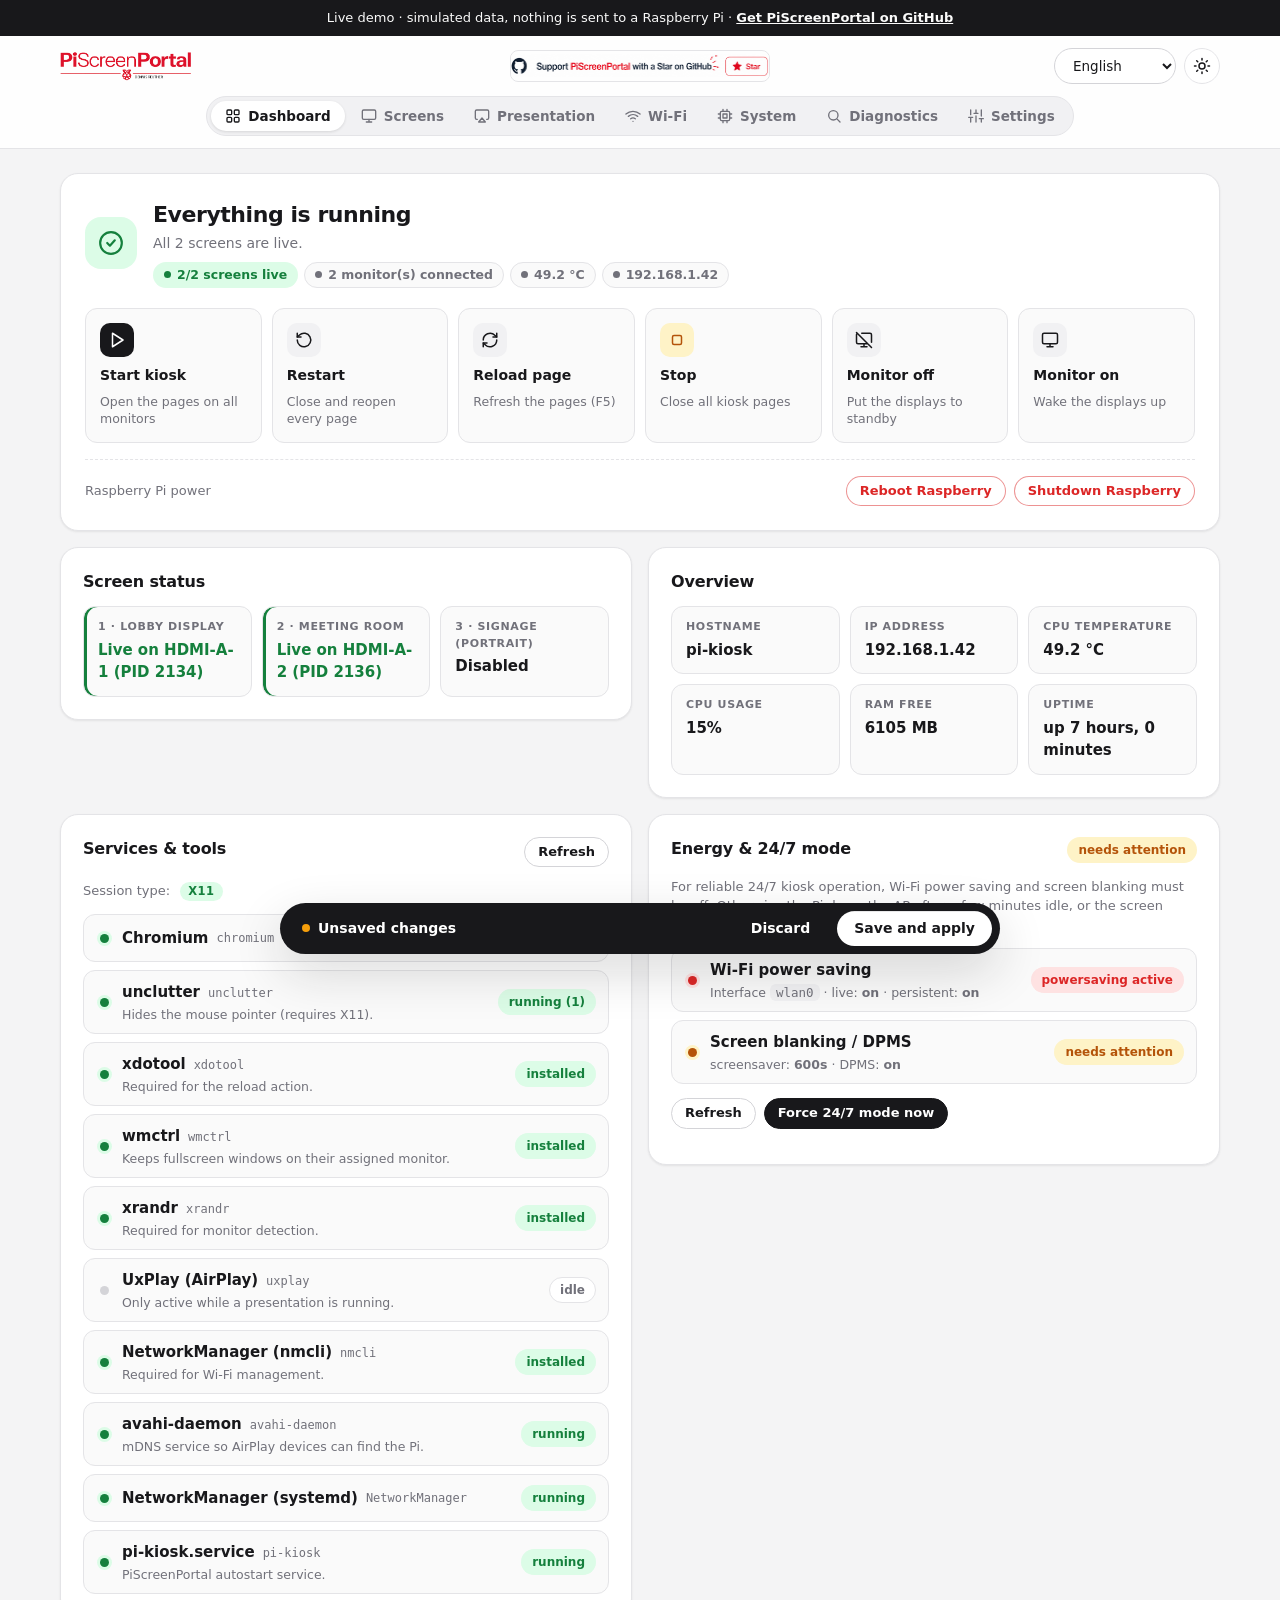
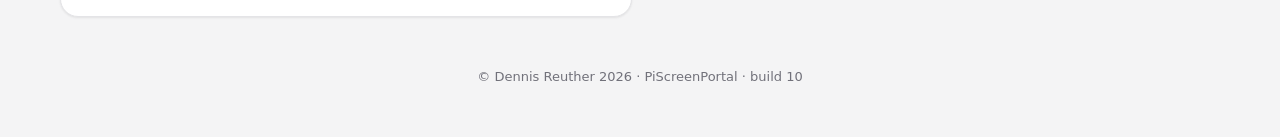
==== commit 5b6c3611: "Make the web interface friendlier (v4.1.0, build 10) - Light theme and English are the defaults; dar" ====
--- a/docs/index.html
+++ b/docs/index.html
@@ -1,10 +1,14 @@
 <!doctype html>
-<html lang="en">
+<html lang="en" data-theme="light">
 <head>
 <meta charset="utf-8">
 <title>PiScreenPortal</title>
 <meta name="viewport" content="width=device-width,initial-scale=1">
 <meta name="color-scheme" content="light dark">
+<script>
+  // Theme vor dem ersten Zeichnen setzen (Standard: hell).
+  try { document.documentElement.dataset.theme = localStorage.getItem("pisp_theme") === "dark" ? "dark" : "light"; } catch (e) {}
+</script>
 <link rel="icon" href="logo.png">
 <link rel="stylesheet" href="style.css">
 </head>
@@ -18,67 +22,97 @@
              onerror="this.style.display='none'; this.nextElementSibling.style.display='block';">
         <h1 style="display:none">PiScreenPortal</h1>
       </button>
-      <div class="status-pills" id="status-pills" aria-live="polite">
-        <span class="pill" id="pill-kiosk"><span class="dot"></span><span class="pill-text">&hellip;</span></span>
-        <span class="pill" id="pill-screens"><span class="dot"></span><span class="pill-text">&hellip;</span></span>
-        <span class="pill pill-plain" id="pill-temp"><span class="pill-text">&hellip;</span></span>
-      </div>
-      <div class="lang-switch">
-        <a class="support-link" href="https://github.com/WEXiT/PiScreenPortal"
-           target="_blank" rel="noopener noreferrer"
-           aria-label="WEXiT/PiScreenPortal on GitHub">
-          <img src="support.jpg" alt="Support PiScreenPortal with a Star on GitHub"
-               class="support-image">
-        </a>
+      <a class="support-link" href="https://github.com/WEXiT/PiScreenPortal"
+         target="_blank" rel="noopener noreferrer"
+         aria-label="Support PiScreenPortal with a Star on GitHub">
+        <img src="support.jpg" alt="Support PiScreenPortal with a Star on GitHub"
+             class="support-image">
+      </a>
+      <div class="header-tools">
         <label for="lang-select" class="sr-only" data-i18n="header.language">Language</label>
         <select id="lang-select" class="compact-select">
           <option value="en">English</option>
           <option value="de">Deutsch</option>
         </select>
+        <button type="button" class="icon-btn" id="theme-toggle" aria-label="Dark mode" title="Dark mode">
+          <svg class="icon icon-sun" viewBox="0 0 24 24" aria-hidden="true"><circle cx="12" cy="12" r="4"/><path d="M12 2v2M12 20v2M4.93 4.93l1.41 1.41M17.66 17.66l1.41 1.41M2 12h2M20 12h2M4.93 19.07l1.41-1.41M17.66 6.34l1.41-1.41"/></svg>
+          <svg class="icon icon-moon" viewBox="0 0 24 24" aria-hidden="true"><path d="M21 12.79A9 9 0 1 1 11.21 3 7 7 0 0 0 21 12.79z"/></svg>
+        </button>
         <div class="header-user" id="header-user" hidden>
-          <span class="header-user-name">
-            <span data-i18n="auth.signed_in_as">Signed in as</span>
-            <b id="header-user-name"></b>
-          </span>
-          <button class="btn btn-sm btn-logout" id="btn-logout"
-                  data-i18n="auth.logout">Log out</button>
-        </div>
-      </div>
-    </div>
-    <nav class="tabs" aria-label="Sections">
-      <button class="tab active" data-tab="dashboard"><svg viewBox="0 0 24 24" aria-hidden="true"><path d="M3 13h8V3H3zm0 8h8v-6H3zm10 0h8V11h-8zm0-18v6h8V3z"/></svg><span data-i18n="tabs.dashboard">Dashboard</span></button>
-      <button class="tab" data-tab="screens"><svg viewBox="0 0 24 24" aria-hidden="true"><path d="M2 4h9v7H2zm11 0h9v7h-9zM5 13h3v2h2v2H3v-2h2zm11 0h3v2h2v2h-7v-2h2z"/></svg><span data-i18n="tabs.screens">Screens</span></button>
-      <button class="tab" data-tab="presentation"><svg viewBox="0 0 24 24" aria-hidden="true"><path d="M3 5h18v11H3zm7 13h4l1 2H9z"/></svg><span data-i18n="tabs.presentation">Presentation</span></button>
-      <button class="tab" data-tab="wifi"><svg viewBox="0 0 24 24" aria-hidden="true"><path d="M12 20l3.5-4.2a5 5 0 0 0-7 0zm-7-8.4 2 2.4a8 8 0 0 1 10 0l2-2.4a11 11 0 0 0-14 0zM1 7.2 3 9.6a14 14 0 0 1 18 0l2-2.4a17 17 0 0 0-22 0z"/></svg><span data-i18n="tabs.wifi">Wi-Fi</span></button>
-      <button class="tab" data-tab="system"><svg viewBox="0 0 24 24" aria-hidden="true"><path d="M7 2h2v3h6V2h2v3h3v15H4V5h3zm-1 8v8h12v-8z"/></svg><span data-i18n="tabs.system">System</span></button>
-      <button class="tab" data-tab="diagnostics"><svg viewBox="0 0 24 24" aria-hidden="true"><path d="M10 2a8 8 0 0 1 6.3 12.9l5.4 5.4-1.4 1.4-5.4-5.4A8 8 0 1 1 10 2zm0 2a6 6 0 1 0 0 12 6 6 0 0 0 0-12z"/></svg><span data-i18n="tabs.diagnostics">Diagnostics</span></button>
-      <button class="tab" data-tab="settings"><svg viewBox="0 0 24 24" aria-hidden="true"><path d="M10.3 2h3.4l.5 2.6 1.9.8 2.2-1.5 2.4 2.4-1.5 2.2.8 1.9 2.6.5v3.4l-2.6.5-.8 1.9 1.5 2.2-2.4 2.4-2.2-1.5-1.9.8-.5 2.6h-3.4l-.5-2.6-1.9-.8-2.2 1.5-2.4-2.4 1.5-2.2-.8-1.9L2 13.7v-3.4l2.6-.5.8-1.9-1.5-2.2 2.4-2.4 2.2 1.5 1.9-.8zM12 9a3 3 0 1 0 0 6 3 3 0 0 0 0-6z"/></svg><span data-i18n="tabs.settings">Settings</span></button>
-    </nav>
+          <span class="header-user-name"><b id="header-user-name"></b></span>
+          <button type="button" class="icon-btn" id="btn-logout" aria-label="Log out" title="Log out">
+            <svg class="icon" viewBox="0 0 24 24" aria-hidden="true"><path d="M9 21H5a2 2 0 0 1-2-2V5a2 2 0 0 1 2-2h4M16 17l5-5-5-5M21 12H9"/></svg>
+          </button>
+        </div>
+      </div>
+    </div>
+    <div class="tabs-wrap">
+      <nav class="tabs" aria-label="Sections">
+        <button class="tab active" data-tab="dashboard"><svg viewBox="0 0 24 24" aria-hidden="true"><rect x="3" y="3" width="7" height="7" rx="1.5"/><rect x="14" y="3" width="7" height="7" rx="1.5"/><rect x="3" y="14" width="7" height="7" rx="1.5"/><rect x="14" y="14" width="7" height="7" rx="1.5"/></svg><span data-i18n="tabs.dashboard">Dashboard</span></button>
+        <button class="tab" data-tab="screens"><svg viewBox="0 0 24 24" aria-hidden="true"><rect x="2" y="3" width="20" height="14" rx="2"/><path d="M8 21h8M12 17v4"/></svg><span data-i18n="tabs.screens">Screens</span></button>
+        <button class="tab" data-tab="presentation"><svg viewBox="0 0 24 24" aria-hidden="true"><path d="M5 17H4a2 2 0 0 1-2-2V5a2 2 0 0 1 2-2h16a2 2 0 0 1 2 2v10a2 2 0 0 1-2 2h-1"/><path d="m12 15 5 6H7z"/></svg><span data-i18n="tabs.presentation">Presentation</span></button>
+        <button class="tab" data-tab="wifi"><svg viewBox="0 0 24 24" aria-hidden="true"><path d="M5 12.55a11 11 0 0 1 14.08 0M1.42 9a16 16 0 0 1 21.16 0M8.53 16.11a6 6 0 0 1 6.95 0M12 20h.01"/></svg><span data-i18n="tabs.wifi">Wi-Fi</span></button>
+        <button class="tab" data-tab="system"><svg viewBox="0 0 24 24" aria-hidden="true"><rect x="5" y="5" width="14" height="14" rx="2"/><path d="M9 9h6v6H9zM9 2v3M15 2v3M9 19v3M15 19v3M19 9h3M19 15h3M2 9h3M2 15h3"/></svg><span data-i18n="tabs.system">System</span></button>
+        <button class="tab" data-tab="diagnostics"><svg viewBox="0 0 24 24" aria-hidden="true"><circle cx="11" cy="11" r="7"/><path d="m21 21-4.3-4.3"/></svg><span data-i18n="tabs.diagnostics">Diagnostics</span></button>
+        <button class="tab" data-tab="settings"><svg viewBox="0 0 24 24" aria-hidden="true"><path d="M4 21v-7M4 10V3M12 21v-9M12 8V3M20 21v-5M20 12V3M1 14h6M9 8h6M17 16h6"/></svg><span data-i18n="tabs.settings">Settings</span></button>
+      </nav>
+    </div>
   </div>
 </header>
 
 <main>
   <!-- DASHBOARD -->
   <section class="tab-content active" id="tab-dashboard">
-    <div class="card hero-card">
-      <div class="hero-head">
-        <div>
-          <h2 data-i18n="dash.quick">Quick actions</h2>
-          <p class="muted" data-i18n="dash.quick_desc">Control every kiosk window at once.</p>
-        </div>
-      </div>
-      <div class="btn-row">
-        <button data-act="start" class="btn primary" data-i18n="dash.start">Start kiosk</button>
-        <button data-act="restart" class="btn" data-i18n="dash.restart">Restart</button>
-        <button data-act="reload" class="btn" data-i18n="dash.reload">Reload page</button>
-        <button data-act="stop" class="btn warn" data-i18n="dash.stop">Stop</button>
-        <span class="btn-sep" aria-hidden="true"></span>
-        <button data-act="screen-off" class="btn" data-i18n="dash.screen_off">Monitor off</button>
-        <button data-act="screen-on" class="btn" data-i18n="dash.screen_on">Monitor on</button>
-      </div>
-      <div class="btn-row danger-row">
-        <button data-act="reboot" class="btn danger" data-i18n="dash.reboot">Reboot Raspberry</button>
-        <button data-act="shutdown" class="btn danger" data-i18n="dash.shutdown">Shutdown Raspberry</button>
+    <div class="card hero-card" id="hero-card">
+      <div class="hero-status">
+        <span class="hero-icon" id="hero-icon" aria-hidden="true"></span>
+        <div class="hero-text">
+          <h2 id="hero-title" data-i18n="common.loading">Loading...</h2>
+          <p id="hero-sub"></p>
+          <div class="hero-meta" id="hero-meta"></div>
+        </div>
+        <button type="button" class="btn primary" id="hero-action" hidden></button>
+      </div>
+
+      <div class="action-grid">
+        <button type="button" class="action-tile primary-tile" data-act="start">
+          <span class="tile-icon"><svg class="icon" viewBox="0 0 24 24"><path d="M6 3l14 9-14 9z"/></svg></span>
+          <b data-i18n="dash.start">Start kiosk</b>
+          <small data-i18n="dash.start_desc">Open the pages on all monitors</small>
+        </button>
+        <button type="button" class="action-tile" data-act="restart">
+          <span class="tile-icon"><svg class="icon" viewBox="0 0 24 24"><path d="M3 12a9 9 0 1 0 3-6.7L3 8"/><path d="M3 3v5h5"/></svg></span>
+          <b data-i18n="dash.restart">Restart</b>
+          <small data-i18n="dash.restart_desc">Close and reopen every page</small>
+        </button>
+        <button type="button" class="action-tile" data-act="reload">
+          <span class="tile-icon"><svg class="icon" viewBox="0 0 24 24"><path d="M21 12a9 9 0 0 1-15.5 6.2L3 16"/><path d="M3 21v-5h5"/><path d="M3 12a9 9 0 0 1 15.5-6.2L21 8"/><path d="M21 3v5h-5"/></svg></span>
+          <b data-i18n="dash.reload">Reload page</b>
+          <small data-i18n="dash.reload_desc">Press F5 on every kiosk page</small>
+        </button>
+        <button type="button" class="action-tile warn-tile" data-act="stop">
+          <span class="tile-icon"><svg class="icon" viewBox="0 0 24 24"><rect x="6" y="6" width="12" height="12" rx="2"/></svg></span>
+          <b data-i18n="dash.stop">Stop</b>
+          <small data-i18n="dash.stop_desc">Close all kiosk pages</small>
+        </button>
+        <button type="button" class="action-tile" data-act="screen-off">
+          <span class="tile-icon"><svg class="icon" viewBox="0 0 24 24"><path d="M17 17H4a2 2 0 0 1-2-2V5c0-.5.2-1 .6-1.4M22 15V5a2 2 0 0 0-2-2H9M8 21h8M12 17v4M2 2l20 20"/></svg></span>
+          <b data-i18n="dash.screen_off">Monitor off</b>
+          <small data-i18n="dash.screen_off_desc">Switch the displays to standby</small>
+        </button>
+        <button type="button" class="action-tile" data-act="screen-on">
+          <span class="tile-icon"><svg class="icon" viewBox="0 0 24 24"><rect x="2" y="3" width="20" height="14" rx="2"/><path d="M8 21h8M12 17v4"/></svg></span>
+          <b data-i18n="dash.screen_on">Monitor on</b>
+          <small data-i18n="dash.screen_on_desc">Wake the displays up</small>
+        </button>
+      </div>
+
+      <div class="power-row">
+        <p class="muted" data-i18n="dash.power_desc">Raspberry Pi power</p>
+        <div class="btn-row">
+          <button type="button" data-act="reboot" class="btn btn-sm danger" data-i18n="dash.reboot">Reboot Raspberry</button>
+          <button type="button" data-act="shutdown" class="btn btn-sm danger" data-i18n="dash.shutdown">Shutdown Raspberry</button>
+        </div>
       </div>
     </div>
 
@@ -128,6 +162,10 @@
 
   <!-- SCREENS -->
   <section class="tab-content" id="tab-screens">
+    <div class="page-head">
+      <h2 data-i18n="tabs.screens">Screens</h2>
+      <p data-i18n="page.screens">Which page runs on which monitor.</p>
+    </div>
     <div class="card">
       <div class="flex-between">
         <div>
@@ -168,7 +206,7 @@
           <h2 data-i18n="screens.config">Screen configuration</h2>
           <p class="muted" data-i18n="screens.hotplug_hint">For two-screen installations, assign each page to a fixed HDMI output so an unplugged display cannot take over the other page.</p>
         </div>
-        <button id="add-screen" class="btn btn-sm" data-i18n="screens.add">Add screen</button>
+        <button id="add-screen" class="btn btn-sm primary" data-i18n="screens.add">Add screen</button>
       </div>
       <div id="screens" class="screen-list"></div>
     </div>
@@ -176,12 +214,12 @@
 
   <!-- PRESENTATION -->
   <section class="tab-content" id="tab-presentation">
-    <div class="card">
+    <div class="page-head">
       <h2 data-i18n="pres.title">Presentation mode (AirPlay)</h2>
-      <p class="muted" data-i18n="pres.desc">Share your iPhone, iPad or Mac screen to the Raspberry via AirPlay. The kiosk is paused during presentation.</p>
-
-      <div id="pres-status-box" class="sysinfo" style="margin:14px 0"></div>
-
+      <p data-i18n="pres.desc">Share your iPhone, iPad or Mac screen to the Raspberry via AirPlay. The kiosk is paused during presentation.</p>
+    </div>
+    <div class="card">
+      <div id="pres-status-box" class="sysinfo" style="margin-bottom:14px"></div>
       <div class="btn-row">
         <button id="pres-start" class="btn primary" data-i18n="pres.start">Start presentation</button>
         <button id="pres-stop" class="btn warn" data-i18n="pres.stop">Stop presentation</button>
@@ -219,12 +257,16 @@
 
   <!-- WIFI -->
   <section class="tab-content" id="tab-wifi">
+    <div class="page-head">
+      <h2 data-i18n="tabs.wifi">Wi-Fi</h2>
+      <p data-i18n="page.wifi">Connect the Raspberry to a wireless network.</p>
+    </div>
     <div class="card">
       <h2 data-i18n="wifi.current">Current connection</h2>
       <div id="wifi-current" class="wifi-current" data-i18n="common.loading">Loading...</div>
       <div class="btn-row">
-        <button id="wifi-rescan" class="btn" data-i18n="wifi.rescan">Rescan networks</button>
-        <button id="wifi-reset" class="btn warn" data-i18n="wifi.reset">Restart Wi-Fi</button>
+        <button id="wifi-rescan" class="btn btn-sm" data-i18n="wifi.rescan">Rescan networks</button>
+        <button id="wifi-reset" class="btn btn-sm warn" data-i18n="wifi.reset">Restart Wi-Fi</button>
       </div>
     </div>
 
@@ -249,7 +291,7 @@
       </div>
       <label class="check"><input type="checkbox" id="wifi-add-hidden"> <span data-i18n="wifi.hidden">SSID is hidden</span></label>
       <label class="check"><input type="checkbox" id="wifi-add-autoconnect" checked> <span data-i18n="wifi.autoconnect">Auto-connect at boot</span></label>
-      <div class="btn-row">
+      <div class="btn-row" style="margin-top:12px">
         <button id="wifi-add-btn" class="btn primary" data-i18n="wifi.save">Save Wi-Fi</button>
       </div>
       <p id="wifi-add-msg" class="muted"></p>
@@ -258,6 +300,10 @@
 
   <!-- SYSTEM -->
   <section class="tab-content" id="tab-system">
+    <div class="page-head">
+      <h2 data-i18n="tabs.system">System</h2>
+      <p data-i18n="page.system">Hardware, log and running processes.</p>
+    </div>
     <div class="card">
       <h2 data-i18n="system.info">System information</h2>
       <div id="sysinfo-full" class="sysinfo" data-i18n="common.loading">Loading...</div>
@@ -274,16 +320,18 @@
 
   <!-- DIAGNOSTICS -->
   <section class="tab-content" id="tab-diagnostics">
+    <div class="page-head">
+      <h2 data-i18n="diag.title">Display diagnosis</h2>
+      <p data-i18n="diag.desc">Run this while a page is missing. It captures the detected displays, Chromium windows, and the latest kiosk log entries.</p>
+    </div>
     <div class="card">
       <div class="flex-between">
-        <h2 data-i18n="diag.title">Display diagnosis</h2>
+        <p class="muted" style="margin:0"><span data-i18n="diag.captured">Captured:</span>
+          <b id="diagnostics-time">-</b>
+        </p>
         <button id="diagnostics-refresh" class="btn btn-sm primary"
                 data-i18n="diag.run">Run analysis now</button>
       </div>
-      <p class="muted" data-i18n="diag.desc">Run this while a page is missing. It captures the detected displays, Chromium windows, and the latest kiosk log entries.</p>
-      <p class="muted"><span data-i18n="diag.captured">Captured:</span>
-        <b id="diagnostics-time">-</b>
-      </p>
       <div id="diagnostics-assignments" class="table-wrap" data-i18n="common.loading">Loading...</div>
     </div>
 
@@ -306,6 +354,10 @@
 
   <!-- SETTINGS -->
   <section class="tab-content" id="tab-settings">
+    <div class="page-head">
+      <h2 data-i18n="tabs.settings">Settings</h2>
+      <p data-i18n="page.settings">Changes are saved with the bar at the bottom.</p>
+    </div>
     <div class="dash-grid">
       <div class="card">
         <h2 data-i18n="settings.general">General</h2>
@@ -369,7 +421,7 @@
         <h2 data-i18n="boot.title">Boot display</h2>
         <p class="muted" data-i18n="boot.desc">Hide desktop icons, panel, cursor, and the early desktop flash behind a black boot cover.</p>
         <div class="btn-row" style="margin-top:14px">
-          <button id="boot-optimize" class="btn" data-i18n="boot.optimize">Hide desktop at boot</button>
+          <button id="boot-optimize" class="btn btn-sm" data-i18n="boot.optimize">Hide desktop at boot</button>
         </div>
         <p id="boot-msg" class="muted" style="margin-top:8px"></p>
       </div>
@@ -384,8 +436,8 @@
           <span id="update-status" class="svc-state">Loading...</span>
         </div>
         <div class="btn-row">
-          <button id="scan-updates" class="btn" data-i18n="updates.scan_app">Scan app updates</button>
-          <button id="git-update" class="btn primary" data-i18n="updates.update_app">Update from Git & reboot</button>
+          <button id="scan-updates" class="btn btn-sm" data-i18n="updates.scan_app">Scan app updates</button>
+          <button id="git-update" class="btn btn-sm primary" data-i18n="updates.update_app">Update from Git & reboot</button>
         </div>
         <p id="updates-msg" class="muted" style="margin-top:8px"></p>
       </div>
@@ -397,8 +449,8 @@
         </div>
         <div id="system-updates-list" class="updates-list muted">Open Settings to scan Raspberry updates.</div>
         <div class="btn-row" style="margin-top:14px">
-          <button id="system-updates-scan" class="btn" data-i18n="updates.scan_system">Scan Raspberry updates</button>
-          <button id="system-updates-install" class="btn primary" data-i18n="updates.install_system">Install Raspberry updates</button>
+          <button id="system-updates-scan" class="btn btn-sm" data-i18n="updates.scan_system">Scan Raspberry updates</button>
+          <button id="system-updates-install" class="btn btn-sm primary" data-i18n="updates.install_system">Install Raspberry updates</button>
         </div>
         <p id="system-updates-msg" class="muted" style="margin-top:8px"></p>
       </div>
@@ -406,11 +458,24 @@
   </section>
 </main>
 
-<div class="save-bar">
+<div class="save-bar" aria-live="polite">
   <div class="save-bar-inner">
-    <span id="dirty-hint" class="dirty-hint" hidden data-i18n="common.unsaved">Unsaved changes</span>
+    <span id="dirty-hint" class="dirty-hint" data-i18n="common.unsaved">Unsaved changes</span>
     <span id="msg" role="status"></span>
+    <button id="discard" class="btn ghost" data-i18n="common.discard">Discard</button>
     <button id="save" class="btn primary" data-i18n="common.save">Save and apply</button>
+  </div>
+</div>
+
+<!-- Confirmation dialog -->
+<div class="modal" id="confirm-modal" hidden>
+  <div class="modal-inner" role="alertdialog" aria-modal="true" aria-labelledby="confirm-title" aria-describedby="confirm-text">
+    <h3 id="confirm-title"></h3>
+    <p id="confirm-text"></p>
+    <div class="btn-row">
+      <button id="confirm-cancel" class="btn" data-i18n="common.cancel">Cancel</button>
+      <button id="confirm-ok" class="btn primary">OK</button>
+    </div>
   </div>
 </div>
 
--- a/docs/style.css
+++ b/docs/style.css
@@ -1,53 +1,58 @@
+/* PiScreenPortal – light theme by default, dark via [data-theme="dark"]. */
 :root {
-  --bg: #f4f6fb;
+  --bg: #f4f4f5;
   --surface: #ffffff;
-  --surface-2: #f7f9fc;
-  --surface-3: #eef2f8;
-  --border: #e2e8f0;
-  --border-strong: #cbd5e1;
-  --text: #0f172a;
-  --muted: #64748b;
-  --primary: #2563eb;
-  --primary-hover: #1d4ed8;
-  --primary-soft: #e8efff;
+  --surface-2: #fafafa;
+  --surface-3: #f1f1f3;
+  --border: #e4e4e7;
+  --border-strong: #d4d4d8;
+  --text: #18181b;
+  --muted: #71717a;
+  --primary: #18181b;
+  --primary-hover: #3f3f46;
   --primary-text: #ffffff;
+  --accent: #2563eb;
+  --accent-soft: #e8efff;
+  --focus: rgba(37, 99, 235, .28);
   --warn: #b45309;
   --warn-soft: #fef3c7;
   --danger: #dc2626;
   --danger-soft: #fee2e2;
-  --success: #059669;
-  --success-soft: #d1fae5;
-  --shadow: 0 1px 2px rgba(15,23,42,.05), 0 2px 8px rgba(15,23,42,.04);
-  --shadow-lg: 0 12px 40px rgba(15,23,42,.14);
-  --radius: 12px;
-  --radius-sm: 8px;
+  --success: #15803d;
+  --success-soft: #dcfce7;
+  --shadow: 0 1px 2px rgba(24,24,27,.04), 0 1px 3px rgba(24,24,27,.04);
+  --shadow-lg: 0 18px 50px rgba(24,24,27,.16);
+  --radius: 18px;
+  --radius-md: 12px;
+  --radius-sm: 9px;
   --mono: ui-monospace, SFMono-Regular, Menlo, Consolas, "DejaVu Sans Mono", monospace;
   color-scheme: light;
 }
 
-@media (prefers-color-scheme: dark) {
-  :root {
-    --bg: #0b1120;
-    --surface: #111a2e;
-    --surface-2: #16213a;
-    --surface-3: #1c2945;
-    --border: #23314f;
-    --border-strong: #33456b;
-    --text: #e5eaf5;
-    --muted: #94a3b8;
-    --primary: #3b82f6;
-    --primary-hover: #60a5fa;
-    --primary-soft: rgba(59,130,246,.16);
-    --warn: #f59e0b;
-    --warn-soft: rgba(245,158,11,.14);
-    --danger: #f87171;
-    --danger-soft: rgba(248,113,113,.14);
-    --success: #34d399;
-    --success-soft: rgba(52,211,153,.14);
-    --shadow: 0 1px 2px rgba(0,0,0,.3);
-    --shadow-lg: 0 16px 48px rgba(0,0,0,.5);
-    color-scheme: dark;
-  }
+:root[data-theme="dark"] {
+  --bg: #09090b;
+  --surface: #131316;
+  --surface-2: #18181b;
+  --surface-3: #202024;
+  --border: #27272a;
+  --border-strong: #3f3f46;
+  --text: #f4f4f5;
+  --muted: #a1a1aa;
+  --primary: #f4f4f5;
+  --primary-hover: #d4d4d8;
+  --primary-text: #18181b;
+  --accent: #60a5fa;
+  --accent-soft: rgba(96,165,250,.14);
+  --focus: rgba(96,165,250,.35);
+  --warn: #fbbf24;
+  --warn-soft: rgba(251,191,36,.12);
+  --danger: #f87171;
+  --danger-soft: rgba(248,113,113,.13);
+  --success: #4ade80;
+  --success-soft: rgba(74,222,128,.12);
+  --shadow: 0 1px 2px rgba(0,0,0,.4);
+  --shadow-lg: 0 18px 50px rgba(0,0,0,.55);
+  color-scheme: dark;
 }
 
 * { box-sizing: border-box; }
@@ -61,46 +66,46 @@
   margin: 0; padding: 0;
   background: var(--bg);
   color: var(--text);
-  font-family: -apple-system, BlinkMacSystemFont, "Segoe UI", Roboto,
+  font-family: Inter, -apple-system, BlinkMacSystemFont, "Segoe UI", Roboto,
                "DejaVu Sans", Helvetica, Arial, sans-serif;
   font-size: 15px;
   line-height: 1.5;
   -webkit-font-smoothing: antialiased;
 }
-
-body { padding-bottom: 84px; }
-a { color: var(--primary); }
+body { padding-bottom: 32px; transition: padding-bottom .2s; }
+body.has-changes { padding-bottom: 100px; }
+a { color: var(--accent); }
+svg.icon { width: 18px; height: 18px; flex: none; fill: none; stroke: currentColor; stroke-width: 2; stroke-linecap: round; stroke-linejoin: round; }
 
 /* ------ Demo banner ------ */
 .demo-banner {
-  background: linear-gradient(90deg, #f97316, #ec4899);
-  color: #fff;
+  background: #18181b;
+  color: #fafafa;
   text-align: center;
   font-size: 13px;
-  font-weight: 600;
-  padding: 7px 16px;
-}
-.demo-banner a { color: #fff; }
+  font-weight: 500;
+  padding: 8px 16px;
+}
+.demo-banner a { color: #fafafa; font-weight: 700; }
 
 /* ------ Header ------ */
 .topbar {
   background: var(--surface);
-  background: color-mix(in srgb, var(--surface) 88%, transparent);
-  backdrop-filter: saturate(1.4) blur(10px);
-  -webkit-backdrop-filter: saturate(1.4) blur(10px);
+  background: color-mix(in srgb, var(--surface) 90%, transparent);
+  backdrop-filter: saturate(1.4) blur(12px);
+  -webkit-backdrop-filter: saturate(1.4) blur(12px);
   border-bottom: 1px solid var(--border);
   position: sticky; top: 0; z-index: 30;
 }
 .topbar-inner {
-  max-width: 1240px; margin: 0 auto;
-  padding: 12px 20px 0;
+  max-width: 1200px; margin: 0 auto;
+  padding: 12px 20px 12px;
 }
 .header-top {
-  display: flex;
+  display: grid;
+  grid-template-columns: 1fr auto 1fr;
   align-items: center;
   gap: 16px;
-  margin-bottom: 10px;
-  flex-wrap: wrap;
 }
 .brand-home {
   appearance: none;
@@ -110,80 +115,66 @@
   cursor: pointer;
   font: inherit;
   padding: 0;
-}
-.brand-home:focus-visible,
-.support-link:focus-visible {
-  outline: 3px solid var(--primary-soft);
+  justify-self: start;
+}
+.brand-home:focus-visible, .support-link:focus-visible {
+  outline: 3px solid var(--focus);
   outline-offset: 4px;
-  border-radius: 6px;
+  border-radius: 8px;
 }
 .brand-logo {
   display: block;
-  height: 34px;
+  height: 32px;
   width: auto;
-  max-width: 200px;
+  max-width: 190px;
   object-fit: contain;
 }
-@media (prefers-color-scheme: dark) {
-  .brand-logo { filter: brightness(1.15); }
-}
-.topbar h1 {
-  margin: 0;
-  font-size: 21px;
-  font-weight: 700;
-  color: var(--primary);
-}
-.status-pills {
-  display: flex;
-  gap: 6px;
-  flex-wrap: wrap;
-  flex: 1;
-  min-width: 0;
-}
-.pill {
-  display: inline-flex;
-  align-items: center;
-  gap: 6px;
-  padding: 3px 10px;
-  border-radius: 999px;
-  border: 1px solid var(--border);
-  background: var(--surface-2);
-  font-size: 12.5px;
-  font-weight: 600;
-  color: var(--muted);
-  white-space: nowrap;
-}
-.pill .dot {
-  width: 8px; height: 8px; border-radius: 50%;
-  background: var(--muted);
-}
-.pill.ok   { color: var(--success); border-color: color-mix(in srgb, var(--success) 35%, transparent); background: var(--success-soft); }
-.pill.ok .dot { background: var(--success); box-shadow: 0 0 0 3px color-mix(in srgb, var(--success) 25%, transparent); }
-.pill.warn { color: var(--warn); border-color: color-mix(in srgb, var(--warn) 35%, transparent); background: var(--warn-soft); }
-.pill.warn .dot { background: var(--warn); }
-.pill.bad  { color: var(--danger); border-color: color-mix(in srgb, var(--danger) 35%, transparent); background: var(--danger-soft); }
-.pill.bad .dot { background: var(--danger); }
-.lang-switch {
+.topbar h1 { margin: 0; font-size: 20px; font-weight: 800; letter-spacing: -.02em; }
+.support-link {
+  justify-self: center;
+  display: block;
+  line-height: 0;
+  border-radius: 8px;
+  transition: transform .15s, box-shadow .15s;
+}
+.support-link:hover { transform: translateY(-1px); box-shadow: var(--shadow-lg); }
+.support-image {
+  display: block;
+  height: 32px;
+  width: auto;
+  max-width: 260px;
+  object-fit: contain;
+  border-radius: 8px;
+  border: 1px solid var(--border);
+}
+.header-tools {
+  justify-self: end;
   display: flex;
   align-items: center;
-  gap: 10px;
-  font-size: 13px;
-  margin-left: auto;
-}
-.support-link { display: block; line-height: 0; }
-.support-image {
-  display: block;
-  height: 34px;
-  width: auto;
-  max-width: 240px;
-  object-fit: contain;
-  border-radius: 6px;
-}
+  gap: 8px;
+}
+.icon-btn {
+  display: inline-flex; align-items: center; justify-content: center;
+  width: 36px; height: 36px;
+  border-radius: 999px;
+  border: 1px solid var(--border);
+  background: var(--surface);
+  color: var(--text);
+  cursor: pointer;
+  transition: background .15s, border-color .15s;
+}
+.icon-btn:hover { background: var(--surface-3); }
+.icon-btn:focus-visible { outline: 3px solid var(--focus); outline-offset: 2px; }
+.icon-btn .icon-moon { display: none; }
+:root[data-theme="dark"] .icon-btn .icon-sun { display: none; }
+:root[data-theme="dark"] .icon-btn .icon-moon { display: block; }
 .compact-select {
   width: auto !important;
-  padding: 5px 28px 5px 10px !important;
+  height: 36px;
+  padding: 0 30px 0 14px !important;
   margin: 0 !important;
-  font-size: 13px !important;
+  font-size: 13.5px !important;
+  border-radius: 999px !important;
 }
 .header-user {
   display: flex;
@@ -193,13 +184,18 @@
   color: var(--muted);
 }
 
+/* Segmented navigation */
+.tabs-wrap { display: flex; justify-content: center; margin-top: 12px; }
 .tabs {
-  display: flex;
+  display: inline-flex;
   gap: 2px;
+  padding: 4px;
+  border-radius: 999px;
+  background: var(--surface-3);
+  border: 1px solid var(--border);
+  max-width: 100%;
   overflow-x: auto;
   scrollbar-width: none;
-  margin: 0 -20px;
-  padding: 0 14px;
 }
 .tabs::-webkit-scrollbar { display: none; }
 .tab {
@@ -207,32 +203,37 @@
   align-items: center;
   gap: 7px;
   background: none; border: 0;
-  padding: 10px 12px 11px;
-  font-size: 14px;
+  padding: 7px 14px;
+  border-radius: 999px;
+  font-size: 13.5px;
   color: var(--muted);
   cursor: pointer;
-  border-bottom: 2px solid transparent;
   font-weight: 600;
   font-family: inherit;
   white-space: nowrap;
-  transition: color .15s, border-color .15s;
-}
-.tab svg { width: 16px; height: 16px; fill: currentColor; opacity: .85; }
+  transition: color .15s, background .15s, box-shadow .15s;
+}
+.tab svg { width: 16px; height: 16px; fill: none; stroke: currentColor; stroke-width: 2; stroke-linecap: round; stroke-linejoin: round; }
 .tab:hover { color: var(--text); }
+.tab:focus-visible { outline: 3px solid var(--focus); outline-offset: 1px; }
 .tab.active {
-  color: var(--primary);
-  border-bottom-color: var(--primary);
+  color: var(--text);
+  background: var(--surface);
+  box-shadow: 0 1px 3px rgba(24,24,27,.12);
 }
 
 /* ------ Layout ------ */
 main {
-  max-width: 1240px;
-  margin: 20px auto;
+  max-width: 1200px;
+  margin: 24px auto;
   padding: 0 20px;
 }
 .tab-content { display: none; gap: 16px; }
-.tab-content.active { display: grid; animation: fade-in .18s ease-out; }
+.tab-content.active { display: grid; animation: fade-in .2s ease-out; }
 @keyframes fade-in { from { opacity: 0; transform: translateY(4px); } to { opacity: 1; transform: none; } }
+.page-head { margin: 4px 2px 2px; }
+.page-head h2 { margin: 0; font-size: 24px; font-weight: 800; letter-spacing: -.025em; }
+.page-head p { margin: 2px 0 0; color: var(--muted); font-size: 14px; }
 .dash-grid {
   display: grid;
   grid-template-columns: repeat(2, minmax(0, 1fr));
@@ -252,7 +253,7 @@
 .compact-grid { align-items: start; }
 
 footer {
-  max-width: 1240px;
+  max-width: 1200px;
   margin: 32px auto 0;
   padding: 18px 20px;
   text-align: center;
@@ -265,7 +266,7 @@
   background: var(--surface);
   border: 1px solid var(--border);
   border-radius: var(--radius);
-  padding: 20px;
+  padding: 22px;
   box-shadow: var(--shadow);
   min-width: 0;
 }
@@ -273,40 +274,18 @@
   margin: 0 0 12px;
   font-size: 16px;
   font-weight: 700;
-  color: var(--text);
   letter-spacing: -.01em;
 }
 .card h2 + .muted { margin-top: -6px; }
-.card-subtitle { margin-top: 22px !important; }
-.hero-card {
-  background:
-    radial-gradient(600px 200px at 0% 0%, var(--primary-soft), transparent 70%),
-    var(--surface);
-}
-.hero-head { display: flex; justify-content: space-between; gap: 12px; }
-.hero-head p { margin: -6px 0 14px; }
-.danger-row {
-  margin-top: 12px;
-  padding-top: 12px;
-  border-top: 1px dashed var(--border);
-}
-.btn-sep { width: 1px; background: var(--border); margin: 2px 4px; }
+.card-subtitle { margin-top: 24px !important; }
 .settings-subsection {
   border-top: 1px solid var(--border);
   padding-top: 16px;
   margin-top: 16px;
 }
-.settings-subsection:first-of-type {
-  border-top: 0;
-  padding-top: 0;
-  margin-top: 0;
-}
-.settings-subsection h3 {
-  margin: 0;
-  font-size: 14px;
-  font-weight: 700;
-}
-.setting-note { margin: -4px 0 8px 26px; }
+.settings-subsection:first-of-type { border-top: 0; padding-top: 0; margin-top: 0; }
+.settings-subsection h3 { margin: 0; font-size: 14px; font-weight: 700; }
+.setting-note { margin: -4px 0 8px 27px; }
 .updates-list { display: grid; gap: 8px; }
 .update-package {
   display: grid;
@@ -335,17 +314,103 @@
 .flex-between h2 { margin: 0; }
 .flex-between .muted { margin: 4px 0 0; }
 
+/* ------ Dashboard hero ------ */
+.hero-card { padding: 24px; }
+.hero-status {
+  display: flex;
+  align-items: center;
+  gap: 16px;
+  flex-wrap: wrap;
+}
+.hero-icon {
+  flex: none;
+  width: 52px; height: 52px;
+  border-radius: 16px;
+  display: inline-flex; align-items: center; justify-content: center;
+  background: var(--surface-3);
+  color: var(--muted);
+}
+.hero-icon svg { width: 26px; height: 26px; }
+.hero-card.ok .hero-icon { background: var(--success-soft); color: var(--success); }
+.hero-card.warn .hero-icon { background: var(--warn-soft); color: var(--warn); }
+.hero-card.bad .hero-icon { background: var(--danger-soft); color: var(--danger); }
+.hero-text { flex: 1 1 260px; min-width: 0; }
+.hero-text h2 { margin: 0; font-size: 22px; font-weight: 800; letter-spacing: -.02em; }
+.hero-text p { margin: 2px 0 0; color: var(--muted); font-size: 14px; }
+.hero-meta { display: flex; gap: 6px; flex-wrap: wrap; margin-top: 8px; }
+.pill {
+  display: inline-flex;
+  align-items: center;
+  gap: 6px;
+  padding: 3px 10px;
+  border-radius: 999px;
+  border: 1px solid var(--border);
+  background: var(--surface-2);
+  font-size: 12.5px;
+  font-weight: 600;
+  color: var(--muted);
+  white-space: nowrap;
+}
+.pill .dot { width: 7px; height: 7px; border-radius: 50%; background: var(--muted); }
+.pill.ok { color: var(--success); background: var(--success-soft); border-color: transparent; }
+.pill.ok .dot { background: var(--success); }
+.pill.warn { color: var(--warn); background: var(--warn-soft); border-color: transparent; }
+.pill.warn .dot { background: var(--warn); }
+.pill.bad { color: var(--danger); background: var(--danger-soft); border-color: transparent; }
+.pill.bad .dot { background: var(--danger); }
+
+.action-grid {
+  display: grid;
+  grid-template-columns: repeat(6, minmax(0, 1fr));
+  gap: 10px;
+  margin-top: 20px;
+}
+.action-tile {
+  display: flex;
+  flex-direction: column;
+  align-items: flex-start;
+  gap: 8px;
+  padding: 14px;
+  border-radius: var(--radius-md);
+  border: 1px solid var(--border);
+  background: var(--surface-2);
+  color: var(--text);
+  font: inherit;
+  text-align: left;
+  cursor: pointer;
+  transition: background .15s, border-color .15s, transform .08s, box-shadow .15s;
+  min-width: 0;
+}
+.action-tile:hover { background: var(--surface); border-color: var(--border-strong); box-shadow: var(--shadow); }
+.action-tile:active { transform: translateY(1px); }
+.action-tile:focus-visible { outline: 3px solid var(--focus); outline-offset: 2px; }
+.action-tile .tile-icon {
+  width: 34px; height: 34px; border-radius: 10px;
+  display: inline-flex; align-items: center; justify-content: center;
+  background: var(--surface-3); color: var(--text);
+}
+.action-tile.primary-tile .tile-icon { background: var(--primary); color: var(--primary-text); }
+.action-tile.warn-tile .tile-icon { color: var(--warn); background: var(--warn-soft); }
+.action-tile b { font-size: 14px; font-weight: 700; }
+.action-tile small { color: var(--muted); font-size: 12.5px; line-height: 1.35; }
+.action-tile[disabled] { opacity: .55; cursor: wait; }
+.power-row {
+  display: flex; align-items: center; justify-content: space-between; gap: 12px; flex-wrap: wrap;
+  margin-top: 16px; padding-top: 16px; border-top: 1px dashed var(--border);
+}
+.power-row .muted { margin: 0; }
+
 /* ------ Buttons ------ */
 .btn {
   display: inline-flex;
   align-items: center;
   justify-content: center;
-  gap: 6px;
+  gap: 7px;
   background: var(--surface);
   color: var(--text);
   border: 1px solid var(--border-strong);
-  padding: 8px 15px;
-  border-radius: var(--radius-sm);
+  padding: 8px 16px;
+  border-radius: 999px;
   font-size: 14px;
   font-weight: 600;
   cursor: pointer;
@@ -354,27 +419,29 @@
   line-height: 1.25;
   transition: background .15s, border-color .15s, color .15s, transform .05s;
 }
-.btn:hover { background: var(--primary-soft); border-color: var(--primary); }
+.btn:hover { background: var(--surface-3); }
 .btn:active { transform: translateY(1px); }
-.btn:focus-visible { outline: 3px solid var(--primary-soft); outline-offset: 2px; }
-.btn-sm { padding: 6px 12px; font-size: 13px; }
-.btn.primary {
-  background: var(--primary); color: var(--primary-text); border-color: var(--primary);
-}
+.btn:focus-visible { outline: 3px solid var(--focus); outline-offset: 2px; }
+.btn-sm { padding: 6px 13px; font-size: 13px; }
+.btn.primary { background: var(--primary); color: var(--primary-text); border-color: var(--primary); }
 .btn.primary:hover { background: var(--primary-hover); border-color: var(--primary-hover); }
-.btn.warn { color: var(--warn); border-color: color-mix(in srgb, var(--warn) 60%, transparent); }
+.btn.warn { color: var(--warn); border-color: color-mix(in srgb, var(--warn) 50%, transparent); }
 .btn.warn:hover { background: var(--warn-soft); }
-.btn.danger { color: var(--danger); border-color: color-mix(in srgb, var(--danger) 60%, transparent); }
+.btn.danger { color: var(--danger); border-color: color-mix(in srgb, var(--danger) 50%, transparent); }
 .btn.danger:hover { background: var(--danger-soft); }
+.btn.danger-solid { background: var(--danger); border-color: var(--danger); color: #fff; }
+.btn.danger-solid:hover { filter: brightness(.95); background: var(--danger); }
 .btn.ghost { border-color: transparent; background: transparent; }
-.btn.ghost:hover { background: var(--surface-3); border-color: transparent; }
+.btn.ghost:hover { background: var(--surface-3); }
 .btn[disabled] { opacity: .5; cursor: not-allowed; }
-.btn.busy { position: relative; color: transparent !important; }
+.btn.busy, .action-tile.busy { position: relative; }
+.btn.busy { color: transparent !important; }
 .btn.busy::after {
   content: ""; position: absolute; width: 14px; height: 14px;
   border: 2px solid var(--muted); border-right-color: transparent;
   border-radius: 50%; animation: spin .7s linear infinite;
 }
+.action-tile.busy .tile-icon svg { animation: spin .9s linear infinite; }
 @keyframes spin { to { transform: rotate(360deg); } }
 .btn-row { display: flex; gap: 8px; flex-wrap: wrap; align-items: center; }
 
@@ -383,34 +450,38 @@
   display: block;
   margin: 10px 0;
   font-size: 13.5px;
-  font-weight: 500;
+  font-weight: 600;
   color: var(--text);
 }
 label.check {
-  display: flex; align-items: center; gap: 9px; cursor: pointer;
+  display: flex; align-items: center; gap: 10px; cursor: pointer;
   font-weight: 500;
 }
 input[type=text], input[type=url], input[type=number], input[type=time],
 input[type=password], select, textarea {
   width: 100%;
-  padding: 8px 11px;
+  padding: 9px 12px;
   background: var(--surface);
   color: var(--text);
   border: 1px solid var(--border-strong);
   border-radius: var(--radius-sm);
   font-size: 14px;
   font-family: inherit;
-  margin-top: 5px;
+  font-weight: 400;
+  margin-top: 6px;
   transition: border-color .15s, box-shadow .15s;
 }
 input:focus, select:focus, textarea:focus {
-  outline: none; border-color: var(--primary);
-  box-shadow: 0 0 0 3px var(--primary-soft);
+  outline: none; border-color: var(--accent);
+  box-shadow: 0 0 0 3px var(--focus);
 }
 input.invalid, select.invalid { border-color: var(--danger); box-shadow: 0 0 0 3px var(--danger-soft); }
 textarea { font-family: var(--mono); font-size: 12.5px; resize: vertical; }
 input[type=checkbox] { width: 17px; height: 17px; accent-color: var(--primary); margin: 0; flex: none; }
-input[type=file] { padding: 6px; background: var(--surface-2); border: 1px dashed var(--border-strong); border-radius: var(--radius-sm); width: 100%; margin-top: 5px; color: var(--muted); }
+input[type=file] { padding: 8px; background: var(--surface-2); border: 1px dashed var(--border-strong); border-radius: var(--radius-sm); width: 100%; margin-top: 6px; color: var(--muted); font-weight: 400; }
+.label-row { display: flex; align-items: baseline; justify-content: space-between; gap: 8px; }
+.label-link { font-size: 12.5px; font-weight: 600; text-decoration: none; display: inline-flex; align-items: center; gap: 3px; }
+.label-link:hover { text-decoration: underline; }
 
 /* Toggle switch */
 .switch {
@@ -429,7 +500,7 @@
 }
 .switch input:checked + .track { background: var(--success); }
 .switch input:checked + .track::after { transform: translateX(16px); }
-.switch input:focus-visible + .track { box-shadow: 0 0 0 3px var(--primary-soft); }
+.switch input:focus-visible + .track { box-shadow: 0 0 0 3px var(--focus); }
 
 /* ------ Table ------ */
 .table-wrap { overflow-x: auto; }
@@ -441,7 +512,7 @@
   font-size: 13.5px;
 }
 th { color: var(--muted); font-weight: 600; background: var(--surface-2); font-size: 12px; text-transform: uppercase; letter-spacing: .04em; }
-code { background: var(--surface-3); padding: 1px 6px; border-radius: 5px; font-size: 12.5px; font-family: var(--mono); }
+code { background: var(--surface-3); padding: 1px 6px; border-radius: 6px; font-size: 12.5px; font-family: var(--mono); }
 .card h2 code { background: transparent; padding: 0; font-size: 14px; }
 
 /* ------ Sysinfo grid ------ */
@@ -452,8 +523,8 @@
 }
 .sysinfo .tile {
   background: var(--surface-2);
-  padding: 11px 13px;
-  border-radius: var(--radius-sm);
+  padding: 12px 14px;
+  border-radius: var(--radius-md);
   border: 1px solid var(--border);
   min-width: 0;
 }
@@ -462,17 +533,14 @@
   color: var(--muted);
   font-size: 11px;
   text-transform: uppercase;
-  letter-spacing: .05em;
+  letter-spacing: .06em;
   font-weight: 600;
   margin-bottom: 3px;
 }
-.sysinfo .tile span {
-  font-size: 15px; font-weight: 600;
-  word-break: break-word;
-}
-.tile.ok { border-left: 3px solid var(--success); }
-.tile.warn { border-left: 3px solid var(--warn); }
-.tile.bad { border-left: 3px solid var(--danger); }
+.sysinfo .tile span { font-size: 15px; font-weight: 700; word-break: break-word; }
+.tile.ok { box-shadow: inset 3px 0 0 var(--success); }
+.tile.warn { box-shadow: inset 3px 0 0 var(--warn); }
+.tile.bad { box-shadow: inset 3px 0 0 var(--danger); }
 .tile.ok span { color: var(--success); }
 .tile.warn span { color: var(--warn); }
 .tile.bad span { color: var(--danger); }
@@ -481,20 +549,15 @@
 .services-list { display: grid; gap: 8px; }
 .svc {
   display: grid;
-  grid-template-columns: 18px 1fr auto;
+  grid-template-columns: 16px 1fr auto;
   align-items: center;
   gap: 10px;
-  padding: 9px 12px;
+  padding: 10px 12px;
   background: var(--surface-2);
   border: 1px solid var(--border);
-  border-radius: var(--radius-sm);
-}
-.svc .svc-dot {
-  width: 10px; height: 10px;
-  border-radius: 50%;
-  background: var(--muted);
-  justify-self: center;
-}
+  border-radius: var(--radius-md);
+}
+.svc .svc-dot { width: 9px; height: 9px; border-radius: 50%; background: var(--muted); justify-self: center; }
 .svc.ok   .svc-dot { background: var(--success); box-shadow: 0 0 0 3px var(--success-soft); }
 .svc.warn .svc-dot { background: var(--warn);    box-shadow: 0 0 0 3px var(--warn-soft); }
 .svc.bad  .svc-dot { background: var(--danger);  box-shadow: 0 0 0 3px var(--danger-soft); }
@@ -507,7 +570,7 @@
 .svc-state {
   font-size: 12px;
   font-weight: 600;
-  padding: 3px 9px;
+  padding: 3px 10px;
   border-radius: 999px;
   background: var(--surface);
   border: 1px solid var(--border);
@@ -515,14 +578,10 @@
   white-space: nowrap;
 }
 .svc.ok .svc-state, .svc-state.ok, .svc-state.maint-active, .power-ok .svc-state {
-  color: var(--success); border-color: color-mix(in srgb, var(--success) 35%, transparent); background: var(--success-soft);
-}
-.svc.warn .svc-state, .power-warn .svc-state {
-  color: var(--warn); border-color: color-mix(in srgb, var(--warn) 35%, transparent); background: var(--warn-soft);
-}
-.svc.bad .svc-state, .svc-state.error {
-  color: var(--danger); border-color: color-mix(in srgb, var(--danger) 35%, transparent); background: var(--danger-soft);
-}
+  color: var(--success); border-color: transparent; background: var(--success-soft);
+}
+.svc.warn .svc-state, .power-warn .svc-state { color: var(--warn); border-color: transparent; background: var(--warn-soft); }
+.svc.bad .svc-state, .svc-state.error { color: var(--danger); border-color: transparent; background: var(--danger-soft); }
 #maintenance-msg.error, #updates-msg.error, #boot-msg.error,
 #system-updates-msg.error, #power-msg.error { color: var(--danger); }
 .session-chip {
@@ -530,25 +589,24 @@
   font-size: 11.5px;
   padding: 1px 8px;
   border-radius: 999px;
-  background: var(--primary-soft);
-  color: var(--primary);
+  background: var(--accent-soft);
+  color: var(--accent);
   font-weight: 700;
   margin-left: 6px;
   text-transform: uppercase;
   letter-spacing: .04em;
 }
 .session-chip.wayland { background: var(--warn-soft); color: var(--warn); }
-.session-chip.x11     { background: var(--success-soft); color: var(--success); }
+.session-chip.x11 { background: var(--success-soft); color: var(--success); }
 
 /* ------ Monitor layout map ------ */
 .layout-map {
   position: relative;
-  border-radius: var(--radius);
-  border: 1px dashed var(--border-strong);
-  background:
-    linear-gradient(var(--surface-2), var(--surface-2)) padding-box,
-    repeating-linear-gradient(45deg, transparent 0 10px, var(--surface-3) 10px 11px);
-  padding: 18px;
+  border-radius: var(--radius-md);
+  background: var(--surface-3);
+  background-image: radial-gradient(var(--border-strong) 1px, transparent 1px);
+  background-size: 16px 16px;
+  padding: 22px 18px;
   overflow: hidden;
 }
 .layout-canvas { position: relative; margin: 0 auto; }
@@ -562,26 +620,26 @@
   flex-direction: column;
   justify-content: space-between;
   gap: 4px;
-  padding: 10px 12px;
-  border-radius: 10px;
+  padding: 11px 13px;
+  border-radius: 12px;
   border: 2px solid var(--border-strong);
   background: var(--surface);
-  box-shadow: var(--shadow);
+  box-shadow: 0 6px 20px rgba(24,24,27,.08);
   overflow: hidden;
   transition: border-color .2s, box-shadow .2s;
 }
+.mon > * { flex-shrink: 0; }
+.mon > .mon-page { flex-shrink: 1; min-height: 1.3em; }
 .mon.ok { border-color: var(--success); }
 .mon.warn { border-color: var(--warn); }
 .mon.bad { border-color: var(--danger); }
 .mon.idle { border-style: dashed; opacity: .85; }
-.mon > * { flex-shrink: 0; }
-.mon > .mon-page { flex-shrink: 1; min-height: 1.3em; }
 .mon-head { display: flex; align-items: center; gap: 8px; min-width: 0; }
 .mon-num {
   flex: none;
   width: 26px; height: 26px; border-radius: 50%;
   display: inline-flex; align-items: center; justify-content: center;
-  background: var(--primary); color: #fff; font-weight: 800; font-size: 13px;
+  background: var(--primary); color: var(--primary-text); font-weight: 800; font-size: 13px;
 }
 .mon-name { font-family: var(--mono); font-weight: 700; font-size: 13px; overflow: hidden; text-overflow: ellipsis; white-space: nowrap; }
 .mon-res { color: var(--muted); font-size: 12px; white-space: nowrap; }
@@ -599,7 +657,7 @@
 .mon.compact .mon-url, .mon.compact .mon-res { display: none; }
 .mon.compact .mon-page { font-size: 12.5px; }
 .mon.compact .mon-name { font-size: 12px; }
-.layout-hint { margin: 10px 0 0; }
+.layout-hint { margin: 12px 0 0; }
 .layout-hint.warn { color: var(--warn); font-weight: 600; }
 .monitor-details { margin-top: 14px; }
 .monitor-details summary {
@@ -612,11 +670,11 @@
 .screen-list { display: grid; gap: 14px; }
 .screen-card {
   border: 1px solid var(--border);
-  border-radius: var(--radius);
+  border-radius: var(--radius-md);
   background: var(--surface-2);
   overflow: hidden;
 }
-.screen-card.disabled { opacity: .72; }
+.screen-card.disabled { opacity: .7; }
 .screen-card.has-error { border-color: var(--danger); }
 .screen-head {
   display: flex; align-items: center; gap: 10px; flex-wrap: wrap;
@@ -628,7 +686,7 @@
   flex: none;
   width: 30px; height: 30px; border-radius: 9px;
   display: inline-flex; align-items: center; justify-content: center;
-  background: var(--primary-soft); color: var(--primary); font-weight: 800;
+  background: var(--primary); color: var(--primary-text); font-weight: 800;
 }
 .screen-head .name-input {
   flex: 1 1 180px;
@@ -641,16 +699,16 @@
   padding: 6px 8px;
 }
 .screen-head .name-input:hover { border-color: var(--border); }
-.screen-head .name-input:focus { background: var(--surface); border-color: var(--primary); }
+.screen-head .name-input:focus { background: var(--surface); border-color: var(--accent); }
 .screen-badge {
-  font-size: 12px; font-weight: 600; padding: 3px 9px; border-radius: 999px;
+  font-size: 12px; font-weight: 600; padding: 3px 10px; border-radius: 999px;
   border: 1px solid var(--border); color: var(--muted); background: var(--surface-2);
   white-space: nowrap;
 }
 .screen-badge.ok { color: var(--success); background: var(--success-soft); border-color: transparent; }
 .screen-badge.warn { color: var(--warn); background: var(--warn-soft); border-color: transparent; }
 .screen-badge.bad { color: var(--danger); background: var(--danger-soft); border-color: transparent; }
-.screen-actions { display: flex; gap: 6px; margin-left: auto; }
+.screen-actions { display: flex; gap: 4px; margin-left: auto; }
 .screen-body {
   display: grid;
   grid-template-columns: repeat(4, minmax(0, 1fr));
@@ -672,10 +730,10 @@
   padding: 10px 14px;
   background: var(--surface-2);
   border: 1px solid var(--border);
-  border-radius: var(--radius-sm);
+  border-radius: var(--radius-md);
   gap: 10px;
 }
-.wifi-item.in-use { border-color: var(--primary); background: var(--primary-soft); }
+.wifi-item.in-use { border-color: var(--success); background: var(--success-soft); }
 .wifi-item .info { display: flex; flex-direction: column; gap: 2px; flex: 1; min-width: 0; }
 .wifi-item .ssid { font-weight: 600; word-break: break-word; }
 .wifi-item .meta { font-size: 12px; color: var(--muted); }
@@ -705,79 +763,89 @@
 }
 .diagnostics-log { max-height: 520px; }
 
-/* ------ Save bar ------ */
+/* ------ Save bar (only visible with unsaved changes) ------ */
 .save-bar {
-  position: fixed; bottom: 0; left: 0; right: 0;
-  background: var(--surface);
-  background: color-mix(in srgb, var(--surface) 92%, transparent);
-  backdrop-filter: blur(10px);
-  -webkit-backdrop-filter: blur(10px);
-  border-top: 1px solid var(--border);
-  z-index: 20;
-}
+  position: fixed; left: 50%; bottom: 18px;
+  transform: translate(-50%, 140%);
+  width: min(720px, calc(100vw - 24px));
+  background: var(--primary);
+  color: var(--primary-text);
+  border-radius: 999px;
+  box-shadow: var(--shadow-lg);
+  z-index: 40;
+  transition: transform .25s ease;
+}
+body.has-changes .save-bar { transform: translate(-50%, 0); }
 .save-bar-inner {
-  max-width: 1240px; margin: 0 auto;
-  padding: 12px 20px;
-  display: flex; align-items: center; justify-content: flex-end; gap: 14px;
+  padding: 8px 8px 8px 22px;
+  display: flex; align-items: center; justify-content: flex-end; gap: 10px;
 }
 .dirty-hint {
-  display: inline-flex; align-items: center; gap: 6px;
-  color: var(--warn); font-size: 13px; font-weight: 600; margin-right: auto;
-}
-.dirty-hint::before { content: ""; width: 8px; height: 8px; border-radius: 50%; background: var(--warn); }
-#msg { font-size: 13.5px; color: var(--success); font-weight: 500; }
-#msg.error { color: var(--danger); }
+  display: inline-flex; align-items: center; gap: 8px;
+  font-size: 14px; font-weight: 600; margin-right: auto;
+}
+.dirty-hint::before { content: ""; width: 8px; height: 8px; border-radius: 50%; background: #f59e0b; }
+.save-bar .btn { border-color: transparent; }
+.save-bar .btn.primary { background: var(--primary-text); color: var(--primary); }
+.save-bar .btn.primary:hover { filter: brightness(.94); }
+.save-bar .btn.ghost { color: var(--primary-text); }
+.save-bar .btn.ghost:hover { background: rgba(127,127,127,.22); }
+#msg { font-size: 13.5px; font-weight: 500; }
+#msg.error { color: #fca5a5; }
 
 /* ------ Toasts ------ */
 .toasts {
-  position: fixed; right: 16px; bottom: 76px; z-index: 120;
+  position: fixed; right: 16px; bottom: 16px; z-index: 120;
   display: grid; gap: 8px; max-width: min(420px, calc(100vw - 32px));
 }
+body.has-changes .toasts { bottom: 88px; }
 .toast {
-  padding: 11px 14px;
-  border-radius: var(--radius-sm);
-  background: var(--surface);
-  border: 1px solid var(--border);
-  border-left: 4px solid var(--primary);
+  display: flex; gap: 10px; align-items: flex-start;
+  padding: 12px 14px;
+  border-radius: var(--radius-md);
+  background: var(--surface);
+  border: 1px solid var(--border);
   box-shadow: var(--shadow-lg);
   font-size: 14px;
   animation: toast-in .2s ease-out;
   overflow-wrap: anywhere;
 }
-.toast.ok { border-left-color: var(--success); }
-.toast.error { border-left-color: var(--danger); }
-.toast.warn { border-left-color: var(--warn); }
+.toast::before {
+  content: ""; flex: none; width: 8px; height: 8px; border-radius: 50%;
+  margin-top: 7px; background: var(--accent);
+}
+.toast.ok::before { background: var(--success); }
+.toast.error::before { background: var(--danger); }
+.toast.warn::before { background: var(--warn); }
 .toast.leaving { opacity: 0; transform: translateY(6px); transition: all .2s; }
 @keyframes toast-in { from { opacity: 0; transform: translateY(8px); } to { opacity: 1; transform: none; } }
 
 /* ------ Modal ------ */
 .modal {
   position: fixed; inset: 0;
-  background: rgba(2,6,23,.55);
+  background: rgba(9,9,11,.45);
+  backdrop-filter: blur(3px);
+  -webkit-backdrop-filter: blur(3px);
   display: flex; align-items: center; justify-content: center;
   z-index: 100; padding: 16px;
+  animation: fade-in .15s ease-out;
 }
 .modal-inner {
   background: var(--surface);
   border: 1px solid var(--border);
   border-radius: var(--radius);
-  padding: 22px;
+  padding: 24px;
   width: 100%;
   max-width: 420px;
   box-shadow: var(--shadow-lg);
 }
-.modal-inner h3 { margin: 0 0 4px; }
-.modal-ssid { font-weight: 700; color: var(--primary); margin: 0 0 8px; }
+.modal-inner h3 { margin: 0 0 6px; font-size: 18px; letter-spacing: -.01em; }
+.modal-inner p { margin: 0 0 4px; color: var(--muted); }
+.modal-inner .btn-row { justify-content: flex-end; margin-top: 18px; }
+.modal-ssid { font-weight: 700; color: var(--text) !important; }
 
 /* ------ Login page ------ */
-body.login-body {
-  padding: 0;
-  min-height: 100vh;
-  background:
-    radial-gradient(1200px 600px at 10% -10%, var(--primary-soft) 0%, transparent 60%),
-    radial-gradient(900px 500px at 100% 110%, rgba(139,92,246,.14) 0%, transparent 55%),
-    var(--bg);
-}
+body.login-body { padding: 0; min-height: 100vh; }
 .login-wrap {
   min-height: 100vh;
   display: flex; align-items: center; justify-content: center;
@@ -786,7 +854,7 @@
 .login-card {
   background: var(--surface);
   border: 1px solid var(--border);
-  border-radius: 16px;
+  border-radius: 22px;
   box-shadow: var(--shadow-lg);
   padding: 32px 30px 26px;
   width: 100%;
@@ -803,7 +871,6 @@
 .login-error {
   background: var(--danger-soft);
   color: var(--danger);
-  border: 1px solid color-mix(in srgb, var(--danger) 30%, transparent);
   padding: 10px 12px;
   border-radius: var(--radius-sm);
   font-size: 14px;
@@ -811,29 +878,38 @@
 .login-foot { text-align: center; font-size: 12px; margin: 8px 0 0; }
 
 /* ------ Responsive ------ */
+@media (max-width: 1080px) {
+  .action-grid { grid-template-columns: repeat(3, minmax(0, 1fr)); }
+}
 @media (max-width: 980px) {
   .screen-body { grid-template-columns: repeat(2, minmax(0, 1fr)); }
   .screen-body .span-2 { grid-column: 1 / -1; }
 }
 @media (max-width: 860px) {
   .dash-grid, .diagnostic-grid { grid-template-columns: 1fr; }
-  .support-image { height: 28px; max-width: 170px; }
+  .support-image { height: 28px; max-width: 200px; }
 }
 @media (max-width: 640px) {
   body { font-size: 14.5px; }
-  main { padding: 0 12px; margin-top: 14px; }
-  .topbar-inner { padding: 10px 12px 0; }
-  .tabs { margin: 0 -12px; padding: 0 6px; }
-  .tab { padding: 9px 10px 10px; }
-  .tab span { font-size: 13px; }
-  .card { padding: 16px; }
+  main { padding: 0 12px; margin-top: 16px; }
+  .topbar-inner { padding: 10px 12px; }
+  .header-top { grid-template-columns: 1fr auto; row-gap: 10px; }
+  .support-link { grid-row: 2; grid-column: 1 / -1; }
+  .support-image { height: 26px; }
+  .header-user .header-user-name { display: none; }
+  .tabs-wrap { justify-content: flex-start; margin: 10px -12px 0; padding: 0 12px; }
+  .tab { padding: 7px 11px; }
+  .card, .hero-card { padding: 16px; }
+  .page-head h2 { font-size: 21px; }
+  .hero-text h2 { font-size: 19px; }
+  .action-grid { grid-template-columns: repeat(2, minmax(0, 1fr)); }
+  .action-tile small { display: none; }
   .grid-2 { grid-template-columns: 1fr; }
   .screen-body { grid-template-columns: 1fr; }
   .screen-actions { margin-left: 0; width: 100%; }
-  .status-pills { order: 3; flex-basis: 100%; }
-  .support-link { display: none; }
   .update-package { grid-template-columns: 1fr; }
   .pkg-version { text-align: left; }
-  .save-bar-inner { padding: 10px 12px; }
-  .btn-sep { display: none; }
-}
+  .save-bar { bottom: 10px; border-radius: 18px; }
+  .save-bar-inner { padding: 8px 8px 8px 16px; }
+  .dirty-hint { font-size: 13px; }
+}
